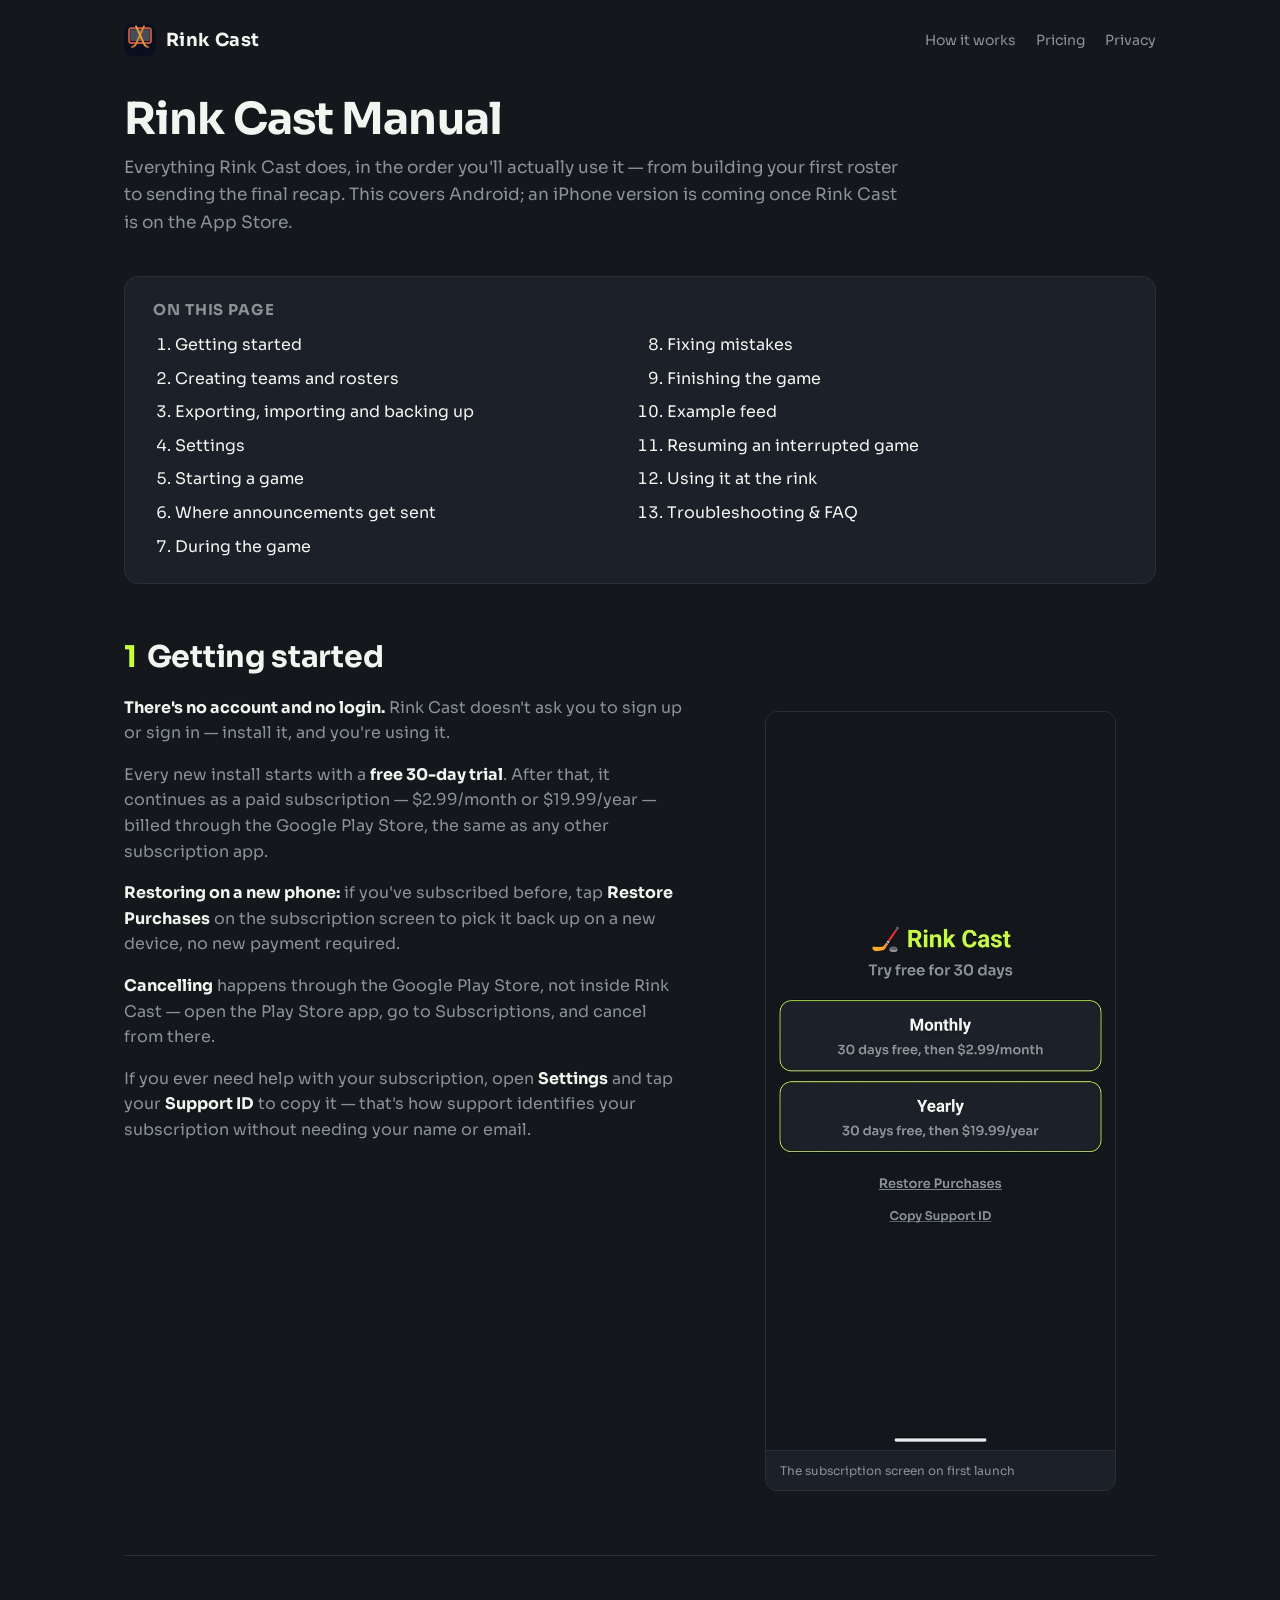
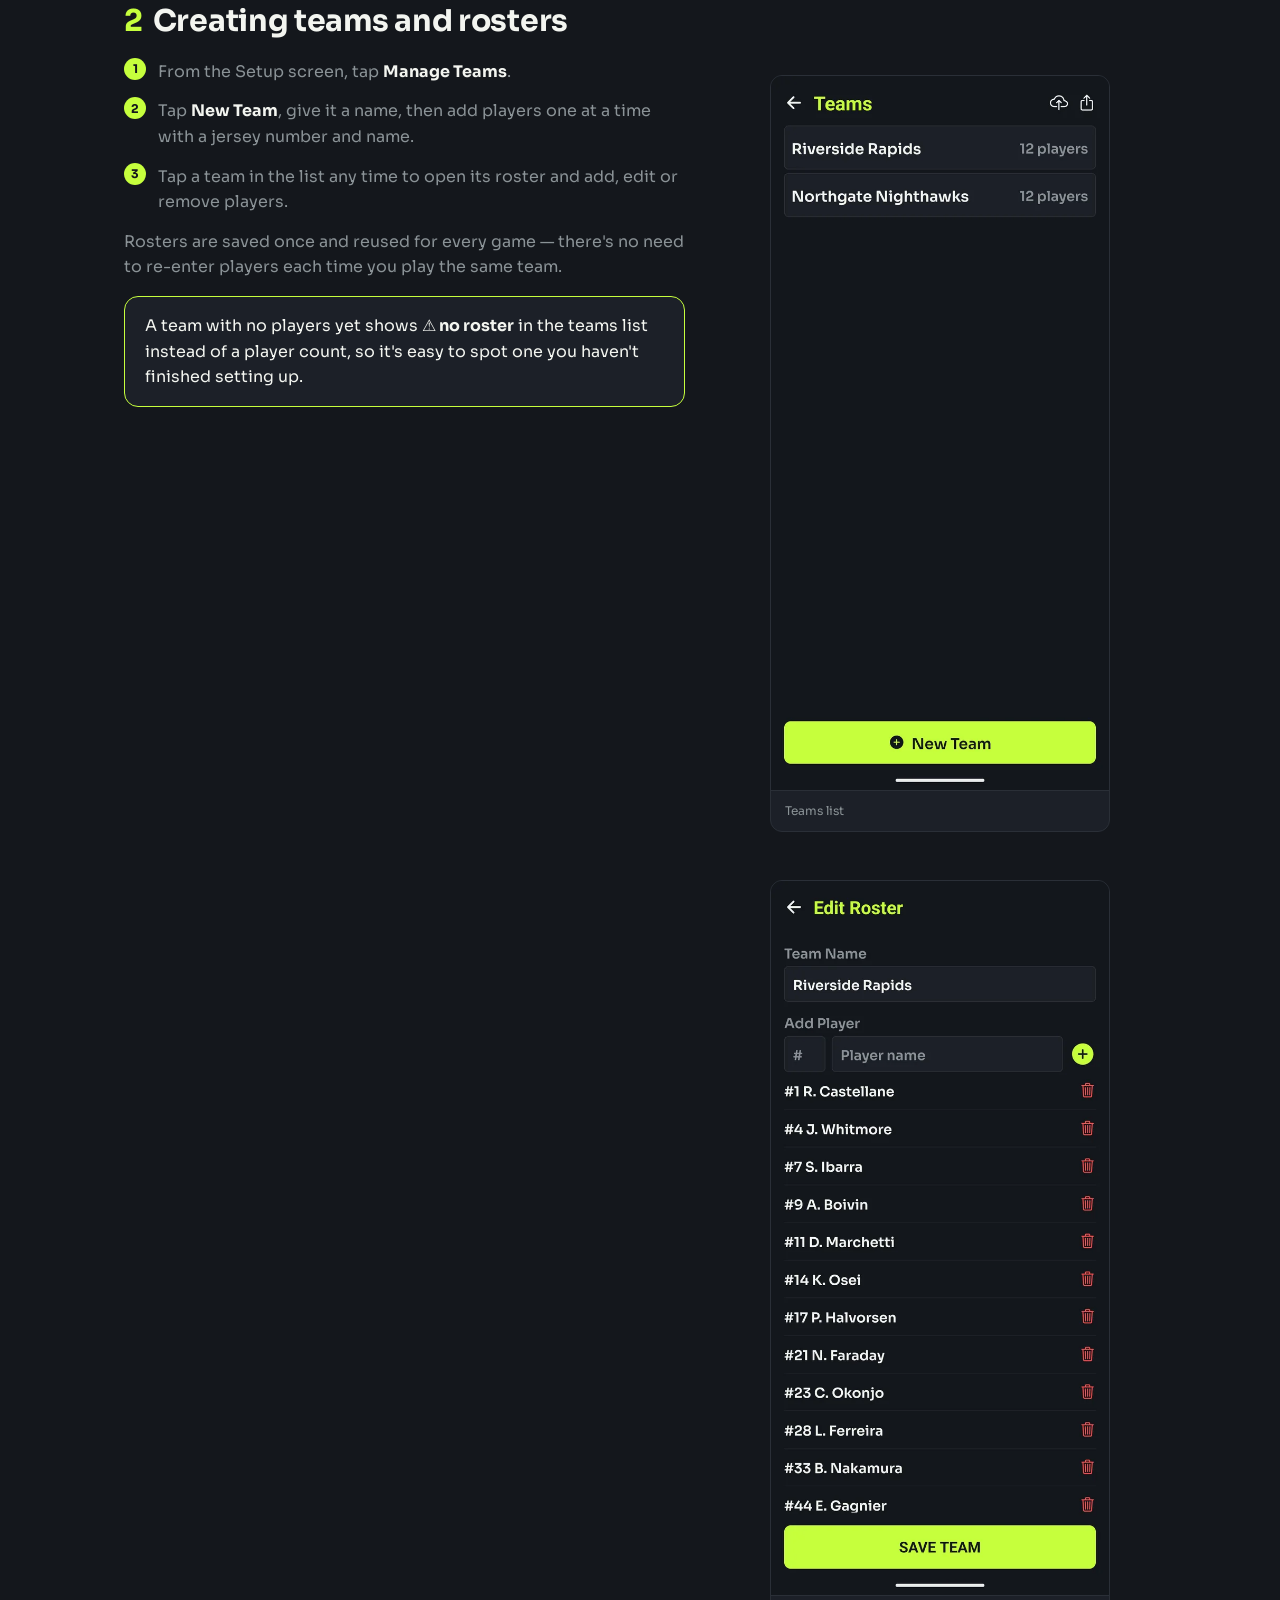
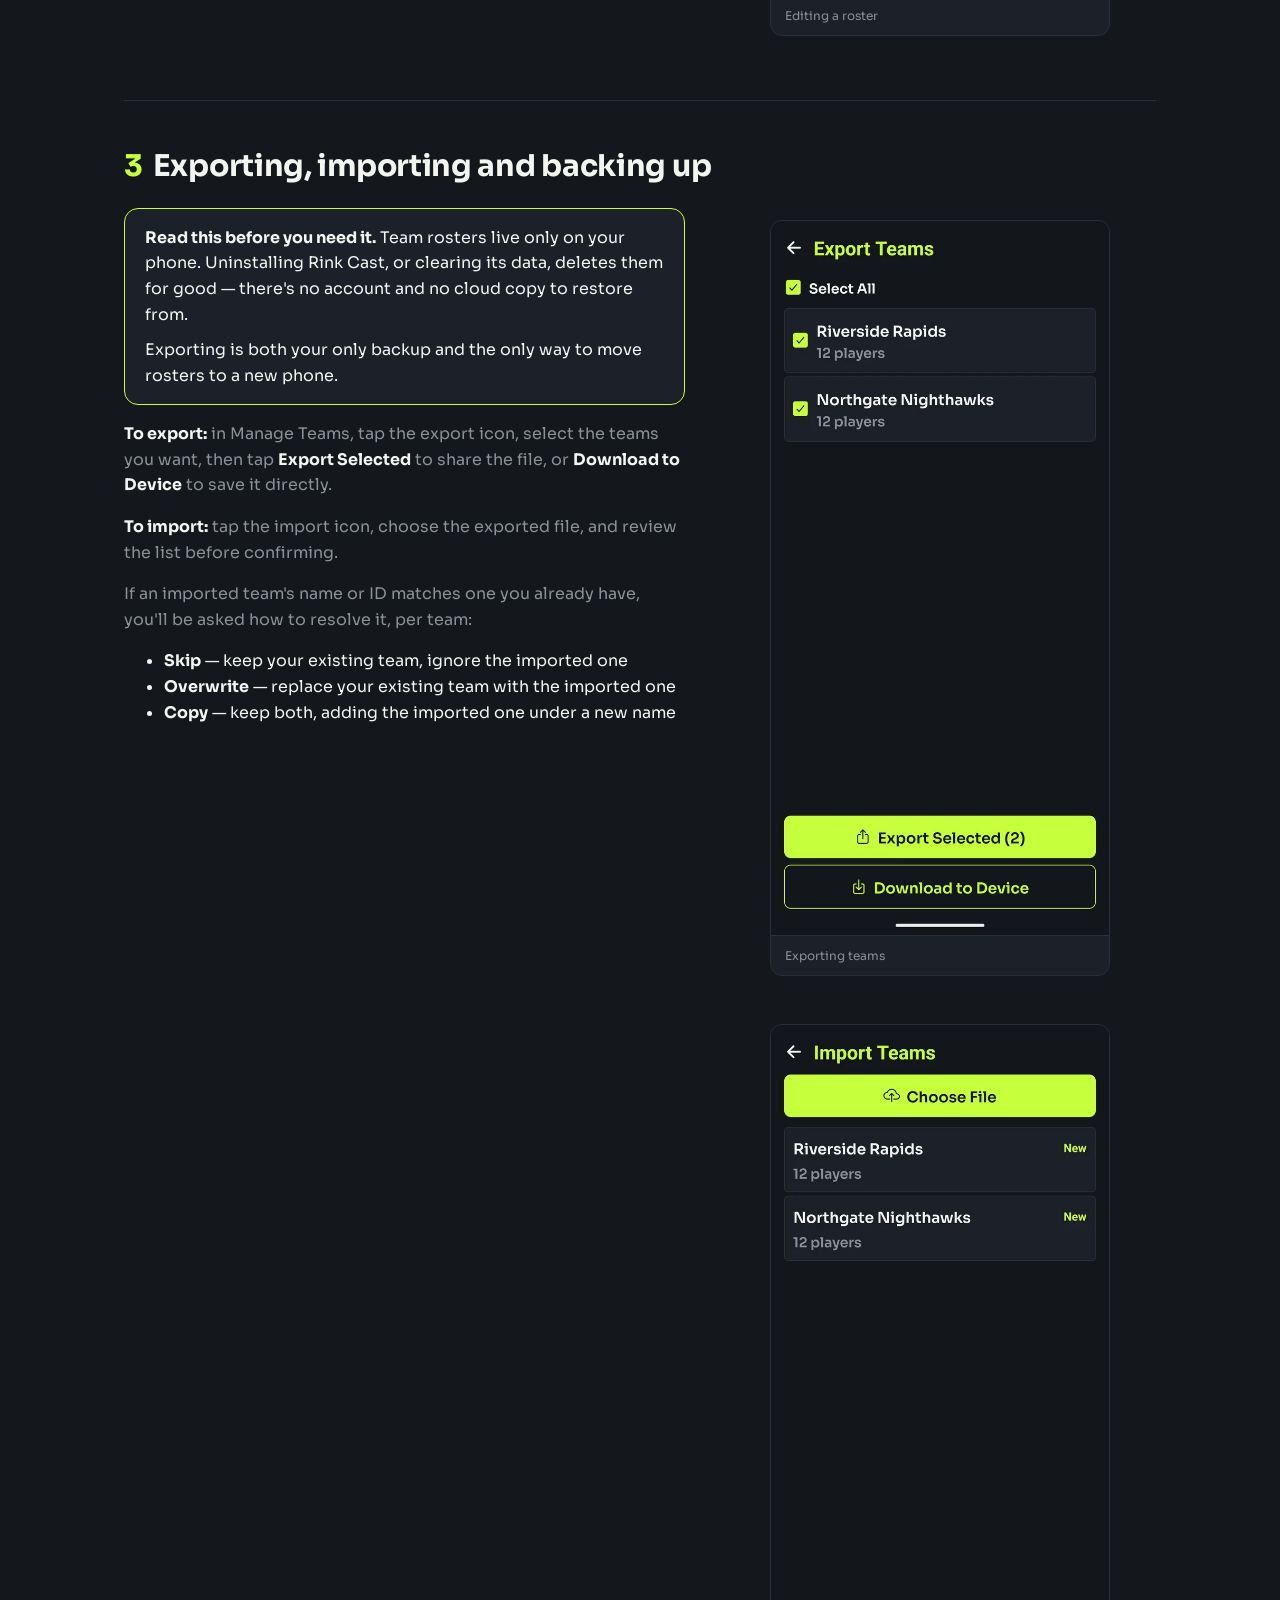
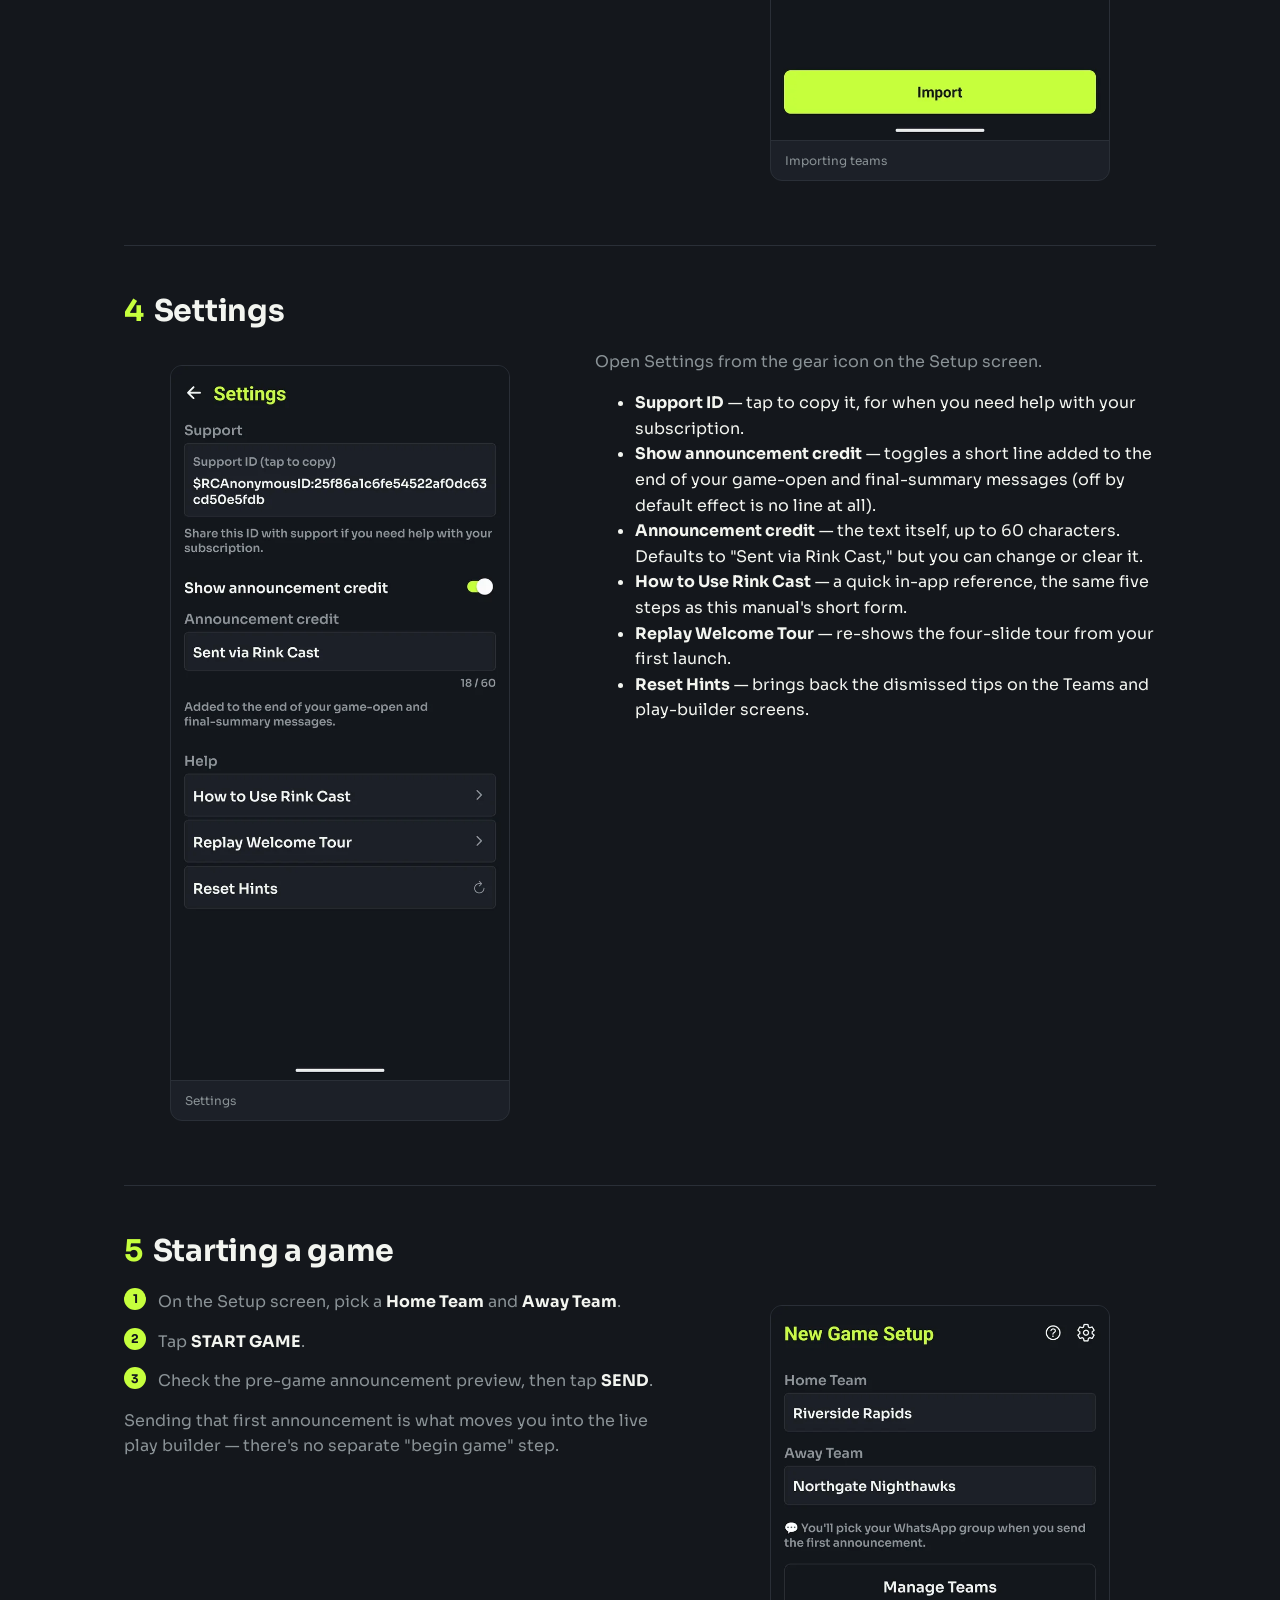
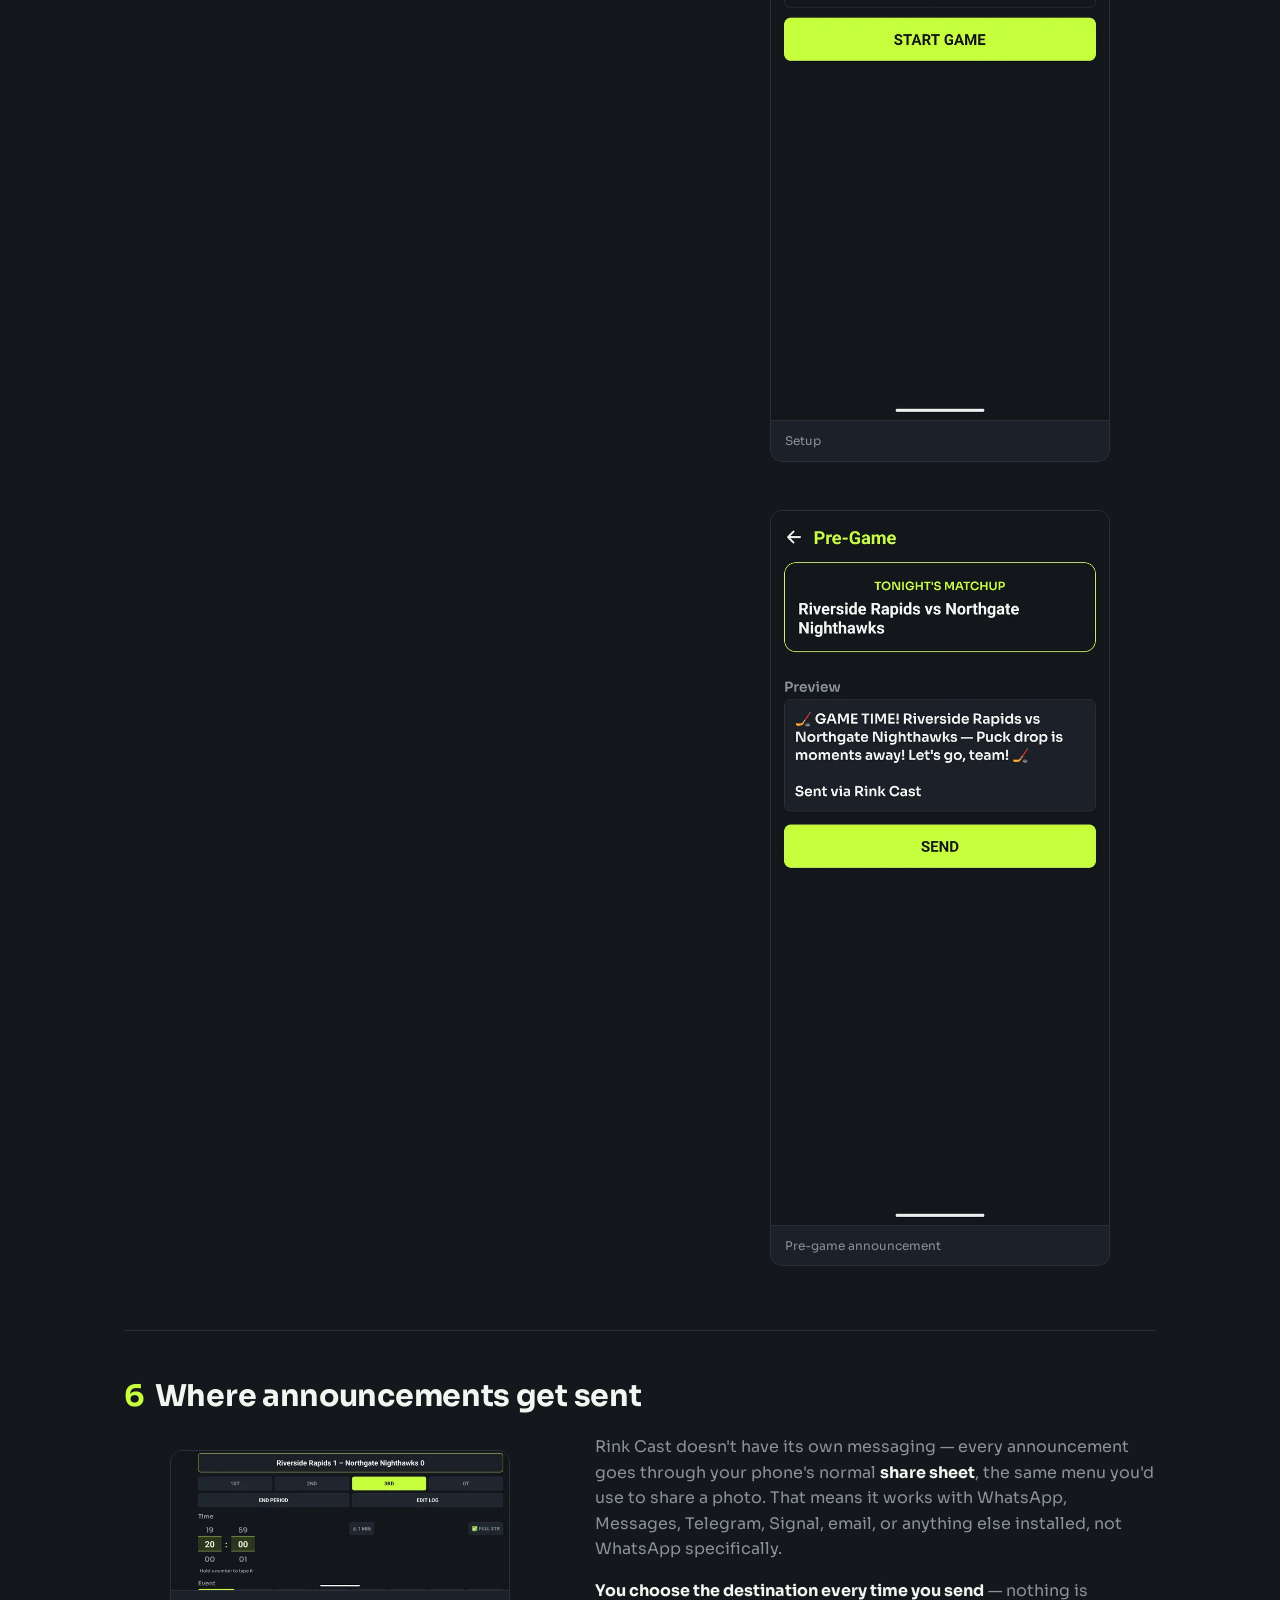
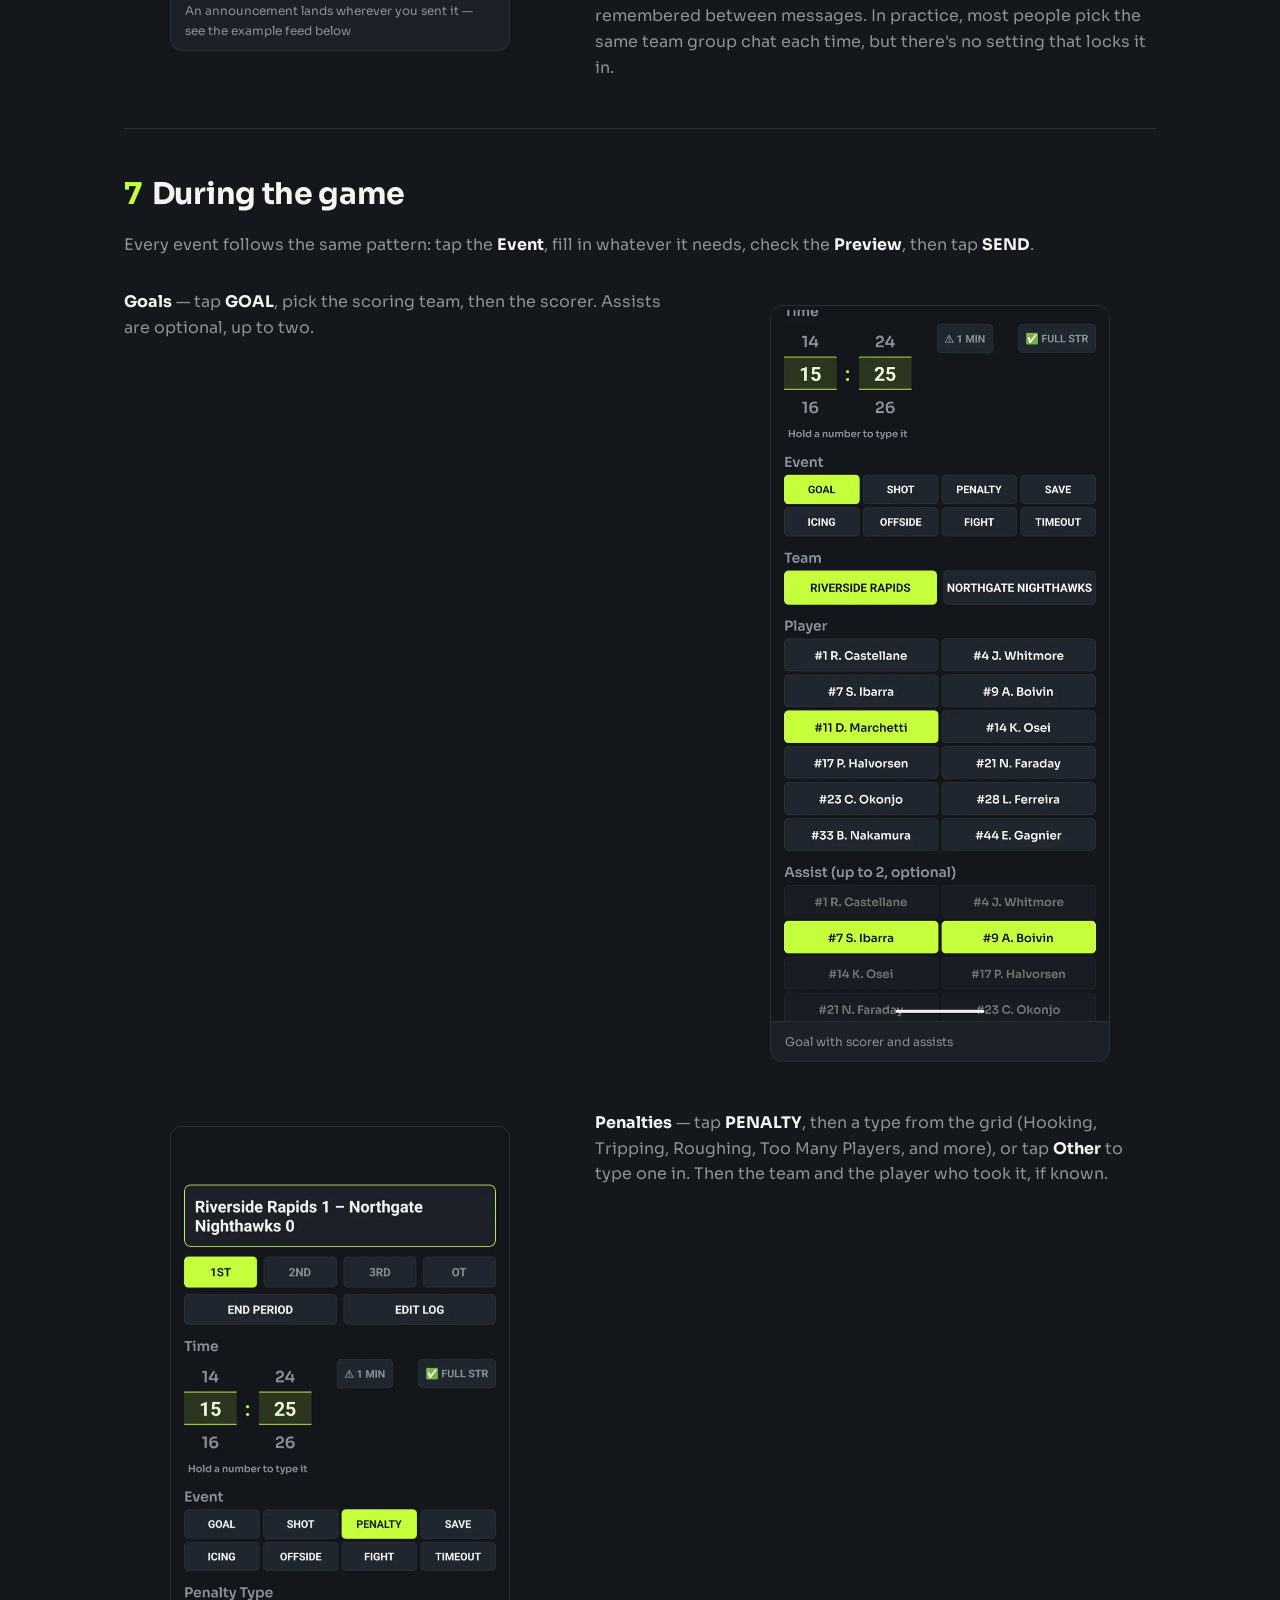
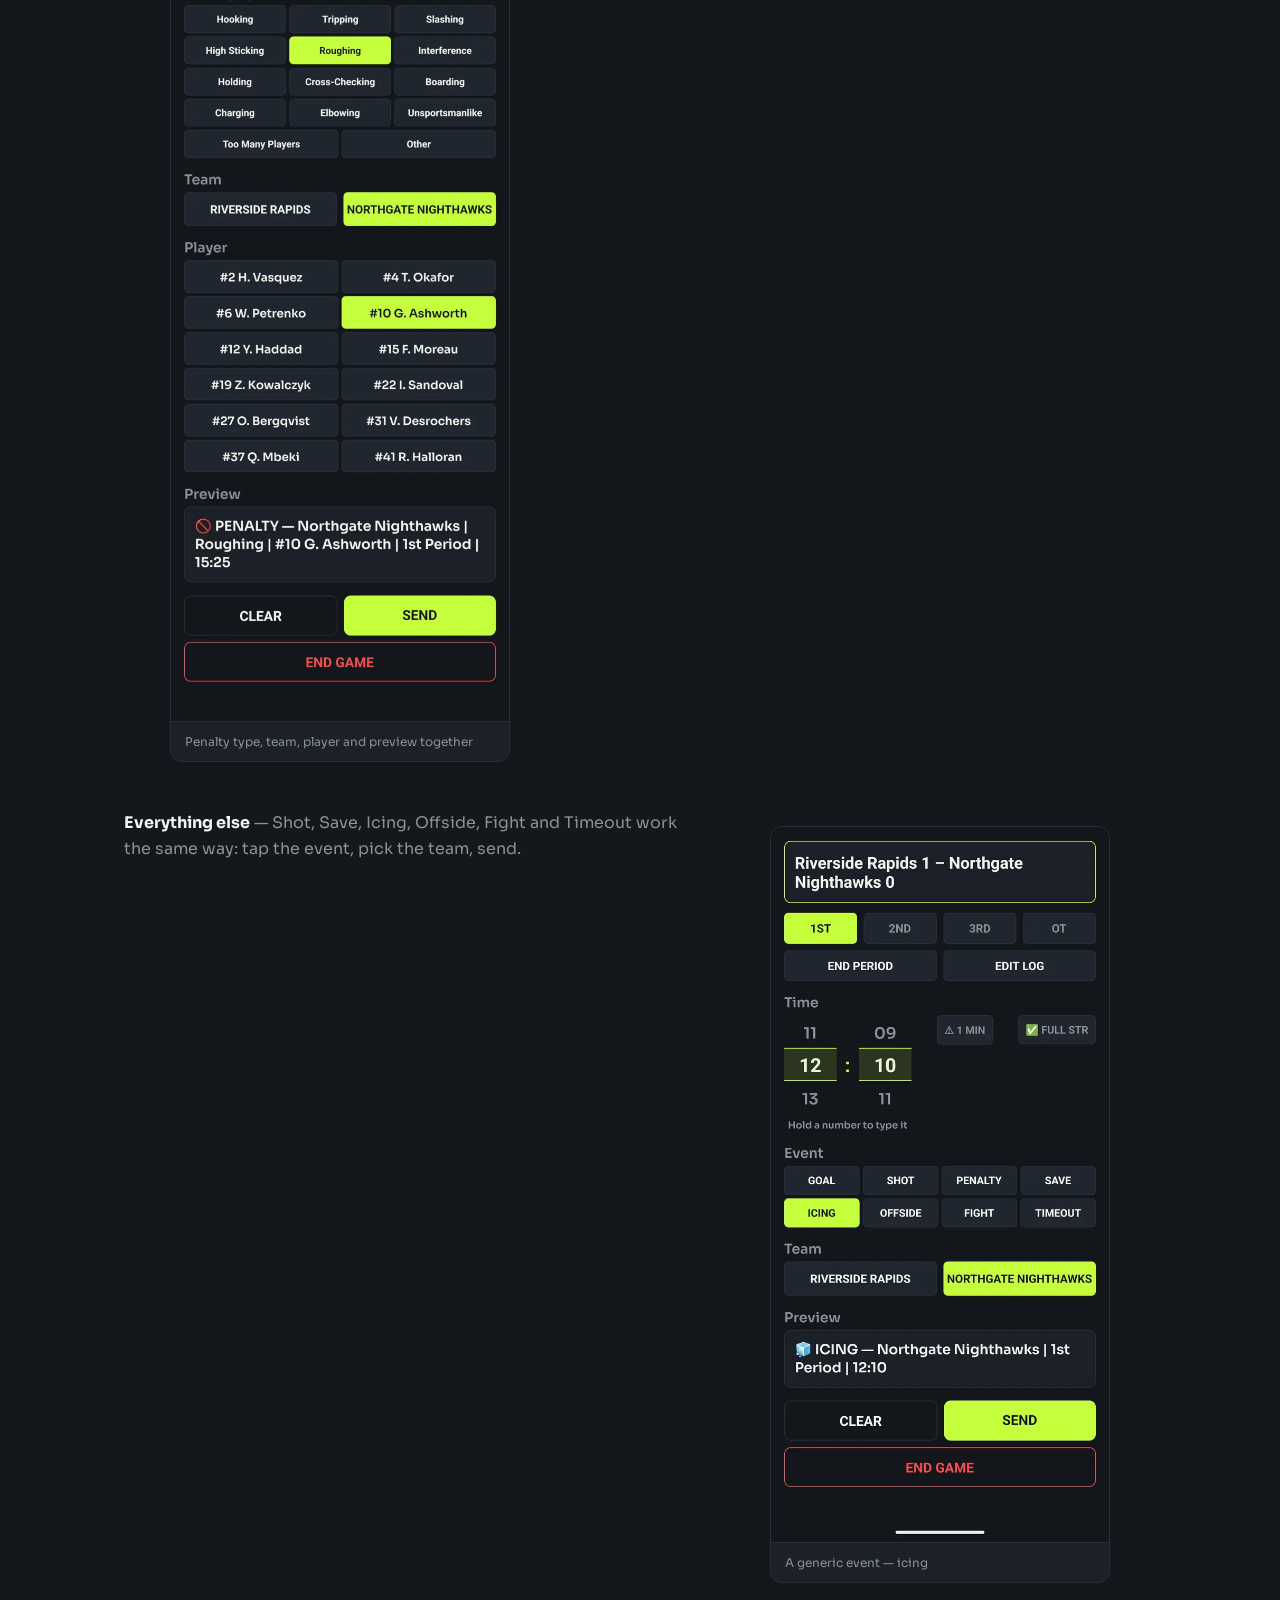
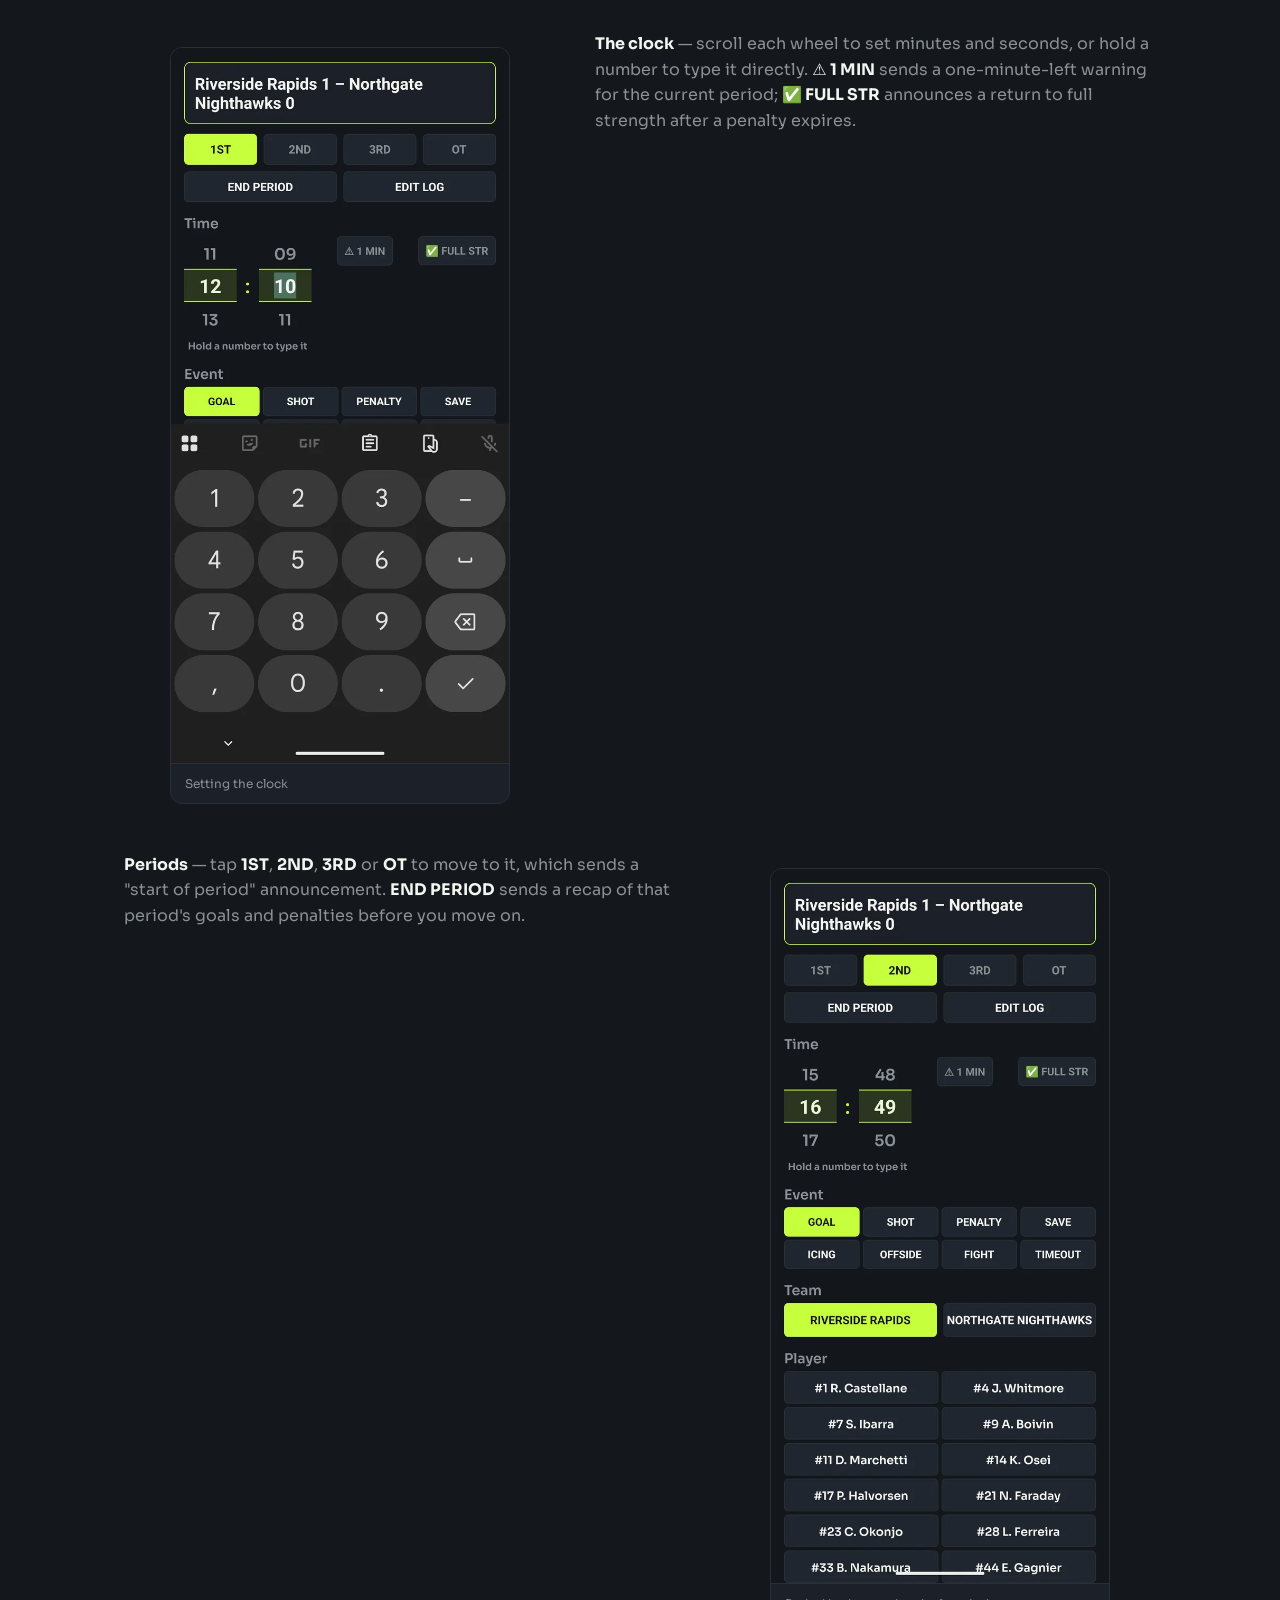
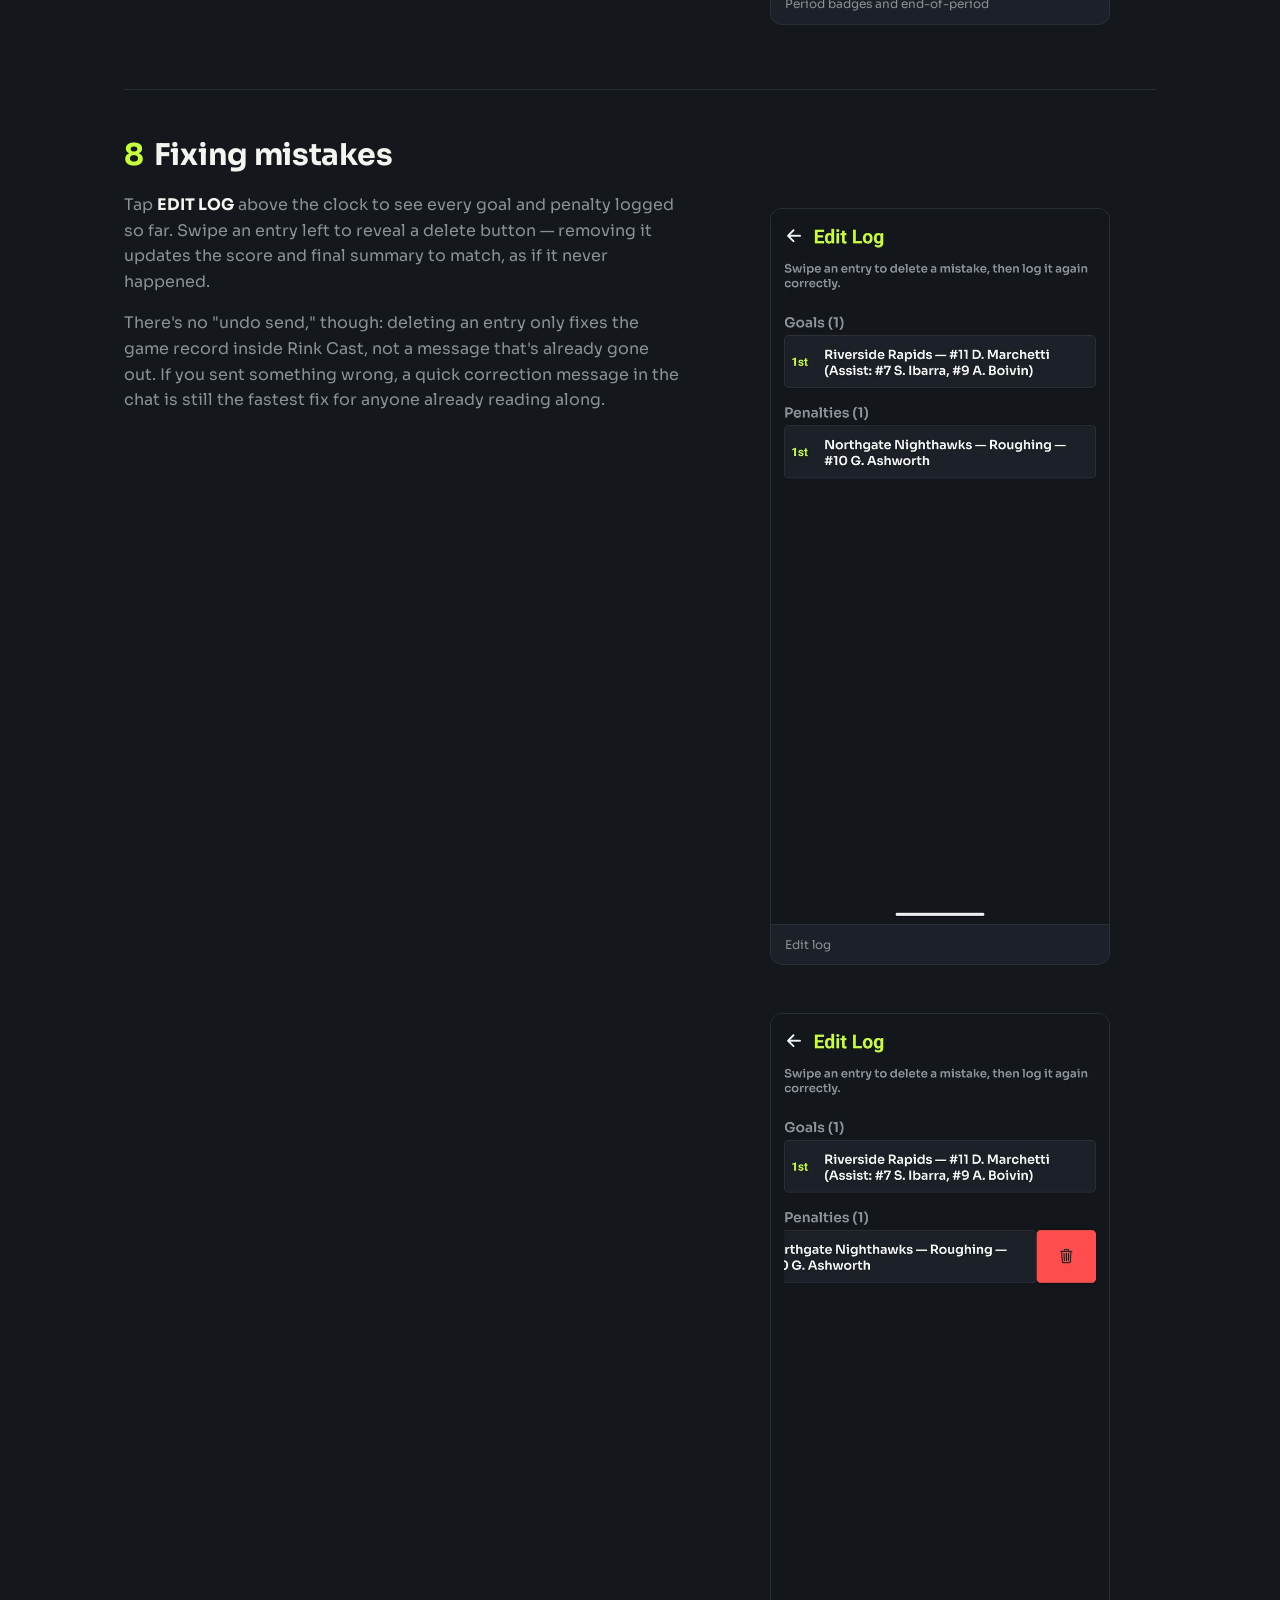
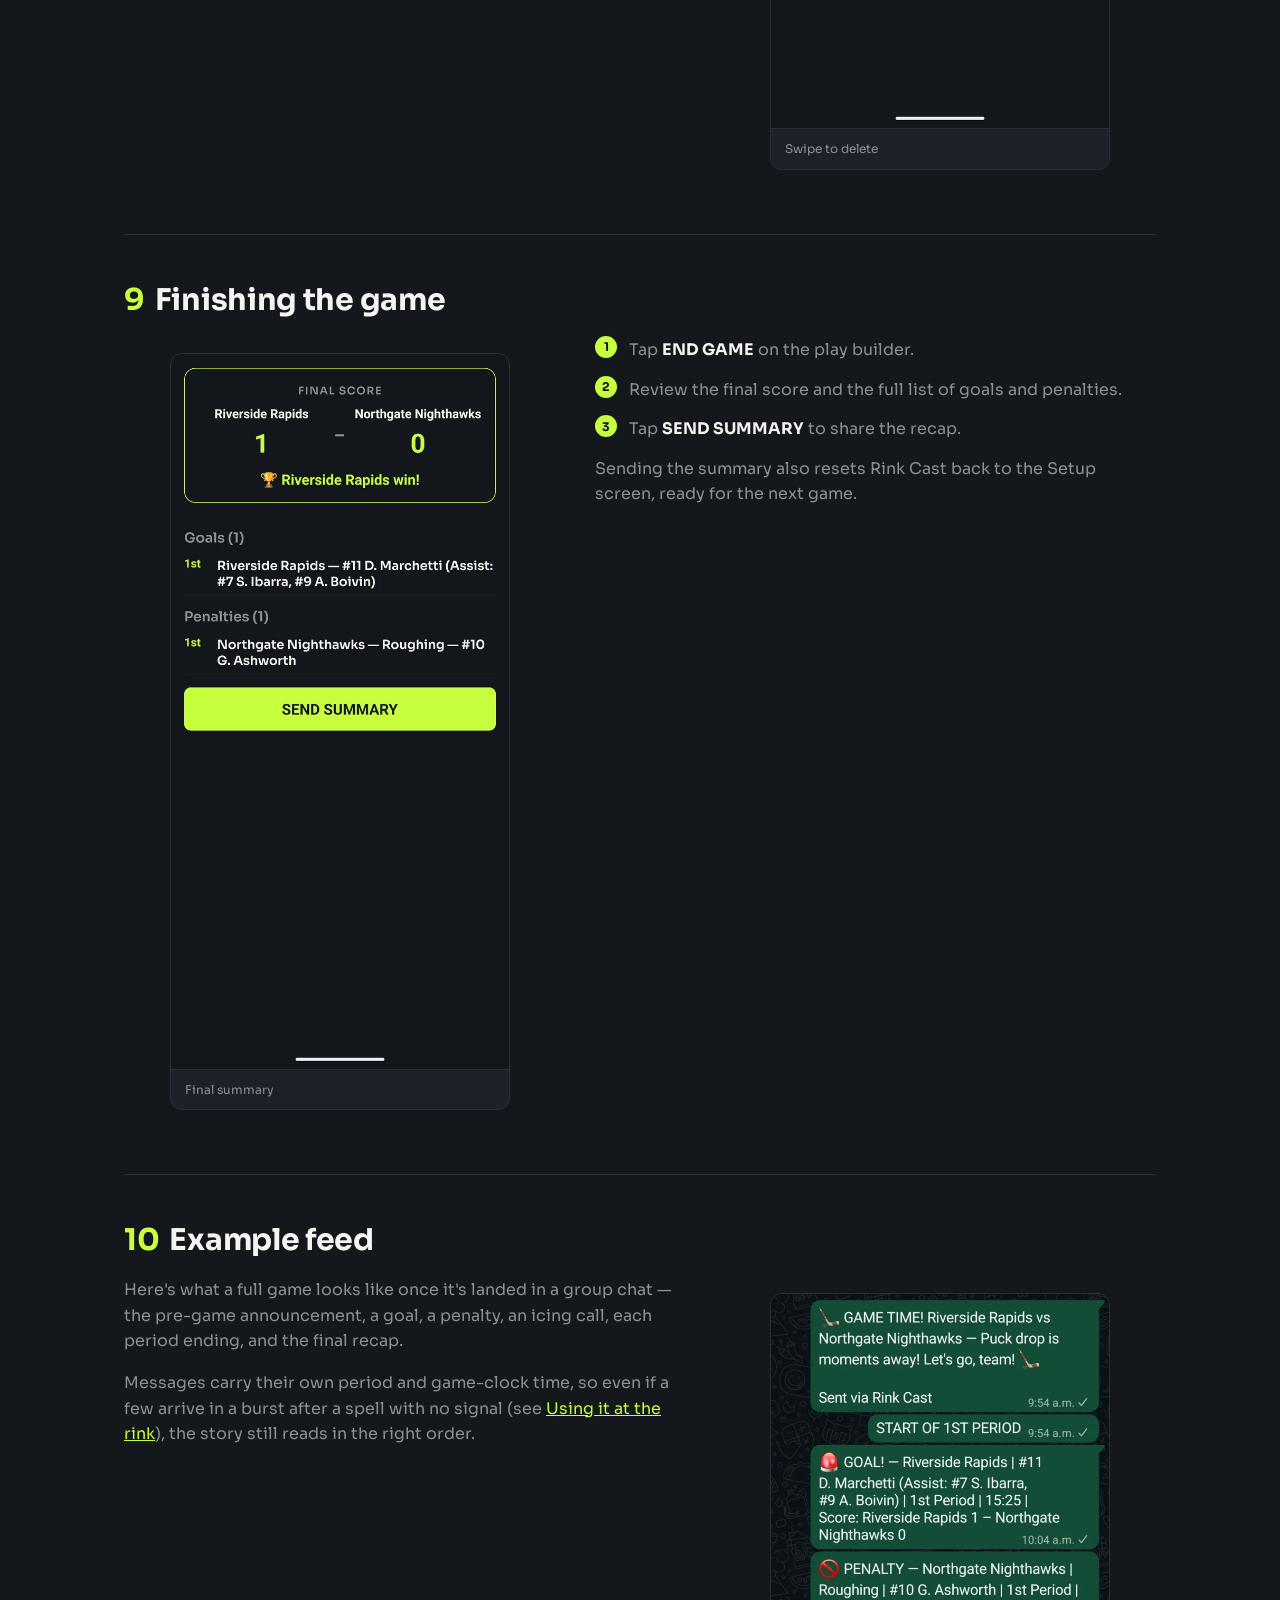
==== manual.html @ 59910fa1 "Add the Rink Cast user manual Single page, manual.html, covering the 13 sections from the plan: gett" ====
<!doctype html>
<html lang="en">
<head>
<meta charset="utf-8" />
<meta name="viewport" content="width=device-width, initial-scale=1" />
<title>Rink Cast Manual</title>
<meta name="description" content="How to use Rink Cast: teams and rosters, starting a game, calling goals and penalties live, and sending the final recap." />

<meta property="og:type" content="website" />
<meta property="og:title" content="Rink Cast Manual" />
<meta property="og:description" content="How to use Rink Cast: teams and rosters, starting a game, calling goals and penalties live, and sending the final recap." />
<meta property="og:image" content="https://mcesolutionsinc.github.io/rink-cast-legal/og-image.png" />
<meta property="og:url" content="https://mcesolutionsinc.github.io/rink-cast-legal/manual.html" />
<meta name="twitter:card" content="summary_large_image" />

<link rel="icon" type="image/png" sizes="64x64" href="favicon.png" />
<link rel="apple-touch-icon" href="apple-touch-icon.png" />

<link rel="preconnect" href="https://fonts.googleapis.com" />
<link rel="preconnect" href="https://fonts.gstatic.com" crossorigin />
<link rel="stylesheet" href="https://fonts.googleapis.com/css2?family=Sora:wght@400;600;700&display=swap" />
<link rel="stylesheet" href="promo.css" />
</head>
<body>

<div class="wrap">
  <header class="site-header">
    <a class="wordmark" href="rink-cast.html">
      <img src="favicon.png" alt="" width="32" height="32" />
      Rink Cast
    </a>
    <nav class="site-nav" aria-label="Site">
      <a href="rink-cast.html#how-it-works">How it works</a>
      <a href="rink-cast.html#pricing">Pricing</a>
      <a href="index.html">Privacy</a>
    </nav>
  </header>

  <main>
    <div class="doc-header">
      <h1 class="doc-title">Rink Cast Manual</h1>
      <p class="doc-lead">Everything Rink Cast does, in the order you'll actually use it — from building your first
        roster to sending the final recap. This covers Android; an iPhone version is coming once Rink Cast is on
        the App Store.</p>
    </div>

    <nav class="toc" aria-label="Table of contents">
      <h2>On this page</h2>
      <ol>
        <li><a href="#getting-started">Getting started</a></li>
        <li><a href="#teams-and-rosters">Creating teams and rosters</a></li>
        <li><a href="#backing-up">Exporting, importing and backing up</a></li>
        <li><a href="#settings">Settings</a></li>
        <li><a href="#starting-a-game">Starting a game</a></li>
        <li><a href="#where-it-sends">Where announcements get sent</a></li>
        <li><a href="#during-the-game">During the game</a></li>
        <li><a href="#fixing-mistakes">Fixing mistakes</a></li>
        <li><a href="#finishing-the-game">Finishing the game</a></li>
        <li><a href="#example-feed">Example feed</a></li>
        <li><a href="#resuming">Resuming an interrupted game</a></li>
        <li><a href="#at-the-rink">Using it at the rink</a></li>
        <li><a href="#troubleshooting">Troubleshooting &amp; FAQ</a></li>
      </ol>
    </nav>

    <!-- 1: Getting started -->
    <section id="getting-started" class="doc-section">
      <h2><span class="doc-number">1</span>Getting started</h2>
      <div class="doc-body">
        <div class="doc-text">
          <p><strong>There's no account and no login.</strong> Rink Cast doesn't ask you to sign up or sign in —
            install it, and you're using it.</p>
          <p>Every new install starts with a <strong>free 30-day trial</strong>. After that, it continues as a paid
            subscription — $2.99/month or $19.99/year — billed through the Google Play Store, the same as any other
            subscription app.</p>
          <p><strong>Restoring on a new phone:</strong> if you've subscribed before, tap <strong>Restore
            Purchases</strong> on the subscription screen to pick it back up on a new device, no new payment
            required.</p>
          <p><strong>Cancelling</strong> happens through the Google Play Store, not inside Rink Cast — open the Play
            Store app, go to Subscriptions, and cancel from there.</p>
          <p>If you ever need help with your subscription, open <strong>Settings</strong> and tap your
            <strong>Support ID</strong> to copy it — that's how support identifies your subscription without needing
            your name or email.</p>
        </div>
        <div class="doc-shots">
          <figure class="doc-shot">
            <img src="screenshots/manual/01-paywall.webp" width="640" height="1353" loading="lazy"
              alt="The subscription screen: Rink Cast, Try free for 30 days, Monthly and Yearly plans, Restore Purchases and Copy Support ID links." />
            <figcaption>The subscription screen on first launch</figcaption>
          </figure>
        </div>
      </div>
    </section>

    <!-- 2: Creating teams and rosters -->
    <section id="teams-and-rosters" class="doc-section">
      <h2><span class="doc-number">2</span>Creating teams and rosters</h2>
      <div class="doc-body">
        <div class="doc-text">
          <ol class="doc-steps">
            <li>From the Setup screen, tap <strong>Manage Teams</strong>.</li>
            <li>Tap <strong>New Team</strong>, give it a name, then add players one at a time with a jersey number
              and name.</li>
            <li>Tap a team in the list any time to open its roster and add, edit or remove players.</li>
          </ol>
          <p>Rosters are saved once and reused for every game — there's no need to re-enter players each time you
            play the same team.</p>
          <div class="doc-callout">
            <p>A team with no players yet shows <strong>⚠ no roster</strong> in the teams list instead of a player
              count, so it's easy to spot one you haven't finished setting up.</p>
          </div>
        </div>
        <div class="doc-shots doc-shots--row">
          <figure class="doc-shot doc-shot--wide">
            <img src="screenshots/manual/05-teams-list.webp" width="640" height="1353" loading="lazy"
              alt="Teams list showing Riverside Rapids and Northgate Nighthawks, each with 12 players." />
            <figcaption>Teams list</figcaption>
          </figure>
          <figure class="doc-shot doc-shot--wide">
            <img src="screenshots/manual/06-roster-editor.webp" width="640" height="1353" loading="lazy"
              alt="Roster editor for Riverside Rapids, adding a player by jersey number and name, with the current roster listed below." />
            <figcaption>Editing a roster</figcaption>
          </figure>
        </div>
      </div>
    </section>

    <!-- 3: Exporting, importing and backing up -->
    <section id="backing-up" class="doc-section">
      <h2><span class="doc-number">3</span>Exporting, importing and backing up</h2>
      <div class="doc-body">
        <div class="doc-text">
          <div class="doc-callout">
            <p><strong>Read this before you need it.</strong> Team rosters live only on your phone. Uninstalling
              Rink Cast, or clearing its data, deletes them for good — there's no account and no cloud copy to
              restore from.</p>
            <p>Exporting is both your only backup and the only way to move rosters to a new phone.</p>
          </div>
          <p><strong>To export:</strong> in Manage Teams, tap the export icon, select the teams you want, then tap
            <strong>Export Selected</strong> to share the file, or <strong>Download to Device</strong> to save it
            directly.</p>
          <p><strong>To import:</strong> tap the import icon, choose the exported file, and review the list before
            confirming.</p>
          <p>If an imported team's name or ID matches one you already have, you'll be asked how to resolve it, per
            team:</p>
          <ul>
            <li><strong>Skip</strong> — keep your existing team, ignore the imported one</li>
            <li><strong>Overwrite</strong> — replace your existing team with the imported one</li>
            <li><strong>Copy</strong> — keep both, adding the imported one under a new name</li>
          </ul>
        </div>
        <div class="doc-shots doc-shots--row">
          <figure class="doc-shot doc-shot--wide">
            <img src="screenshots/manual/07-export-teams.webp" width="640" height="1353" loading="lazy"
              alt="Export Teams screen with both teams selected and Export Selected / Download to Device buttons." />
            <figcaption>Exporting teams</figcaption>
          </figure>
          <figure class="doc-shot doc-shot--wide">
            <img src="screenshots/manual/04-import-teams.webp" width="640" height="1353" loading="lazy"
              alt="Import Teams screen with a chosen file showing Riverside Rapids and Northgate Nighthawks, both marked New." />
            <figcaption>Importing teams</figcaption>
          </figure>
        </div>
      </div>
    </section>

    <!-- 4: Settings -->
    <section id="settings" class="doc-section">
      <h2><span class="doc-number">4</span>Settings</h2>
      <div class="doc-body doc-body--reverse">
        <div class="doc-text">
          <p>Open Settings from the gear icon on the Setup screen.</p>
          <ul>
            <li><strong>Support ID</strong> — tap to copy it, for when you need help with your subscription.</li>
            <li><strong>Show announcement credit</strong> — toggles a short line added to the end of your game-open
              and final-summary messages (off by default effect is no line at all).</li>
            <li><strong>Announcement credit</strong> — the text itself, up to 60 characters. Defaults to "Sent via
              Rink Cast," but you can change or clear it.</li>
            <li><strong>How to Use Rink Cast</strong> — a quick in-app reference, the same five steps as this
              manual's short form.</li>
            <li><strong>Replay Welcome Tour</strong> — re-shows the four-slide tour from your first launch.</li>
            <li><strong>Reset Hints</strong> — brings back the dismissed tips on the Teams and play-builder
              screens.</li>
          </ul>
        </div>
        <div class="doc-shots">
          <figure class="doc-shot doc-shot--wide">
            <img src="screenshots/manual/08-settings.webp" width="640" height="1353" loading="lazy"
              alt="Settings screen showing Support ID, the announcement credit toggle and text field, and Help entries." />
            <figcaption>Settings</figcaption>
          </figure>
        </div>
      </div>
    </section>

    <!-- 5: Starting a game -->
    <section id="starting-a-game" class="doc-section">
      <h2><span class="doc-number">5</span>Starting a game</h2>
      <div class="doc-body">
        <div class="doc-text">
          <ol class="doc-steps">
            <li>On the Setup screen, pick a <strong>Home Team</strong> and <strong>Away Team</strong>.</li>
            <li>Tap <strong>START GAME</strong>.</li>
            <li>Check the pre-game announcement preview, then tap <strong>SEND</strong>.</li>
          </ol>
          <p>Sending that first announcement is what moves you into the live play builder — there's no separate
            "begin game" step.</p>
        </div>
        <div class="doc-shots doc-shots--row">
          <figure class="doc-shot doc-shot--wide">
            <img src="screenshots/manual/10-game-setup.webp" width="640" height="1353" loading="lazy"
              alt="New Game Setup with Riverside Rapids as Home Team and Northgate Nighthawks as Away Team." />
            <figcaption>Setup</figcaption>
          </figure>
          <figure class="doc-shot doc-shot--wide">
            <img src="screenshots/manual/11-pregame.webp" width="640" height="1353" loading="lazy"
              alt="Pre-game screen with a GAME TIME announcement preview and a SEND button." />
            <figcaption>Pre-game announcement</figcaption>
          </figure>
        </div>
      </div>
    </section>

    <!-- 6: Where announcements get sent -->
    <section id="where-it-sends" class="doc-section">
      <h2><span class="doc-number">6</span>Where announcements get sent</h2>
      <div class="doc-body doc-body--reverse">
        <div class="doc-text">
          <p>Rink Cast doesn't have its own messaging — every announcement goes through your phone's normal
            <strong>share sheet</strong>, the same menu you'd use to share a photo. That means it works with
            WhatsApp, Messages, Telegram, Signal, email, or anything else installed, not WhatsApp specifically.</p>
          <p><strong>You choose the destination every time you send</strong> — nothing is remembered between
            messages. In practice, most people pick the same team group chat each time, but there's no setting that
            locks it in.</p>
        </div>
        <div class="doc-shots">
          <figure class="doc-shot doc-shot--wide">
            <img src="screenshots/manual/23-landscape.webp" width="640" height="264" loading="lazy"
              alt="Rink Cast running in landscape, showing the play builder's period and time controls." />
            <figcaption>An announcement lands wherever you sent it — see the example feed below</figcaption>
          </figure>
        </div>
      </div>
    </section>

    <!-- 7: During the game -->
    <section id="during-the-game" class="doc-section">
      <h2><span class="doc-number">7</span>During the game</h2>
      <div class="doc-body">
        <div class="doc-text">
          <p>Every event follows the same pattern: tap the <strong>Event</strong>, fill in whatever it needs, check
            the <strong>Preview</strong>, then tap <strong>SEND</strong>.</p>
        </div>
      </div>

      <div class="doc-body" style="margin-top:32px;">
        <div class="doc-text">
          <p><strong>Goals</strong> — tap <strong>GOAL</strong>, pick the scoring team, then the scorer. Assists are
            optional, up to two.</p>
        </div>
        <div class="doc-shots">
          <figure class="doc-shot doc-shot--wide">
            <img src="screenshots/manual/13-goal-with-assists.webp" width="640" height="1353" loading="lazy"
              alt="A goal with scorer #11 D. Marchetti and two assists selected." />
            <figcaption>Goal with scorer and assists</figcaption>
          </figure>
        </div>
      </div>

      <div class="doc-body doc-body--reverse" style="margin-top:32px;">
        <div class="doc-text">
          <p><strong>Penalties</strong> — tap <strong>PENALTY</strong>, then a type from the grid (Hooking, Tripping,
            Roughing, Too Many Players, and more), or tap <strong>Other</strong> to type one in. Then the team and
            the player who took it, if known.</p>
        </div>
        <div class="doc-shots">
          <figure class="doc-shot doc-shot--wide">
            <img src="screenshots/manual/15b-penalty-full.webp" width="640" height="2261" loading="lazy"
              alt="Full penalty screen: penalty type grid with Roughing selected, team and player pickers, and the resulting preview." />
            <figcaption>Penalty type, team, player and preview together</figcaption>
          </figure>
        </div>
      </div>

      <div class="doc-body" style="margin-top:32px;">
        <div class="doc-text">
          <p><strong>Everything else</strong> — Shot, Save, Icing, Offside, Fight and Timeout work the same way:
            tap the event, pick the team, send.</p>
        </div>
        <div class="doc-shots">
          <figure class="doc-shot doc-shot--wide">
            <img src="screenshots/manual/16-generic-event.webp" width="640" height="1353" loading="lazy"
              alt="ICING selected for Northgate Nighthawks, with the announcement preview shown." />
            <figcaption>A generic event — icing</figcaption>
          </figure>
        </div>
      </div>

      <div class="doc-body doc-body--reverse" style="margin-top:32px;">
        <div class="doc-text">
          <p><strong>The clock</strong> — scroll each wheel to set minutes and seconds, or hold a number to type it
            directly. <strong>⚠ 1 MIN</strong> sends a one-minute-left warning for the current period; <strong>✅ FULL
            STR</strong> announces a return to full strength after a penalty expires.</p>
        </div>
        <div class="doc-shots">
          <figure class="doc-shot doc-shot--wide">
            <img src="screenshots/manual/17-time-wheel.webp" width="640" height="1353" loading="lazy"
              alt="The time wheel mid-adjustment, showing minutes and seconds columns." />
            <figcaption>Setting the clock</figcaption>
          </figure>
        </div>
      </div>

      <div class="doc-body" style="margin-top:32px;">
        <div class="doc-text">
          <p><strong>Periods</strong> — tap <strong>1ST</strong>, <strong>2ND</strong>, <strong>3RD</strong> or
            <strong>OT</strong> to move to it, which sends a "start of period" announcement. <strong>END
            PERIOD</strong> sends a recap of that period's goals and penalties before you move on.</p>
        </div>
        <div class="doc-shots">
          <figure class="doc-shot doc-shot--wide">
            <img src="screenshots/manual/18-period-actions.webp" width="640" height="1353" loading="lazy"
              alt="Period badges with 2ND selected, and the END PERIOD / EDIT LOG buttons above the clock." />
            <figcaption>Period badges and end-of-period</figcaption>
          </figure>
        </div>
      </div>
    </section>

    <!-- 8: Fixing mistakes -->
    <section id="fixing-mistakes" class="doc-section">
      <h2><span class="doc-number">8</span>Fixing mistakes</h2>
      <div class="doc-body">
        <div class="doc-text">
          <p>Tap <strong>EDIT LOG</strong> above the clock to see every goal and penalty logged so far. Swipe an
            entry left to reveal a delete button — removing it updates the score and final summary to match, as if
            it never happened.</p>
          <p>There's no "undo send," though: deleting an entry only fixes the game record inside Rink Cast, not a
            message that's already gone out. If you sent something wrong, a quick correction message in the chat is
            still the fastest fix for anyone already reading along.</p>
        </div>
        <div class="doc-shots doc-shots--row">
          <figure class="doc-shot doc-shot--wide">
            <img src="screenshots/manual/19-edit-log.webp" width="640" height="1353" loading="lazy"
              alt="Edit log listing a goal and a penalty for the game so far." />
            <figcaption>Edit log</figcaption>
          </figure>
          <figure class="doc-shot doc-shot--wide">
            <img src="screenshots/manual/19b-edit-log-delete.webp" width="640" height="1353" loading="lazy"
              alt="Edit log with an entry swiped to reveal its delete button." />
            <figcaption>Swipe to delete</figcaption>
          </figure>
        </div>
      </div>
    </section>

    <!-- 9: Finishing the game -->
    <section id="finishing-the-game" class="doc-section">
      <h2><span class="doc-number">9</span>Finishing the game</h2>
      <div class="doc-body doc-body--reverse">
        <div class="doc-text">
          <ol class="doc-steps">
            <li>Tap <strong>END GAME</strong> on the play builder.</li>
            <li>Review the final score and the full list of goals and penalties.</li>
            <li>Tap <strong>SEND SUMMARY</strong> to share the recap.</li>
          </ol>
          <p>Sending the summary also resets Rink Cast back to the Setup screen, ready for the next game.</p>
        </div>
        <div class="doc-shots">
          <figure class="doc-shot doc-shot--wide">
            <img src="screenshots/manual/20-final-summary.webp" width="640" height="1353" loading="lazy"
              alt="Final score summary: Riverside Rapids 1, Northgate Nighthawks 0, with the goal and penalty listed and a Send Summary button." />
            <figcaption>Final summary</figcaption>
          </figure>
        </div>
      </div>
    </section>

    <!-- 10: Example feed -->
    <section id="example-feed" class="doc-section">
      <h2><span class="doc-number">10</span>Example feed</h2>
      <div class="doc-body">
        <div class="doc-text">
          <p>Here's what a full game looks like once it's landed in a group chat — the pre-game announcement, a
            goal, a penalty, an icing call, each period ending, and the final recap.</p>
          <p>Messages carry their own period and game-clock time, so even if a few arrive in a burst after a spell
            with no signal (see <a href="#at-the-rink">Using it at the rink</a>), the story still reads in the right
            order.</p>
        </div>
        <div class="doc-shots">
          <figure class="doc-shot doc-shot--wide">
            <img src="screenshots/manual/21-whatsapp-feed.webp" width="640" height="1859" loading="lazy"
              alt="A full game's worth of Rink Cast announcements in a group chat, from game time through the final recap." />
            <figcaption>A complete game, start to finish</figcaption>
          </figure>
        </div>
      </div>
    </section>

    <!-- 11: Resuming an interrupted game -->
    <section id="resuming" class="doc-section">
      <h2><span class="doc-number">11</span>Resuming an interrupted game</h2>
      <div class="doc-body doc-body--reverse">
        <div class="doc-text">
          <p>A call, a dead battery, or an accidental swipe won't cost you the game. The next time Rink Cast opens
            with a game still in progress, it asks:</p>
          <div class="doc-callout">
            <p><strong>Resume</strong> — picks back up exactly where you left off: score, period, clock, and every
              goal and penalty so far.</p>
            <p><strong>Delete</strong> — discards it and starts fresh. This can't be undone, so use Resume unless
              you're sure.</p>
          </div>
        </div>
        <div class="doc-shots">
          <figure class="doc-shot doc-shot--wide">
            <img src="screenshots/manual/22-resume-prompt.webp" width="640" height="1353" loading="lazy"
              alt="Resume Game? prompt offering Delete or Resume for a game in progress." />
            <figcaption>The resume prompt</figcaption>
          </figure>
        </div>
      </div>
    </section>

    <!-- 12: Using it at the rink -->
    <section id="at-the-rink" class="doc-section">
      <h2><span class="doc-number">12</span>Using it at the rink</h2>
      <div class="doc-body">
        <div class="doc-text">
          <p><strong>Landscape works</strong> — hold the phone either way; Rink Cast follows.</p>
          <p><strong>Rink Cast itself needs no connection</strong> once it's been opened online at least once —
            calling a game, editing the log, all of it works offline.</p>
          <p><strong>Sending still needs your chat app to have a connection eventually.</strong> With no signal, an
            announcement is handed off and queues in your chat app rather than failing — it sends as soon as the
            phone reconnects. Followers may get a burst of messages at once rather than live updates, but nothing is
            lost, and every message already has its period and time on it so the order still makes sense.</p>
          <p>Starting a trial, subscribing, or restoring a purchase on a new phone does need a connection — those go
            through the Play Store.</p>
        </div>
        <div class="doc-shots">
          <figure class="doc-shot doc-shot--wide doc-shot--landscape">
            <img src="screenshots/manual/23-landscape.webp" width="640" height="264" loading="lazy"
              alt="Rink Cast running in landscape, showing the play builder's period and time controls." />
            <figcaption>Landscape at the rink</figcaption>
          </figure>
        </div>
      </div>
    </section>

    <!-- 13: Troubleshooting & FAQ -->
    <section id="troubleshooting" class="doc-section">
      <h2><span class="doc-number">13</span>Troubleshooting &amp; FAQ</h2>
      <div class="doc-body">
        <div class="doc-text">
          <dl class="doc-faq">
            <dt>Download to Device didn't seem to do anything.</dt>
            <dd>This usually means Rink Cast lost permission to write to the folder you'd previously chosen — often
              after moving files around, or on a fresh install. Try again and pick the destination folder once
              more when prompted; that re-grants access. <strong>Export Selected</strong> (the share option) is a
              reliable fallback if the problem persists.</dd>

            <dt>A team shows "⚠ no roster."</dt>
            <dd>That team has no players yet. Open it from Manage Teams and add at least one before using it in a
              game — the app doesn't require full rosters, so this is just a heads-up, not a hard block.</dd>

            <dt>How do I get help with my subscription?</dt>
            <dd>Open Settings and tap your <strong>Support ID</strong> to copy it, then include it when you contact
              support. It identifies your subscription without needing your name, email, or any account.</dd>

            <dt>I switched phones — how do I get my subscription back?</dt>
            <dd>Install Rink Cast and tap <strong>Restore Purchases</strong> on the subscription screen. This
              needs a connection and works from the same Google account you subscribed with.</dd>

            <dt>Can I move my teams to a new phone?</dt>
            <dd>Yes — export them on the old phone, transfer the file however you like (email, cloud storage, a
              cable), and import it on the new one. See <a href="#backing-up">Exporting, importing and
              backing up</a>.</dd>
          </dl>
        </div>
      </div>
    </section>
  </main>

  <footer class="site-footer">
    <span>&copy; 2026 MC eSolutions Inc</span>
    <nav aria-label="Legal">
      <a href="index.html">Privacy Policy</a>
      <a href="terms.html">Terms of Use</a>
      <a href="mailto:info@mc-eSolutions.ca">info@mc-eSolutions.ca</a>
    </nav>
  </footer>
</div>

</body>
</html>
---- promo.css ----
/* Volt Graphite — values match src/theme/colors.ts in the app. Dark-only, like the app. */
:root {
  color-scheme: dark;
  --bg: #14171c;
  --surface: #1c2028;
  --surface-alt: #20262e;
  --border: #2a2f37;
  --text: #f3f5f0;
  --text-muted: #8a9296;
  --accent: #c6ff3d;
  --on-accent: #14171c;
  --max-width: 1080px;
  --radius: 14px;
  --font: "Sora", system-ui, -apple-system, "Segoe UI", Roboto, sans-serif;
}

* { box-sizing: border-box; }

html { scroll-behavior: smooth; }

@media (prefers-reduced-motion: reduce) {
  html { scroll-behavior: auto; }
  * { transition: none !important; }
}

body {
  margin: 0;
  background: var(--bg);
  color: var(--text);
  font-family: var(--font);
  line-height: 1.6;
  -webkit-font-smoothing: antialiased;
}

img { max-width: 100%; height: auto; display: block; }

a { color: var(--accent); }

.wrap {
  max-width: var(--max-width);
  margin: 0 auto;
  padding-inline: 24px;
}

/* Header */

.site-header {
  display: flex;
  align-items: center;
  justify-content: space-between;
  gap: 16px;
  flex-wrap: wrap;
  padding-block: 24px;
}

.wordmark {
  display: inline-flex;
  align-items: center;
  gap: 10px;
  font-weight: 700;
  font-size: 18px;
  letter-spacing: 0.02em;
  color: var(--text);
  text-decoration: none;
}

.wordmark img { width: 32px; height: 32px; border-radius: 8px; }

.site-nav { display: flex; gap: 20px; font-size: 14px; }

.site-nav a { color: var(--text-muted); text-decoration: none; }

.site-nav a:hover { color: var(--accent); }

/* Hero */

.hero {
  display: grid;
  grid-template-columns: 1.1fr 0.9fr;
  align-items: center;
  gap: 48px;
  padding-block: 40px 72px;
}

.eyebrow {
  display: inline-block;
  font-size: 13px;
  font-weight: 600;
  letter-spacing: 0.08em;
  text-transform: uppercase;
  color: var(--accent);
  margin: 0 0 16px;
}

h1 {
  font-size: clamp(38px, 6vw, 60px);
  line-height: 1.05;
  letter-spacing: -0.02em;
  margin: 0 0 20px;
}

h1 .accent { color: var(--accent); }

.lead {
  font-size: clamp(17px, 2vw, 19px);
  color: var(--text-muted);
  max-width: 34ch;
  margin: 0 0 32px;
}

.store-row { display: flex; flex-wrap: wrap; gap: 12px; }

.store-btn {
  display: inline-flex;
  align-items: center;
  gap: 10px;
  padding: 14px 22px;
  border-radius: 10px;
  background: var(--accent);
  color: var(--on-accent);
  font-weight: 700;
  font-size: 16px;
  text-decoration: none;
  transition: transform 0.15s ease;
}

.store-btn:hover { transform: translateY(-2px); }

.store-btn svg { width: 22px; height: 22px; flex: none; }

.store-btn.is-disabled {
  background: transparent;
  color: var(--text);
  border: 1.5px solid var(--border);
  cursor: default;
}

.store-btn.is-disabled:hover { transform: none; }

.store-btn .soon {
  font-size: 12px;
  font-weight: 600;
  color: var(--accent);
  border: 1px solid var(--accent);
  border-radius: 999px;
  padding: 1px 8px;
}

.price-note {
  margin: 16px 0 0;
  font-size: 14px;
  color: var(--text-muted);
}

/* Phone frame around screenshots */

.phone {
  width: 100%;
  max-width: 300px;
  margin-inline: auto;
  padding: 10px;
  border-radius: 38px;
  background: #0b0d10;
  border: 1px solid var(--border);
  box-shadow: 0 30px 80px rgba(0, 0, 0, 0.55), 0 0 0 1px rgba(198, 255, 61, 0.06);
}

/* Each img carries width/height attributes, so the browser reserves the right space per screenshot. */
.phone img { border-radius: 28px; }

.hero .phone { max-width: 320px; position: relative; }

.hero-visual { position: relative; }

.hero-visual::before {
  content: "";
  position: absolute;
  inset: 10% 0;
  background: radial-gradient(closest-side, rgba(198, 255, 61, 0.16), transparent);
  pointer-events: none;
}

/* Promo reel
   Five beats over an 18s loop. Beat 2 runs longer (6s) because it scrolls the full-length
   play builder capture, so each beat carries its own explicit keyframes rather than sharing
   one set with staggered delays. Generated from beats = [3, 6, 3, 3, 3].
   Frames, captions and pips all run on the same 18s timeline. */

.reel { --reel-loop: 18s; position: relative; }

.reel-screen {
  position: relative;
  aspect-ratio: 540 / 1142;
  border-radius: 28px;
  overflow: hidden;
  /* Shows below the shorter final-summary screenshot, matching the app's own background. */
  background: var(--bg);
}

.reel-frame {
  position: absolute;
  inset: 0;
  width: 100%;
  height: 100%;
  object-fit: contain;
  object-position: top;
  border-radius: 0;
  opacity: 0;
  animation-duration: var(--reel-loop);
  animation-iteration-count: infinite;
  animation-fill-mode: backwards;
}

/* The full-length capture keeps its natural height and slides up inside the frame. */
.reel-frame--scroll {
  inset: 0 0 auto 0;
  height: auto;
  object-fit: fill;
}

.reel-captions {
  position: relative;
  height: 1.6em;
  margin: 24px 0 14px;
  padding: 0;
  list-style: none;
  text-align: center;
  font-weight: 600;
  font-size: 17px;
  color: var(--text);
}

.reel-captions li {
  position: absolute;
  inset: 0;
  opacity: 0;
  animation-duration: var(--reel-loop);
  animation-iteration-count: infinite;
  animation-fill-mode: backwards;
}

.reel-pips { display: flex; justify-content: center; gap: 8px; }

.reel-pips span {
  width: 8px;
  height: 8px;
  border-radius: 999px;
  background: var(--border);
  animation-duration: var(--reel-loop);
  animation-iteration-count: infinite;
  animation-fill-mode: backwards;
}

/* Hovering pauses it, so a frame can actually be read. */
.reel:hover .reel-frame,
.reel:hover .reel-captions li,
.reel:hover .reel-pips span { animation-play-state: paused; }

.reel-frame:nth-child(1) { animation-name: reel-frame-1; }
.reel-captions li:nth-child(1) { animation-name: reel-caption-1; }
.reel-pips span:nth-child(1) { animation-name: reel-pip-1; }
.reel-frame:nth-child(2) { animation-name: reel-frame-2, reel-scroll; }
.reel-captions li:nth-child(2) { animation-name: reel-caption-2; }
.reel-pips span:nth-child(2) { animation-name: reel-pip-2; }
.reel-frame:nth-child(3) { animation-name: reel-frame-3; }
.reel-captions li:nth-child(3) { animation-name: reel-caption-3; }
.reel-pips span:nth-child(3) { animation-name: reel-pip-3; }
.reel-frame:nth-child(4) { animation-name: reel-frame-4; }
.reel-captions li:nth-child(4) { animation-name: reel-caption-4; }
.reel-pips span:nth-child(4) { animation-name: reel-pip-4; }
.reel-frame:nth-child(5) { animation-name: reel-frame-5; }
.reel-captions li:nth-child(5) { animation-name: reel-caption-5; }
.reel-pips span:nth-child(5) { animation-name: reel-pip-5; }

@keyframes reel-frame-1 {
  0% { opacity: 1 }
  16.667% { opacity: 1 }
  19.167% { opacity: 0 }
  98.333% { opacity: 0 }
  100% { opacity: 1 }
}

@keyframes reel-caption-1 {
  0% { opacity: 1; transform: translateY(0) }
  16.667% { opacity: 1; transform: translateY(0) }
  19.167% { opacity: 0; transform: translateY(-6px) }
  98.333% { opacity: 0; transform: translateY(10px) }
  100% { opacity: 1; transform: translateY(0) }
}

@keyframes reel-pip-1 {
  0% { width: 24px; background: var(--accent) }
  16.667% { width: 24px; background: var(--accent) }
  19.167% { width: 8px; background: var(--border) }
  98.333% { width: 8px; background: var(--border) }
  100% { width: 24px; background: var(--accent) }
}

@keyframes reel-frame-2 {
  0% { opacity: 0 }
  16.667% { opacity: 0 }
  18.333% { opacity: 1 }
  50.0% { opacity: 1 }
  52.5% { opacity: 0 }
  100% { opacity: 0 }
}

@keyframes reel-caption-2 {
  0% { opacity: 0; transform: translateY(10px) }
  16.667% { opacity: 0; transform: translateY(10px) }
  18.333% { opacity: 1; transform: translateY(0) }
  50.0% { opacity: 1; transform: translateY(0) }
  52.5% { opacity: 0; transform: translateY(-6px) }
  100% { opacity: 0; transform: translateY(-6px) }
}

@keyframes reel-pip-2 {
  0% { width: 8px; background: var(--border) }
  16.667% { width: 8px; background: var(--border) }
  18.333% { width: 24px; background: var(--accent) }
  50.0% { width: 24px; background: var(--accent) }
  52.5% { width: 8px; background: var(--border) }
  100% { width: 8px; background: var(--border) }
}

@keyframes reel-frame-3 {
  0% { opacity: 0 }
  50.0% { opacity: 0 }
  51.667% { opacity: 1 }
  66.667% { opacity: 1 }
  69.167% { opacity: 0 }
  100% { opacity: 0 }
}

@keyframes reel-caption-3 {
  0% { opacity: 0; transform: translateY(10px) }
  50.0% { opacity: 0; transform: translateY(10px) }
  51.667% { opacity: 1; transform: translateY(0) }
  66.667% { opacity: 1; transform: translateY(0) }
  69.167% { opacity: 0; transform: translateY(-6px) }
  100% { opacity: 0; transform: translateY(-6px) }
}

@keyframes reel-pip-3 {
  0% { width: 8px; background: var(--border) }
  50.0% { width: 8px; background: var(--border) }
  51.667% { width: 24px; background: var(--accent) }
  66.667% { width: 24px; background: var(--accent) }
  69.167% { width: 8px; background: var(--border) }
  100% { width: 8px; background: var(--border) }
}

@keyframes reel-frame-4 {
  0% { opacity: 0 }
  66.667% { opacity: 0 }
  68.333% { opacity: 1 }
  83.333% { opacity: 1 }
  85.833% { opacity: 0 }
  100% { opacity: 0 }
}

@keyframes reel-caption-4 {
  0% { opacity: 0; transform: translateY(10px) }
  66.667% { opacity: 0; transform: translateY(10px) }
  68.333% { opacity: 1; transform: translateY(0) }
  83.333% { opacity: 1; transform: translateY(0) }
  85.833% { opacity: 0; transform: translateY(-6px) }
  100% { opacity: 0; transform: translateY(-6px) }
}

@keyframes reel-pip-4 {
  0% { width: 8px; background: var(--border) }
  66.667% { width: 8px; background: var(--border) }
  68.333% { width: 24px; background: var(--accent) }
  83.333% { width: 24px; background: var(--accent) }
  85.833% { width: 8px; background: var(--border) }
  100% { width: 8px; background: var(--border) }
}

@keyframes reel-frame-5 {
  0% { opacity: 0 }
  83.333% { opacity: 0 }
  85.0% { opacity: 1 }
  97.5% { opacity: 1 }
  100% { opacity: 0 }
}

@keyframes reel-caption-5 {
  0% { opacity: 0; transform: translateY(10px) }
  83.333% { opacity: 0; transform: translateY(10px) }
  85.0% { opacity: 1; transform: translateY(0) }
  97.5% { opacity: 1; transform: translateY(0) }
  100% { opacity: 0; transform: translateY(-6px) }
}

@keyframes reel-pip-5 {
  0% { width: 8px; background: var(--border) }
  83.333% { width: 8px; background: var(--border) }
  85.0% { width: 24px; background: var(--accent) }
  97.5% { width: 24px; background: var(--accent) }
  100% { width: 8px; background: var(--border) }
}

@keyframes reel-scroll {
  0% { transform: translateY(0); }
  20.0% { transform: translateY(0); }
  46.667% { transform: translateY(-42.642%); }
  52.5% { transform: translateY(-42.642%); }
  53.056% { transform: translateY(0); }
  100% { transform: translateY(0); }
}

/* No motion: freeze on the first beat, with the capture at the top of the page. */
@media (prefers-reduced-motion: reduce) {
  .reel-frame,
  .reel-captions li,
  .reel-pips span { animation: none; }

  .reel-frame:first-child,
  .reel-captions li:first-child { opacity: 1; transform: none; }

  .reel-frame--scroll { transform: translateY(0); }

  .reel-pips span:first-child { width: 24px; background: var(--accent); }
}

/* Sections */

section { padding-block: 72px; }

section + section { border-top: 1px solid var(--border); }

h2 {
  font-size: clamp(28px, 4vw, 38px);
  line-height: 1.15;
  letter-spacing: -0.01em;
  margin: 0 0 12px;
}

.section-intro {
  color: var(--text-muted);
  font-size: 17px;
  max-width: 56ch;
  margin: 0 0 48px;
}

/* How it works */

.steps {
  display: grid;
  grid-template-columns: repeat(3, 1fr);
  gap: 32px;
  list-style: none;
  margin: 0;
  padding: 0;
}

.step h3 { font-size: 20px; margin: 24px 0 8px; }

.step p { color: var(--text-muted); margin: 0; }

.step-number {
  display: inline-grid;
  place-items: center;
  width: 32px;
  height: 32px;
  border-radius: 50%;
  background: var(--accent);
  color: var(--on-accent);
  font-weight: 700;
  font-size: 15px;
  margin-right: 10px;
  vertical-align: middle;
}

/* Features */

.features {
  display: grid;
  grid-template-columns: repeat(3, 1fr);
  gap: 16px;
}

.feature {
  background: var(--surface);
  border: 1px solid var(--border);
  border-radius: var(--radius);
  padding: 24px;
}

.feature h3 { font-size: 17px; margin: 0 0 8px; }

.feature p { color: var(--text-muted); font-size: 15px; margin: 0; }

.feature-icon {
  width: 40px;
  height: 40px;
  border-radius: 50%;
  border: 1.5px solid var(--accent);
  display: grid;
  place-items: center;
  margin-bottom: 16px;
}

.feature-icon svg { width: 20px; height: 20px; stroke: var(--accent); }

/* Split: text beside a screenshot */

.split {
  display: grid;
  grid-template-columns: 1fr 1fr;
  align-items: center;
  gap: 56px;
}

.split p { color: var(--text-muted); font-size: 17px; }

.checklist { list-style: none; padding: 0; margin: 24px 0 0; }

.checklist li { position: relative; padding-left: 30px; margin-bottom: 12px; color: var(--text); }

.checklist li::before {
  content: "";
  position: absolute;
  left: 0;
  top: 0.35em;
  width: 18px;
  height: 18px;
  border-radius: 50%;
  background: var(--accent) url("data:image/svg+xml,%3Csvg xmlns='http://www.w3.org/2000/svg' viewBox='0 0 24 24' fill='none' stroke='%2314171c' stroke-width='3.5' stroke-linecap='round' stroke-linejoin='round'%3E%3Cpath d='M5 12l5 5L20 7'/%3E%3C/svg%3E") center / 12px no-repeat;
}

/* Privacy callout */

.callout {
  background: var(--surface);
  border: 1px solid var(--accent);
  border-radius: var(--radius);
  padding: 40px;
}

.callout h2 { margin-bottom: 12px; }

.callout p { color: var(--text-muted); font-size: 17px; margin: 0; max-width: 64ch; }

/* Pricing */

.pricing {
  display: grid;
  grid-template-columns: repeat(2, minmax(0, 320px));
  gap: 16px;
}

.plan {
  background: var(--surface);
  border: 1px solid var(--border);
  border-radius: var(--radius);
  padding: 28px;
}

.plan h3 { margin: 0 0 4px; font-size: 18px; }

.plan .price { font-size: 34px; font-weight: 700; margin: 12px 0 0; }

.plan .price span { font-size: 16px; font-weight: 600; color: var(--text-muted); }

.plan .trial { color: var(--accent); font-weight: 600; font-size: 14px; margin: 0; }

.fine-print { color: var(--text-muted); font-size: 14px; margin: 24px 0 0; }

/* Final call to action */

.cta { text-align: center; }

.cta .section-intro { margin-inline: auto; }

.cta .store-row { justify-content: center; }

/* Manual (manual.html) — documentation-style layout, distinct from the marketing sections above */

.doc-header { padding-block: 8px 8px; }

.doc-title { font-size: clamp(30px, 5vw, 44px); margin: 8px 0 12px; }

.doc-lead { color: var(--text-muted); font-size: 17px; max-width: 60ch; margin: 0; }

.toc {
  background: var(--surface);
  border: 1px solid var(--border);
  border-radius: var(--radius);
  padding: 24px 28px;
  margin: 32px 0 8px;
}

.toc h2 { font-size: 15px; text-transform: uppercase; letter-spacing: 0.06em; color: var(--text-muted); margin: 0 0 14px; }

.toc ol { columns: 2; column-gap: 32px; margin: 0; padding: 0 0 0 22px; }

.toc li { margin-bottom: 8px; break-inside: avoid; }

.toc a { color: var(--text); text-decoration: none; }

.toc a:hover { color: var(--accent); }

.doc-section { padding-block: 48px; border-top: 1px solid var(--border); scroll-margin-top: 24px; }

.doc-section:first-of-type { border-top: none; }

.doc-section h2 { font-size: clamp(24px, 3vw, 30px); margin: 0 0 6px; }

.doc-number { color: var(--accent); font-weight: 700; margin-right: 10px; }

.doc-back { display: inline-block; font-size: 13px; color: var(--text-muted); text-decoration: none; margin-bottom: 8px; }

.doc-back:hover { color: var(--accent); }

.doc-body { display: flex; gap: 40px; align-items: flex-start; margin-top: 20px; }

.doc-body.doc-body--reverse { flex-direction: row-reverse; }

.doc-text { flex: 1.3; min-width: 0; }

.doc-text p { color: var(--text-muted); font-size: 16px; margin: 0 0 16px; }

.doc-text p:last-child { margin-bottom: 0; }

.doc-text strong { color: var(--text); }

.doc-callout {
  border: 1px solid var(--accent);
  background: var(--surface);
  border-radius: var(--radius);
  padding: 16px 20px;
  margin: 4px 0 16px;
}

.doc-callout p { color: var(--text); margin: 0; }

.doc-callout p + p { margin-top: 10px; }

.doc-shots { flex: 1; min-width: 0; display: flex; flex-direction: column; gap: 16px; }

.doc-shots.doc-shots--row { flex-direction: row; flex-wrap: wrap; }

.doc-shot {
  border: 1px solid var(--border);
  border-radius: 12px;
  overflow: hidden;
  background: var(--surface);
}

.doc-shot img { border-radius: 0; }

.doc-shot figcaption {
  padding: 10px 14px;
  font-size: 12px;
  color: var(--text-muted);
  border-top: 1px solid var(--border);
}

.doc-shot--wide { max-width: 340px; margin-inline: auto; }

.doc-shot--landscape { max-width: 100%; }

.doc-steps { list-style: none; margin: 0; padding: 0; }

.doc-steps li {
  position: relative;
  padding-left: 34px;
  margin-bottom: 14px;
  color: var(--text-muted);
  font-size: 16px;
}

.doc-steps li strong { color: var(--text); }

.doc-steps li::before {
  content: counter(step);
  counter-increment: step;
  position: absolute;
  left: 0;
  top: -1px;
  width: 22px;
  height: 22px;
  border-radius: 50%;
  background: var(--accent);
  color: var(--on-accent);
  font-size: 12px;
  font-weight: 700;
  display: grid;
  place-items: center;
}

.doc-steps { counter-reset: step; }

.doc-faq dt { color: var(--text); font-weight: 700; font-size: 16px; margin-top: 20px; }

.doc-faq dt:first-child { margin-top: 0; }

.doc-faq dd { color: var(--text-muted); font-size: 15px; margin: 6px 0 0; }

/* Footer */

.site-footer {
  border-top: 1px solid var(--border);
  padding-block: 32px 48px;
  color: var(--text-muted);
  font-size: 14px;
  display: flex;
  flex-wrap: wrap;
  justify-content: space-between;
  gap: 16px;
}

.site-footer nav { display: flex; flex-wrap: wrap; gap: 20px; }

.site-footer a { color: var(--text-muted); text-decoration: none; }

.site-footer a:hover { color: var(--accent); }

/* Narrow screens */

@media (max-width: 860px) {
  .hero,
  .split { grid-template-columns: 1fr; gap: 40px; }

  .toc ol { columns: 1; }

  .doc-body,
  .doc-body.doc-body--reverse { flex-direction: column; gap: 20px; }

  .doc-shots.doc-shots--row { flex-direction: column; }

  .doc-shot--wide { max-width: 280px; }

  .hero { padding-block: 16px 56px; text-align: center; }

  .hero .lead { margin-inline: auto; }

  .hero .store-row { justify-content: center; }

  .steps,
  .features { grid-template-columns: 1fr; }

  .steps { gap: 56px; }

  .steps .phone { max-width: 240px; }

  .split .phone { order: 2; }

  .pricing { grid-template-columns: 1fr; }

  section { padding-block: 56px; }

  .callout { padding: 28px; }
}

@media (min-width: 861px) and (max-width: 1040px) {
  .features { grid-template-columns: repeat(2, 1fr); }
}
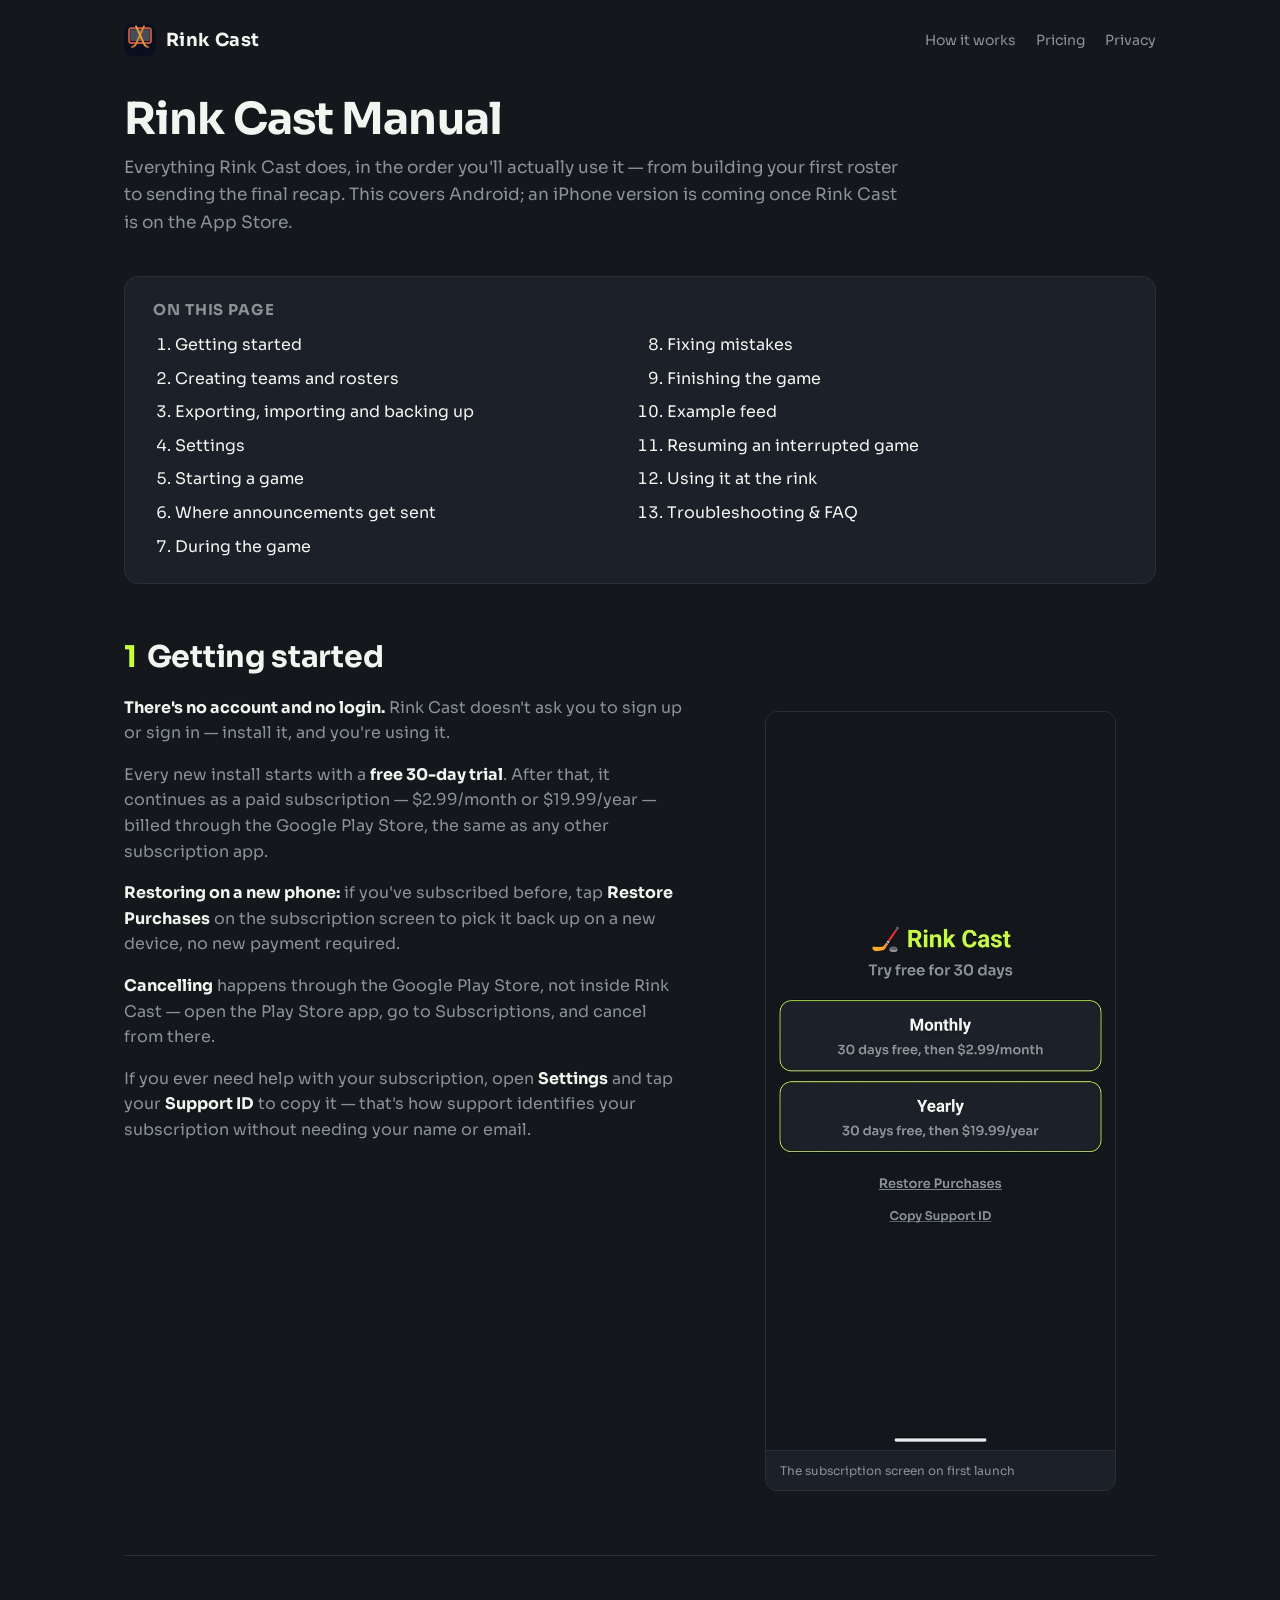
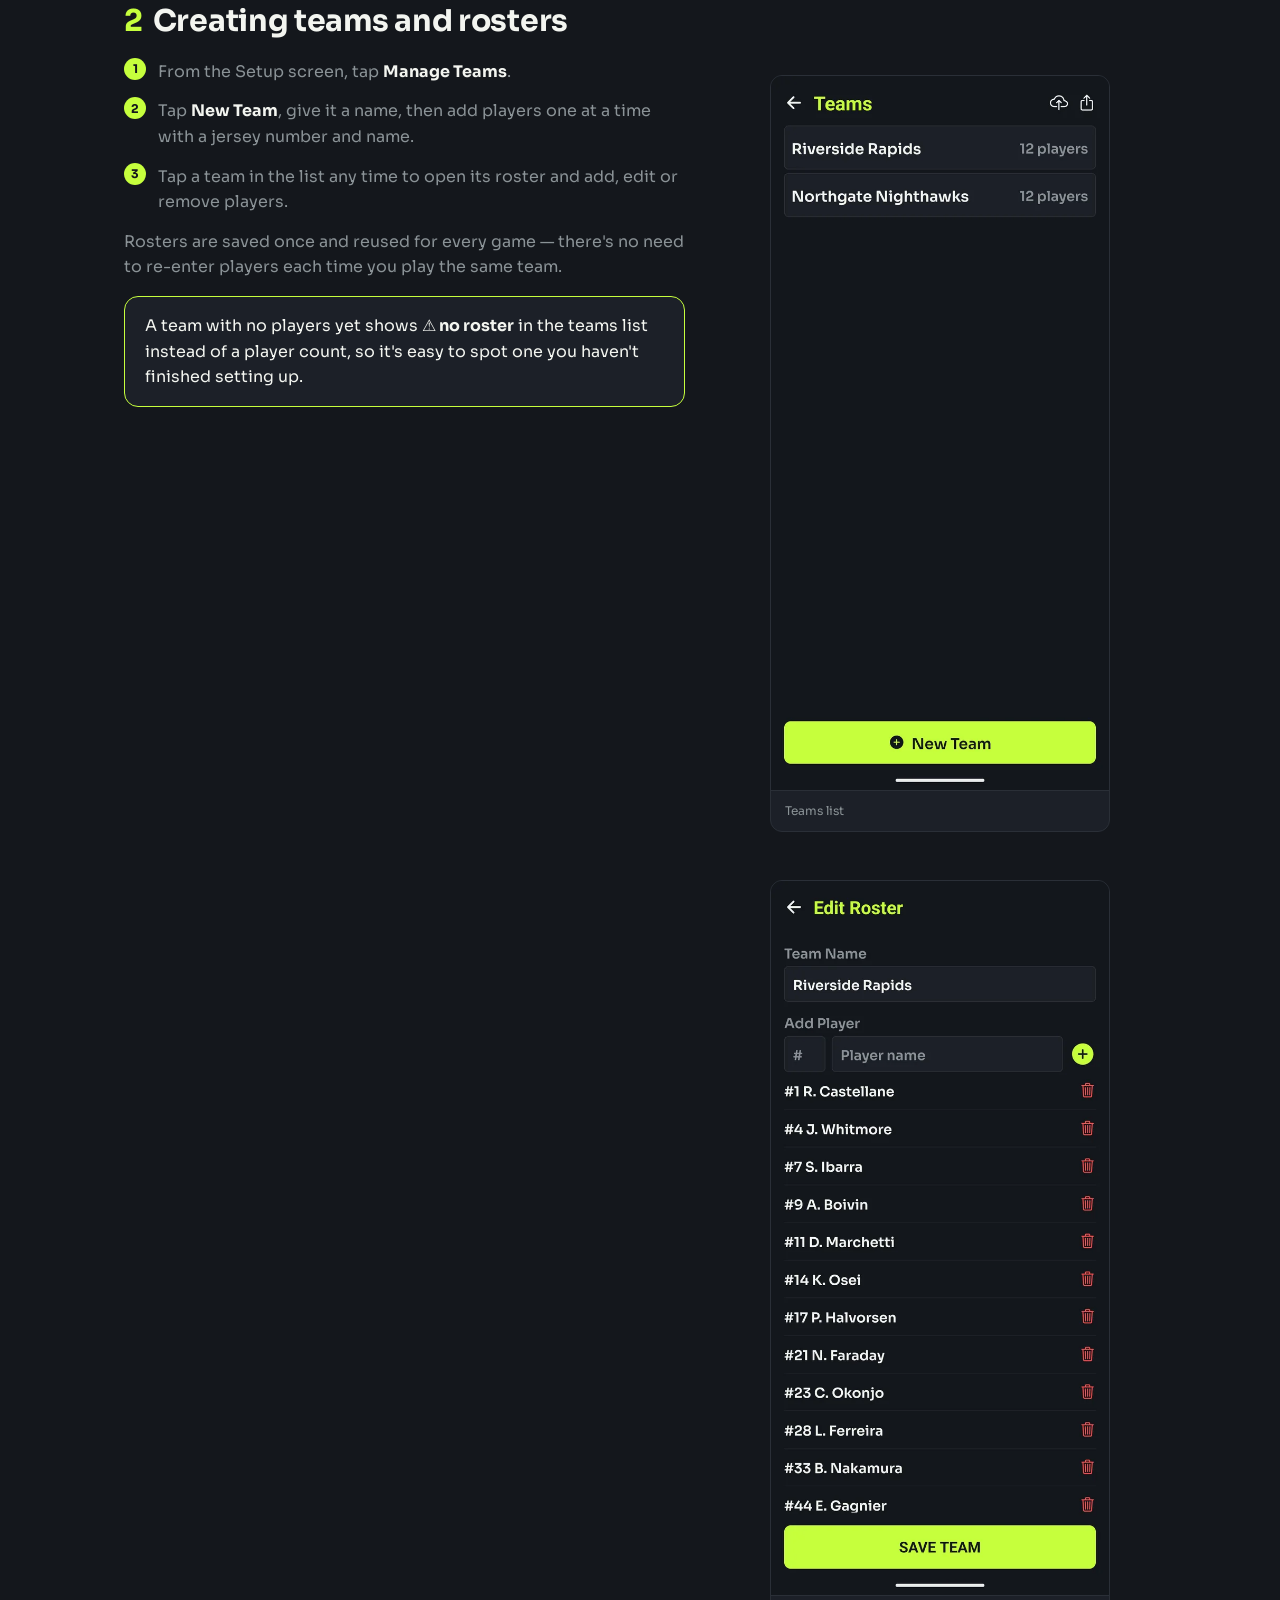
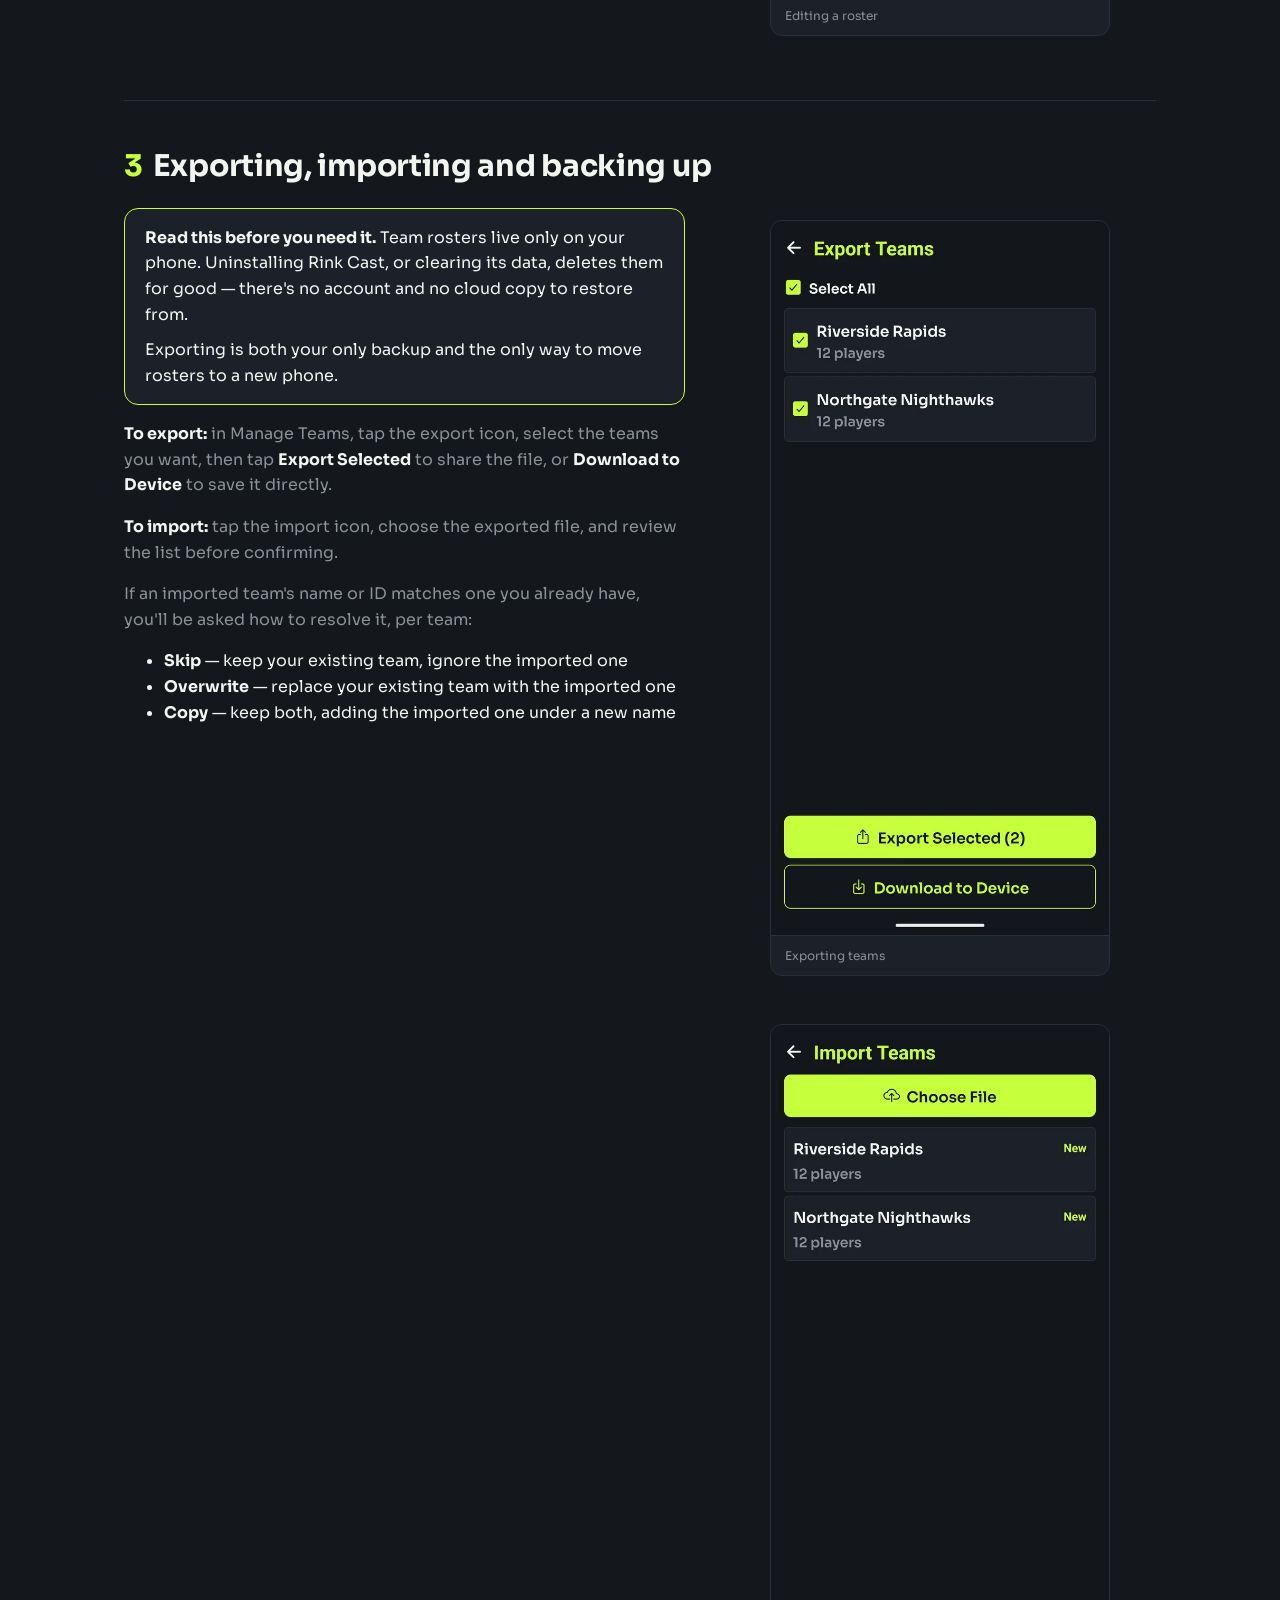
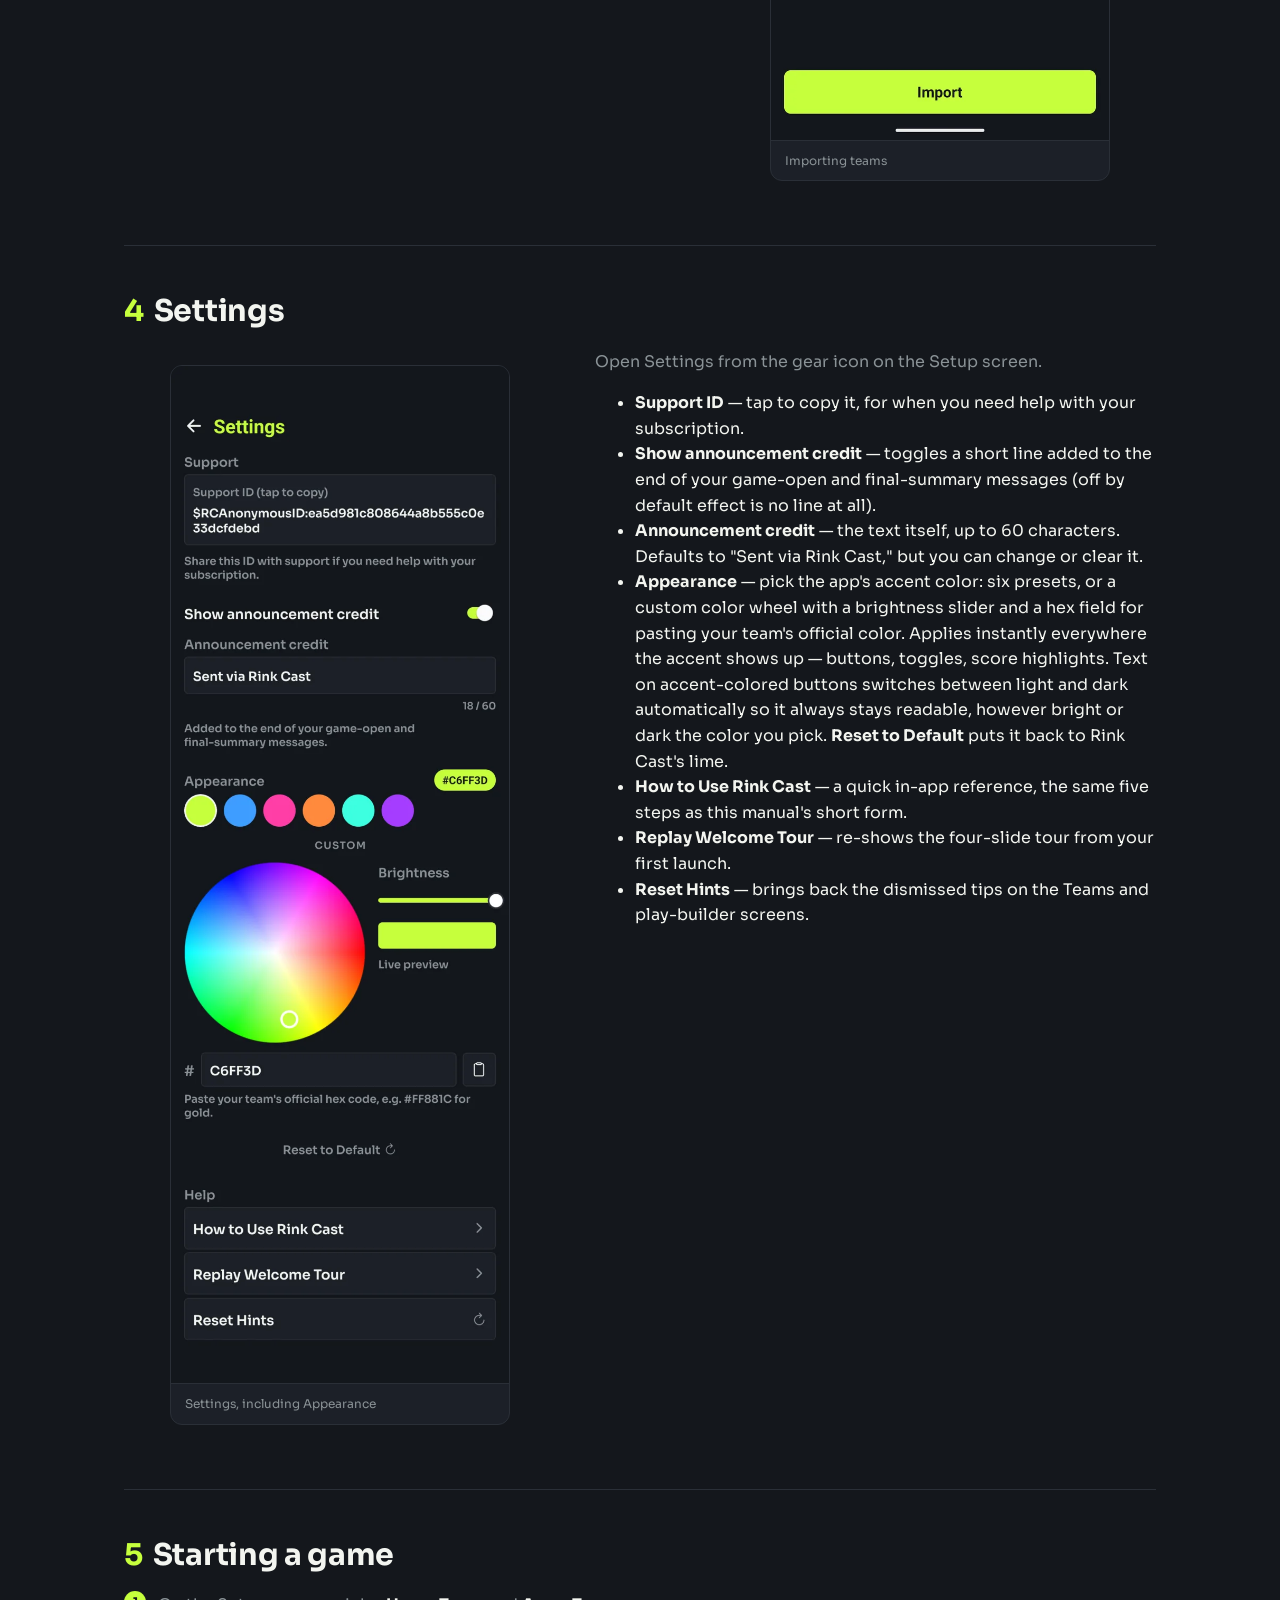
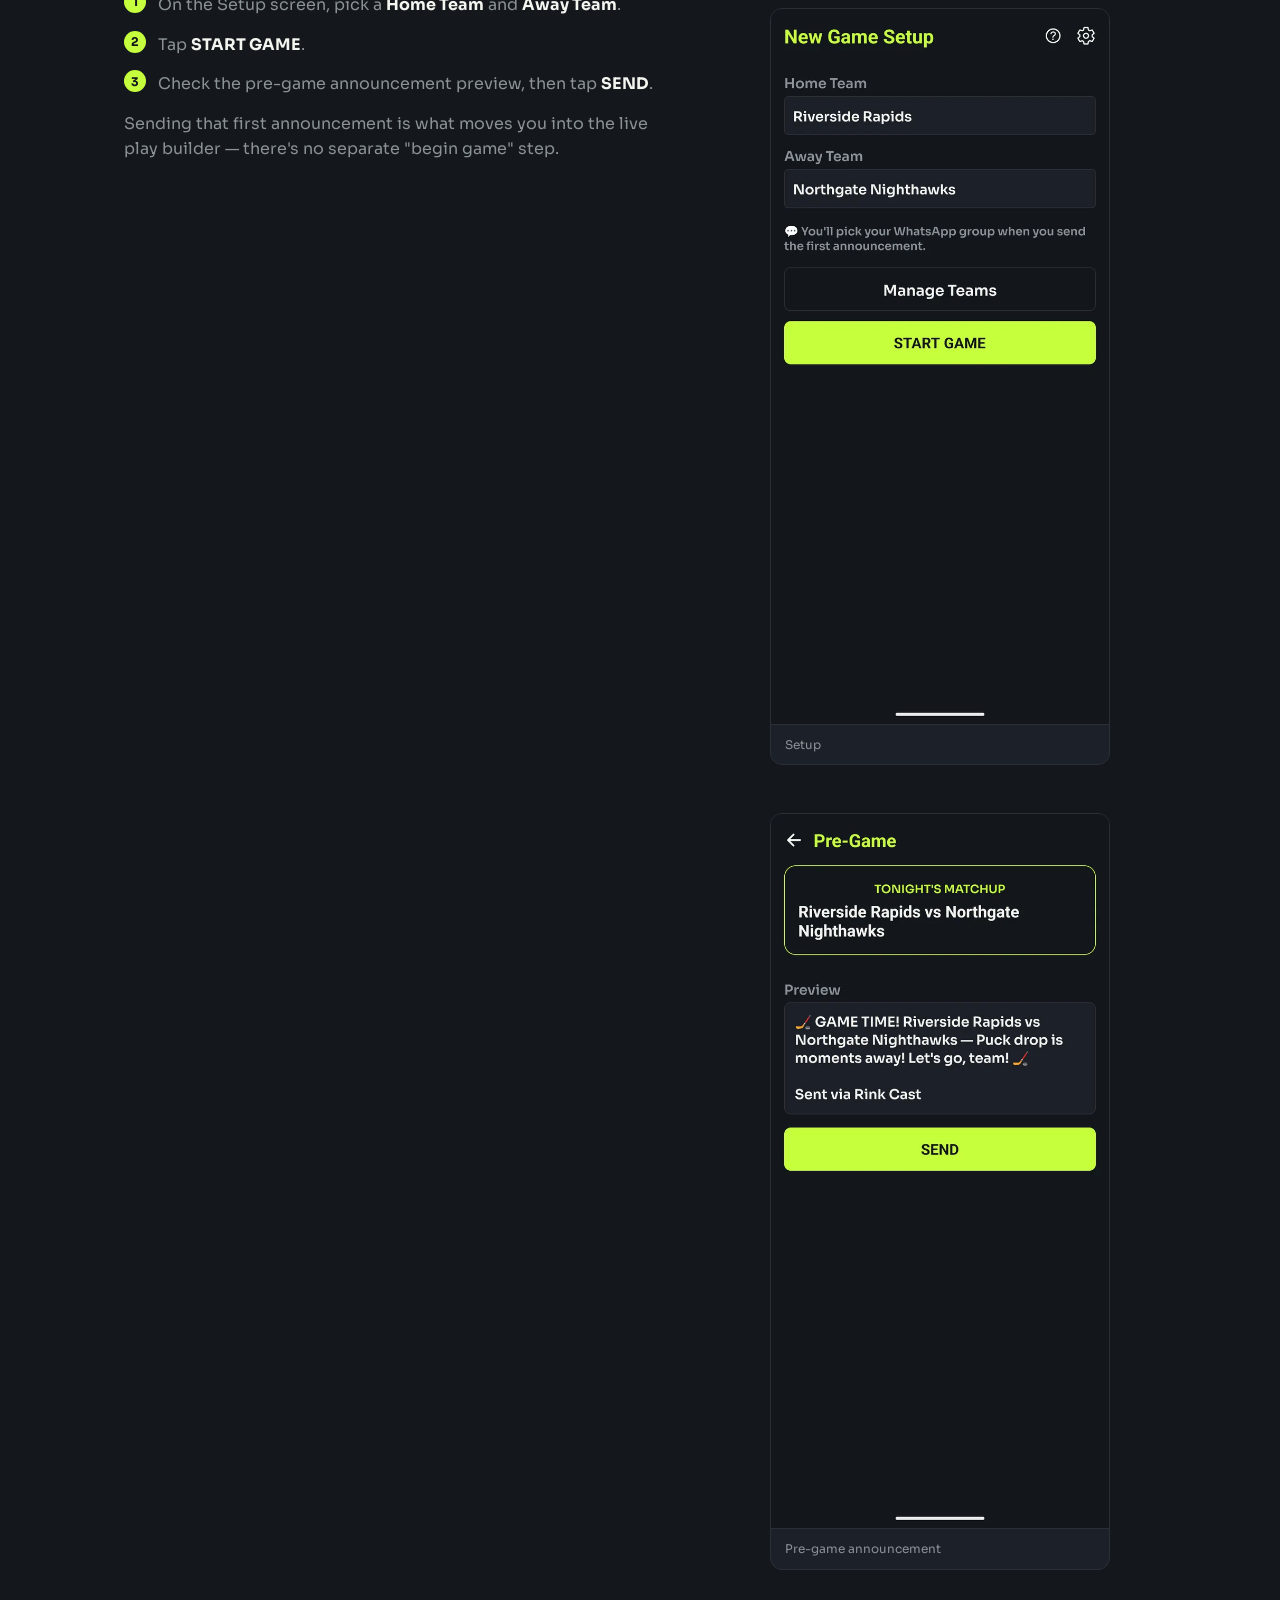
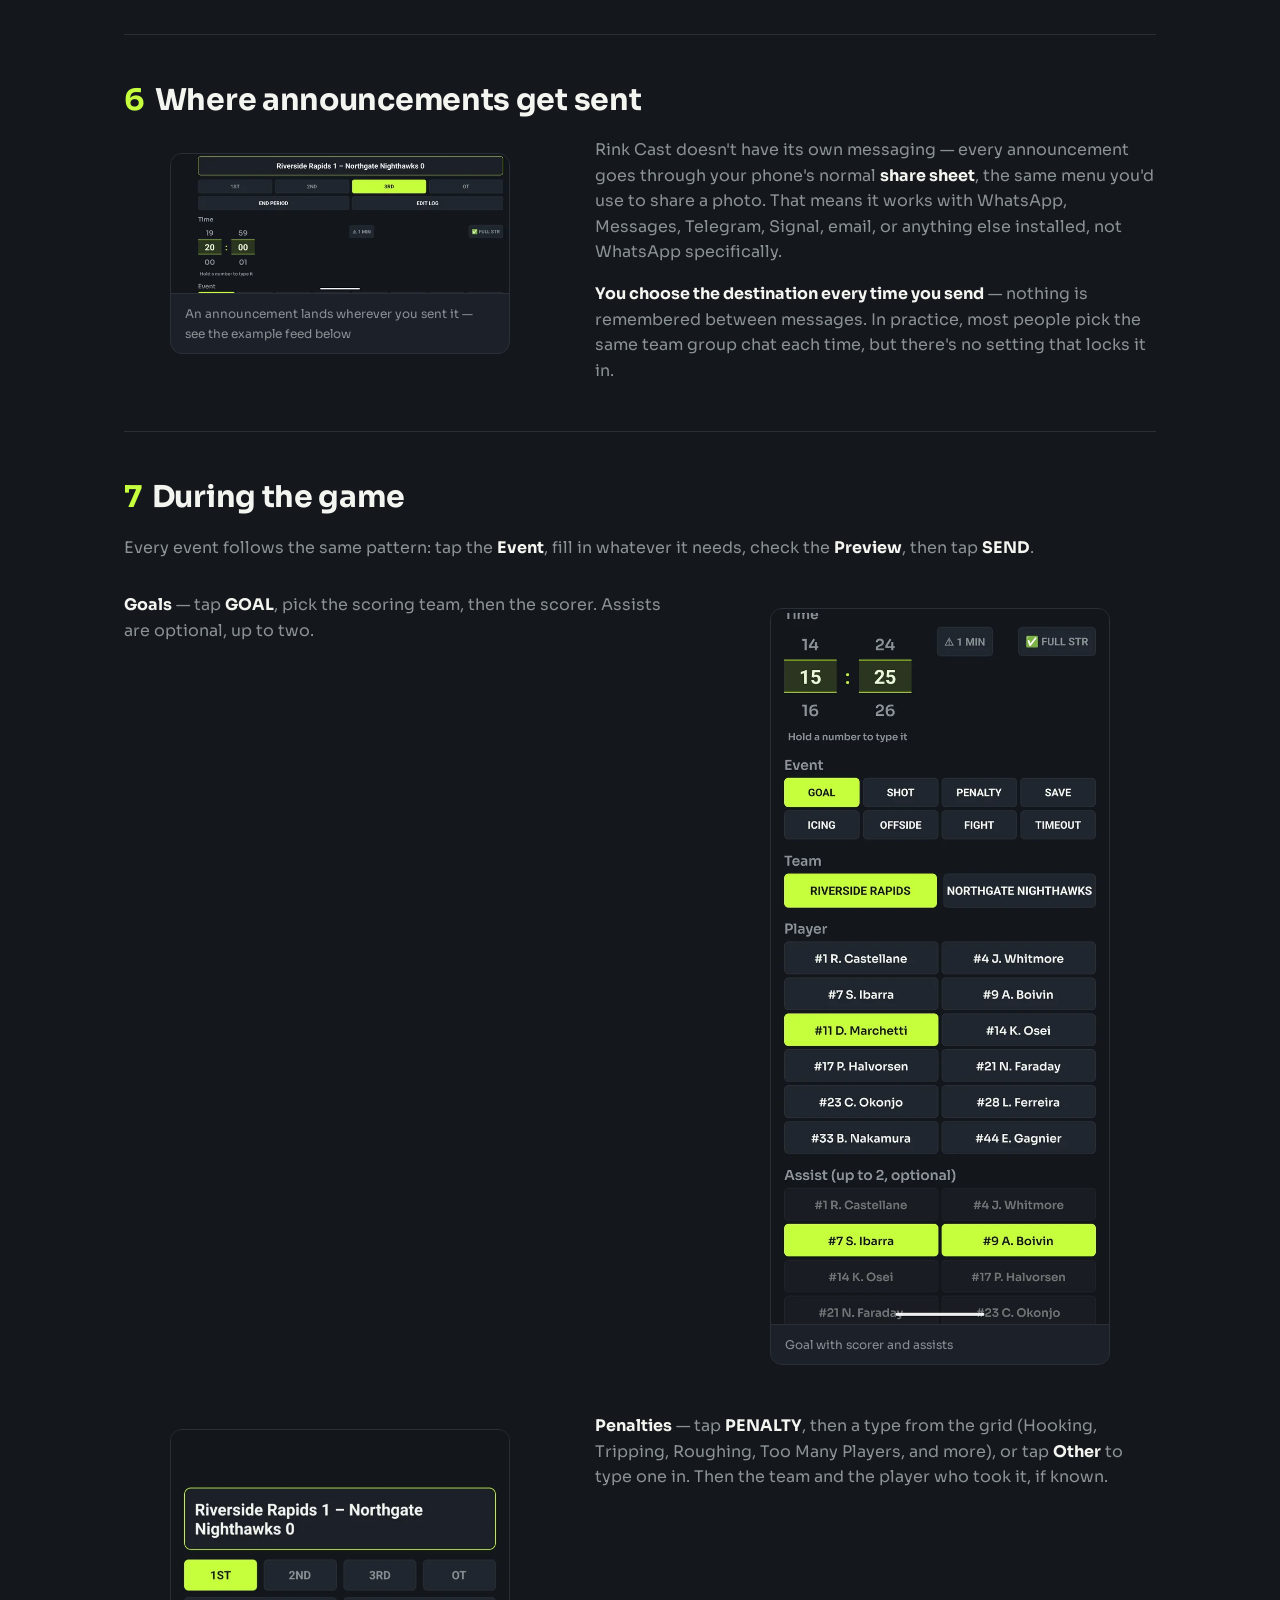
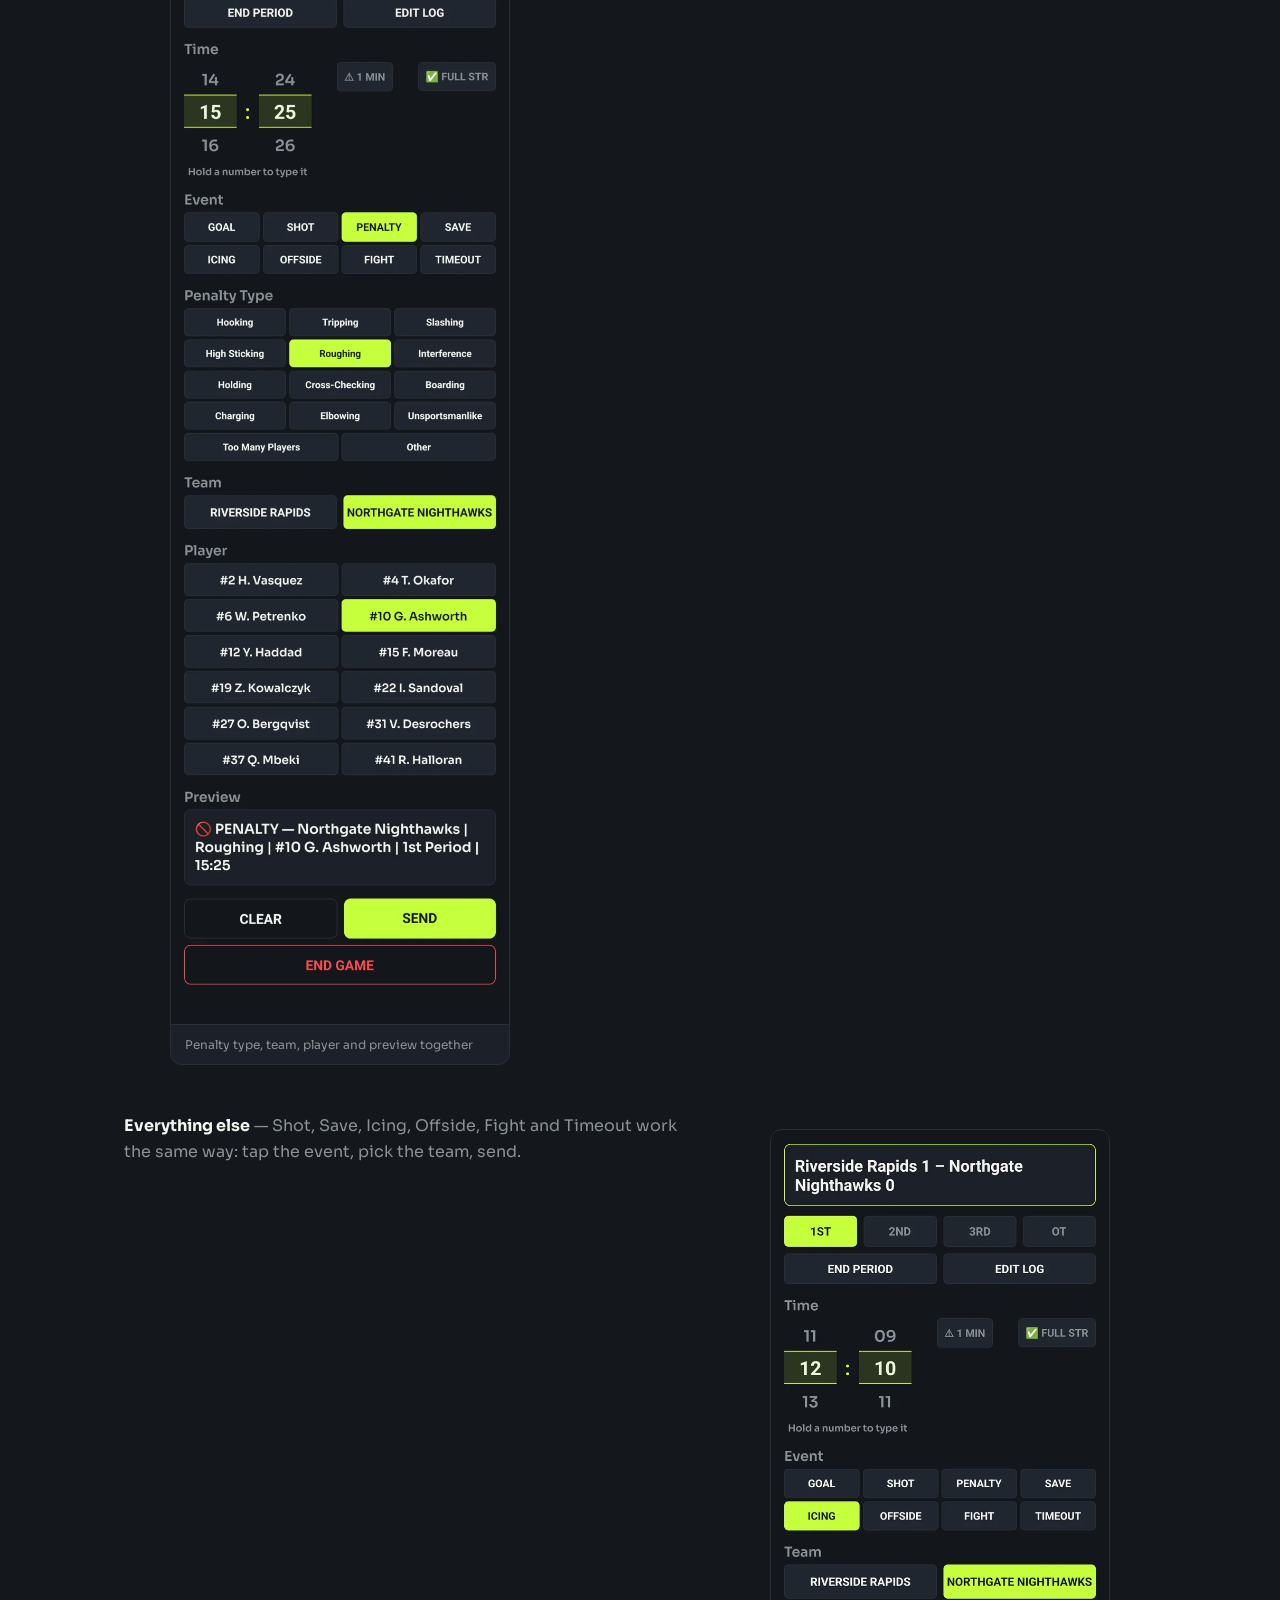
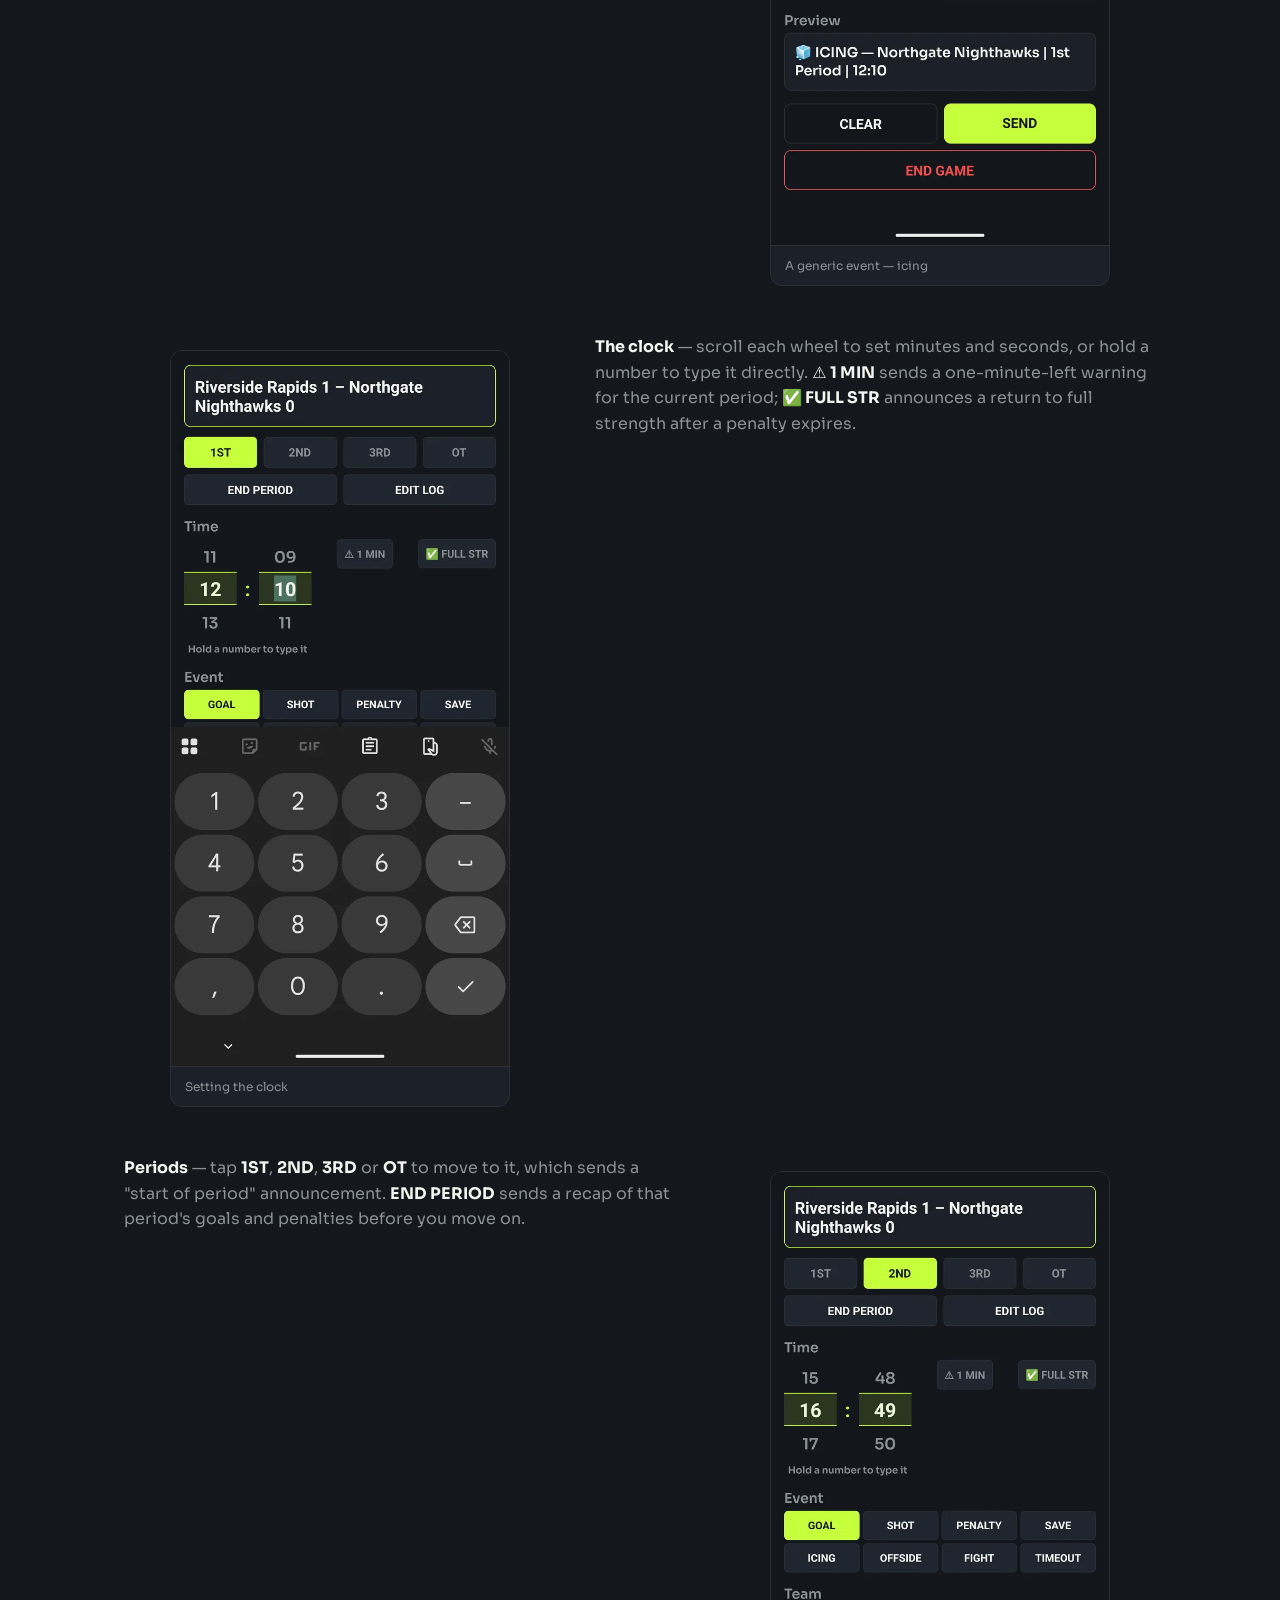
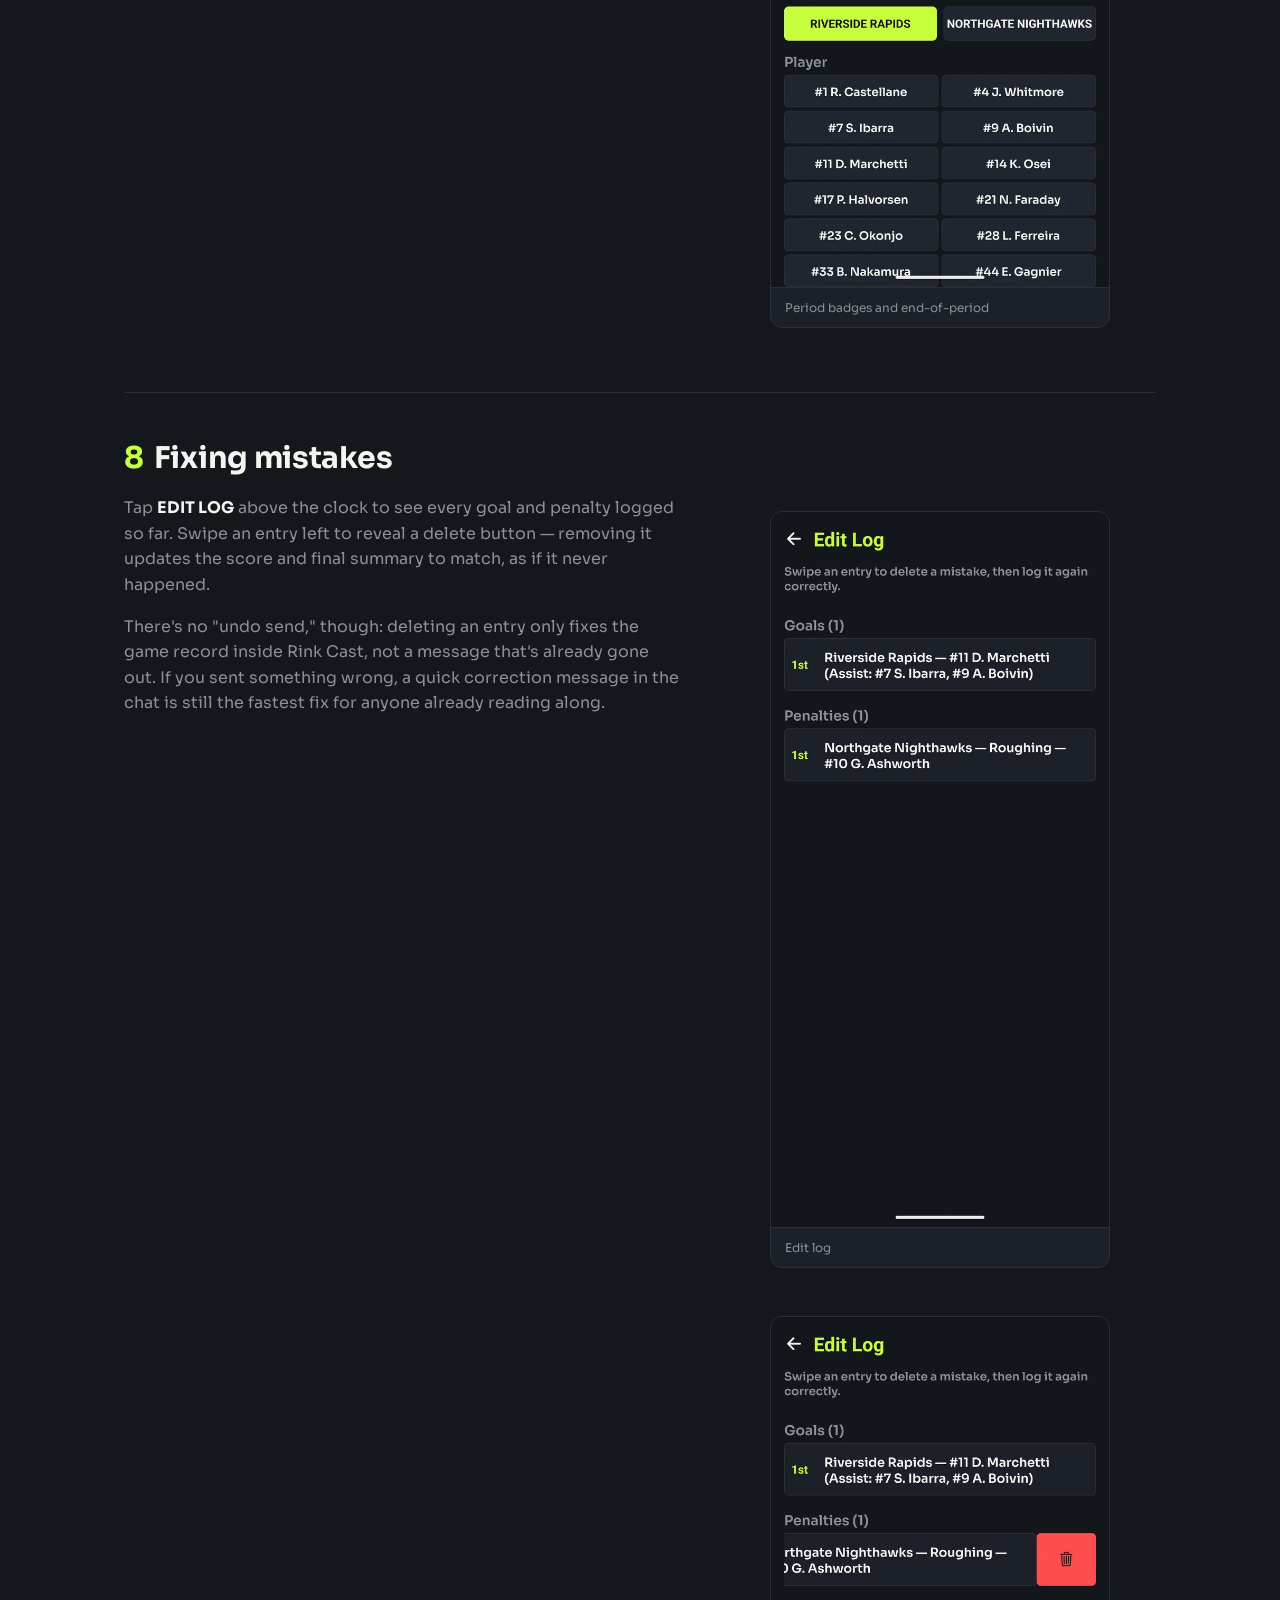
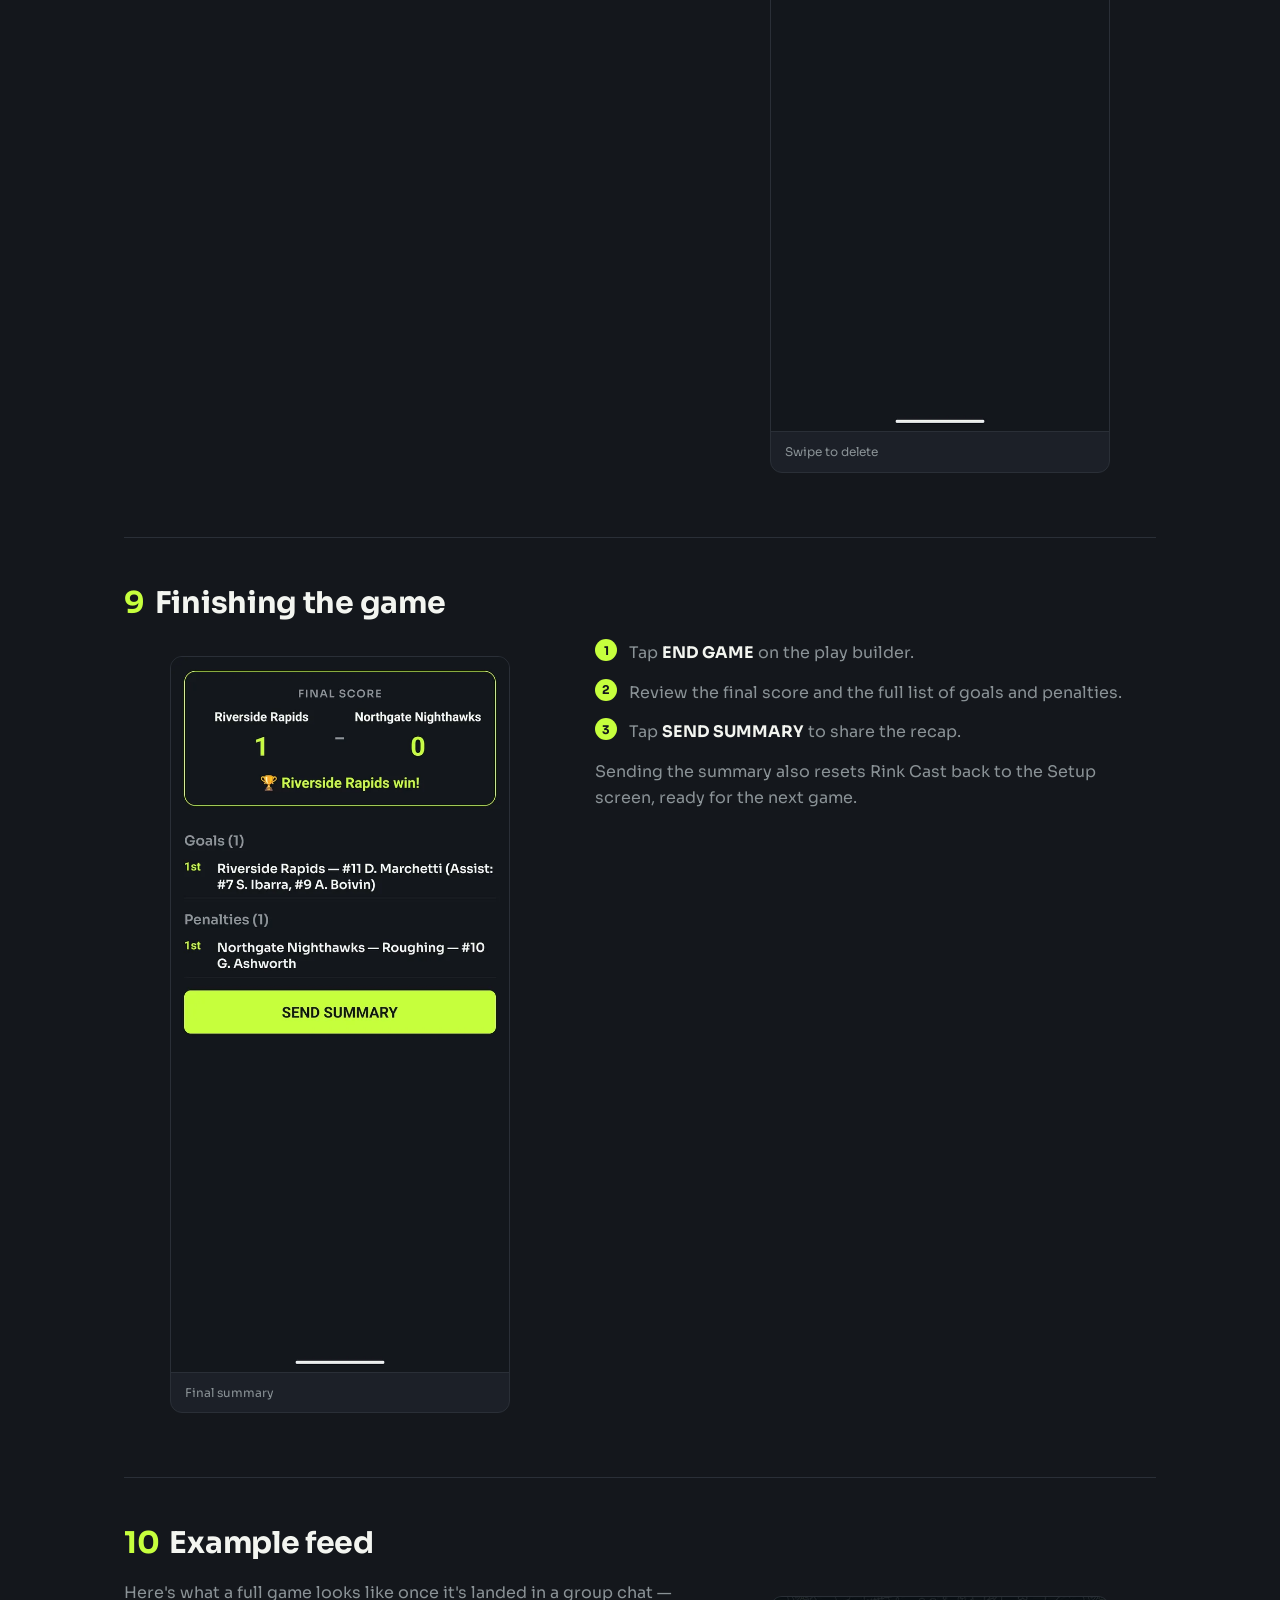
==== commit eb73f72d: "Document the Appearance accent color picker in the manual The Settings section's screenshot and bull" ====
--- a/manual.html
+++ b/manual.html
@@ -176,6 +176,11 @@
               and final-summary messages (off by default effect is no line at all).</li>
             <li><strong>Announcement credit</strong> — the text itself, up to 60 characters. Defaults to "Sent via
               Rink Cast," but you can change or clear it.</li>
+            <li><strong>Appearance</strong> — pick the app's accent color: six presets, or a custom color wheel with
+              a brightness slider and a hex field for pasting your team's official color. Applies instantly
+              everywhere the accent shows up — buttons, toggles, score highlights. Text on accent-colored buttons
+              switches between light and dark automatically so it always stays readable, however bright or dark the
+              color you pick. <strong>Reset to Default</strong> puts it back to Rink Cast's lime.</li>
             <li><strong>How to Use Rink Cast</strong> — a quick in-app reference, the same five steps as this
               manual's short form.</li>
             <li><strong>Replay Welcome Tour</strong> — re-shows the four-slide tour from your first launch.</li>
@@ -185,9 +190,9 @@
         </div>
         <div class="doc-shots">
           <figure class="doc-shot doc-shot--wide">
-            <img src="screenshots/manual/08-settings.webp" width="640" height="1353" loading="lazy"
-              alt="Settings screen showing Support ID, the announcement credit toggle and text field, and Help entries." />
-            <figcaption>Settings</figcaption>
+            <img src="screenshots/manual/08-settings.webp" width="640" height="1927" loading="lazy"
+              alt="Settings screen showing Support ID, the announcement credit toggle and text field, the Appearance color picker with a color wheel and brightness slider, and Help entries." />
+            <figcaption>Settings, including Appearance</figcaption>
           </figure>
         </div>
       </div>
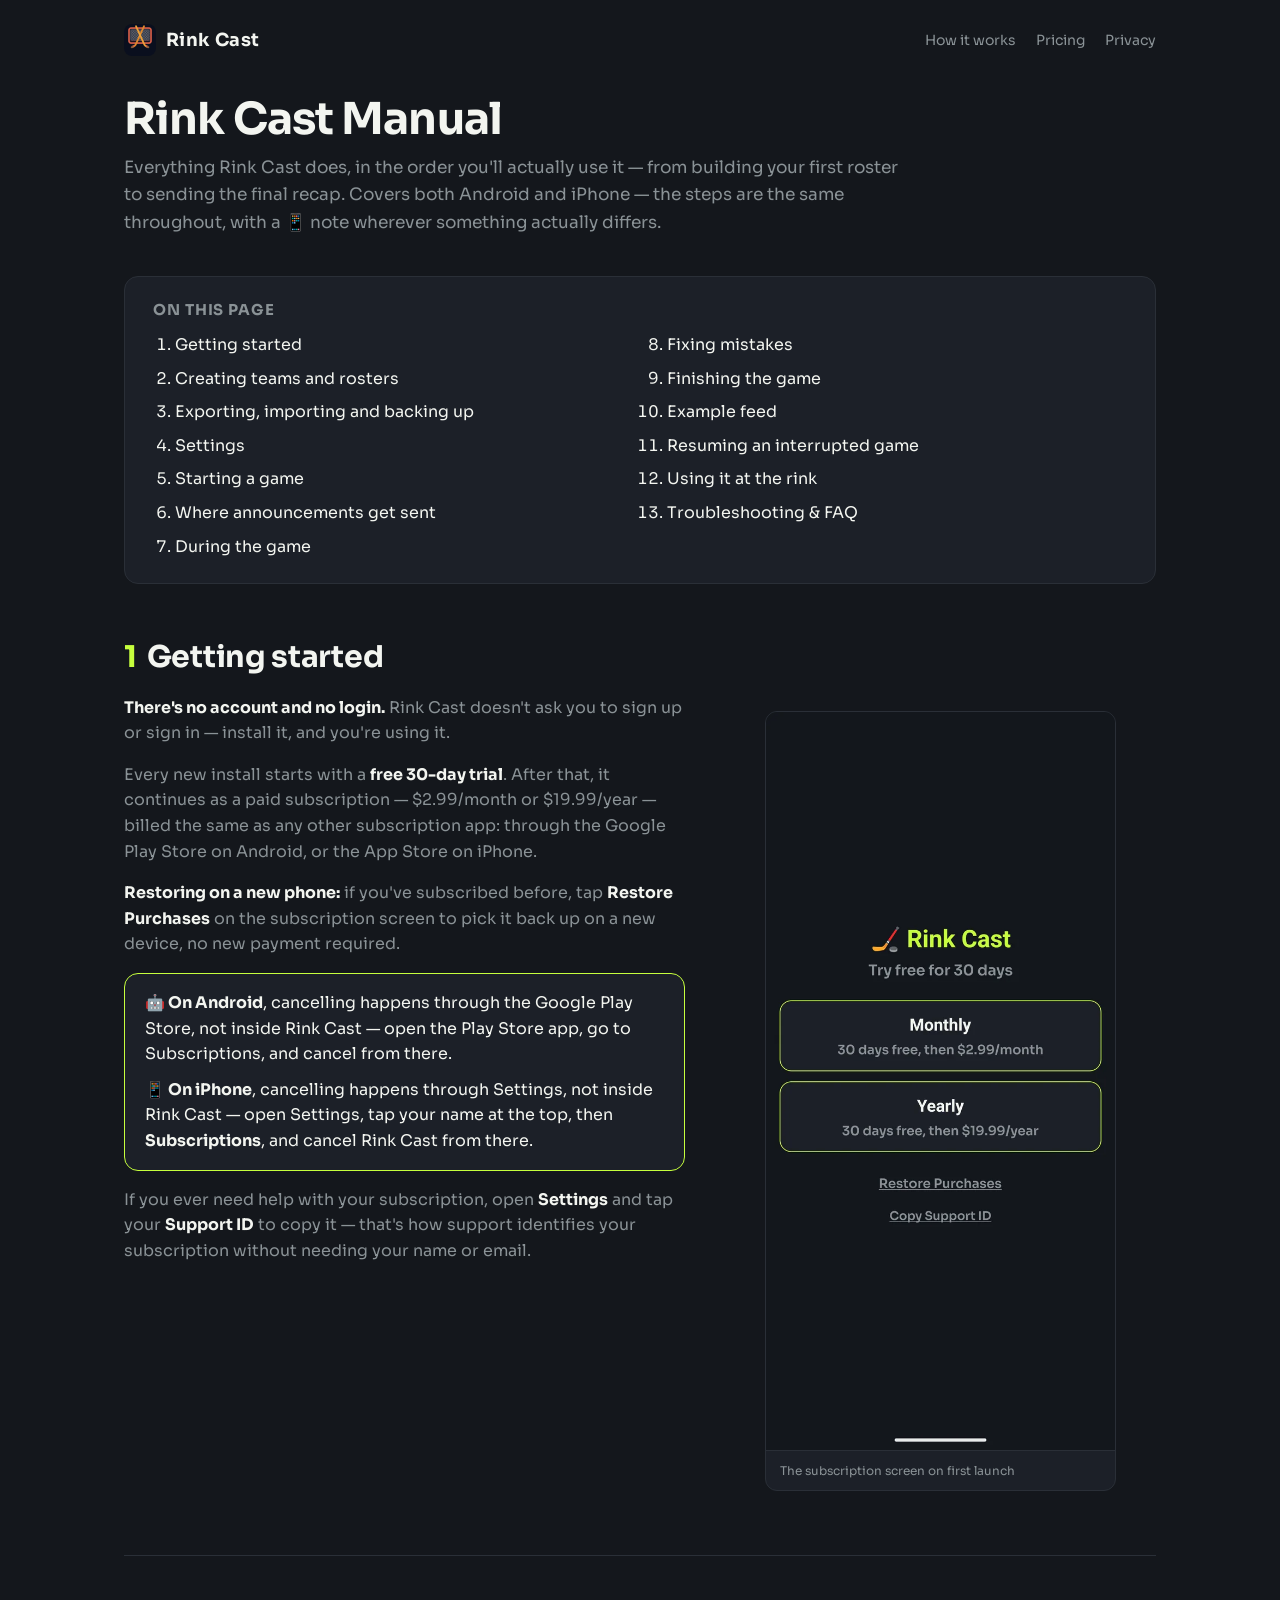
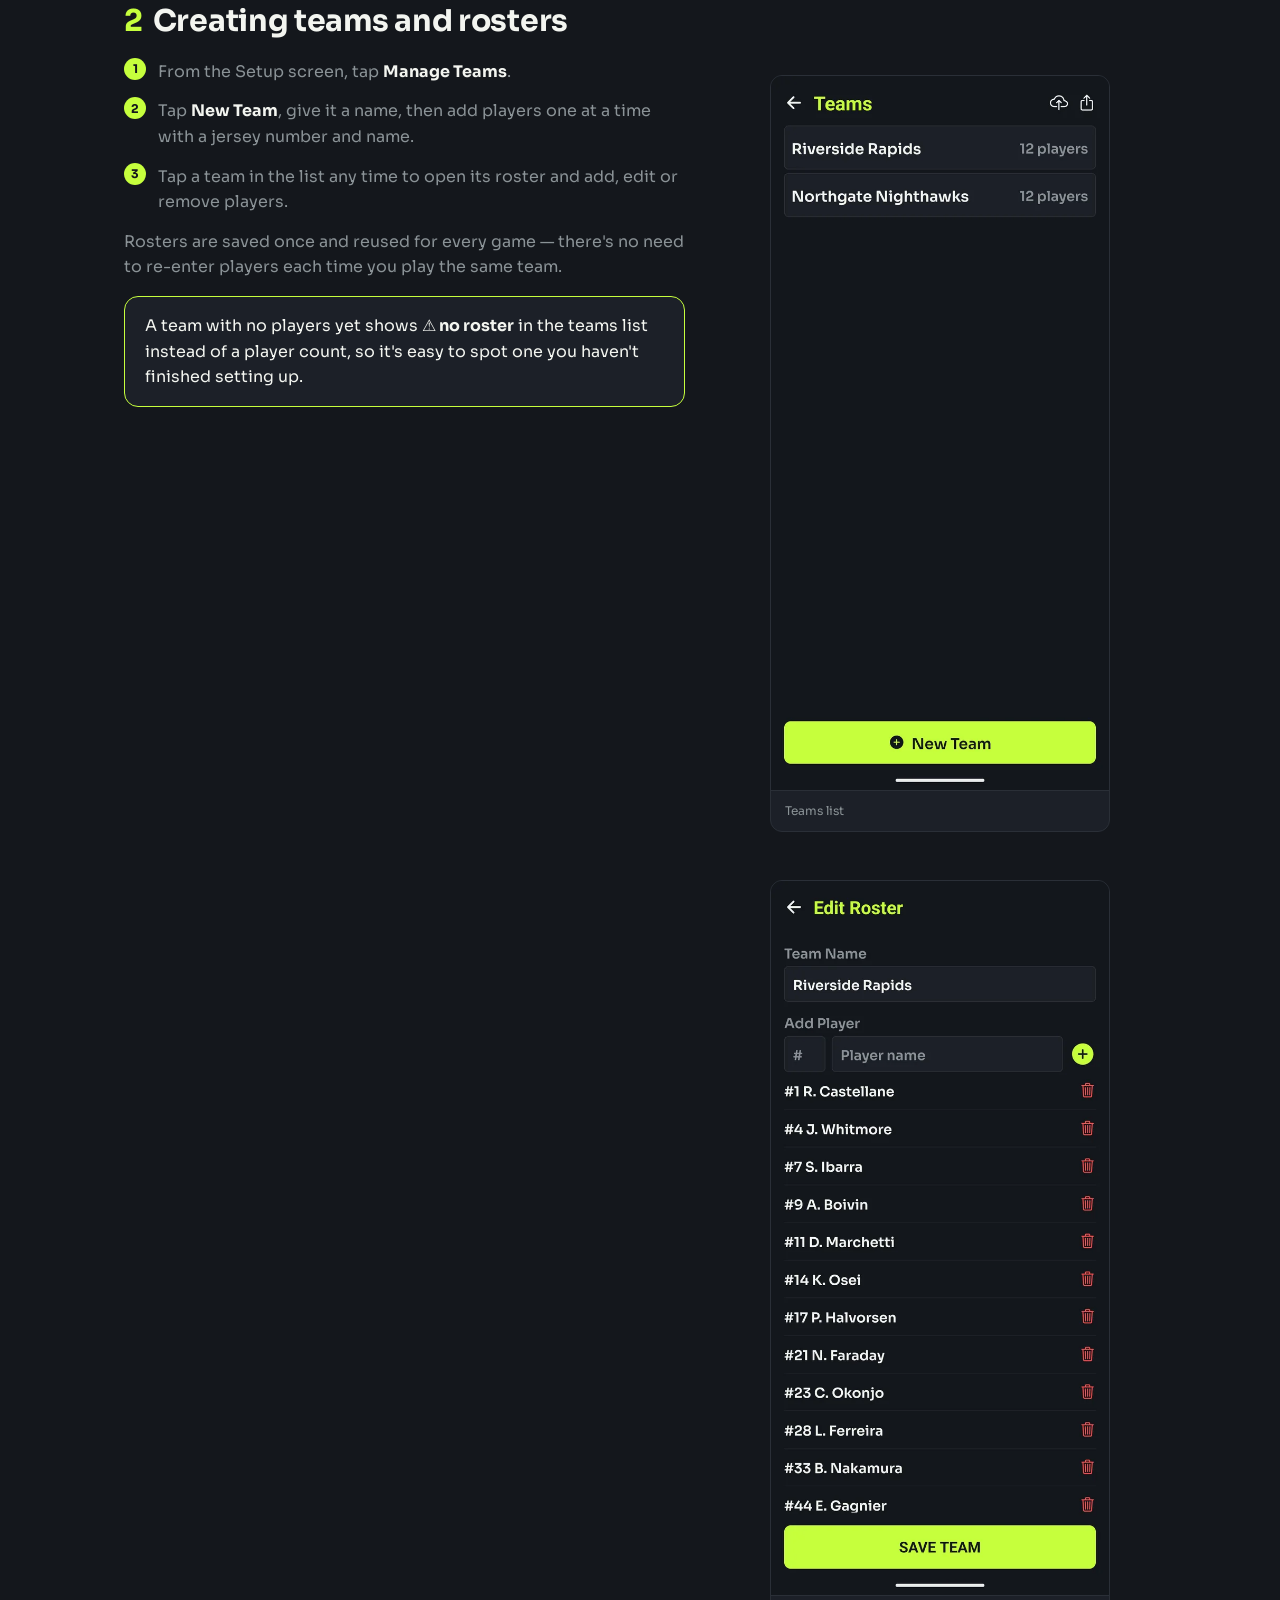
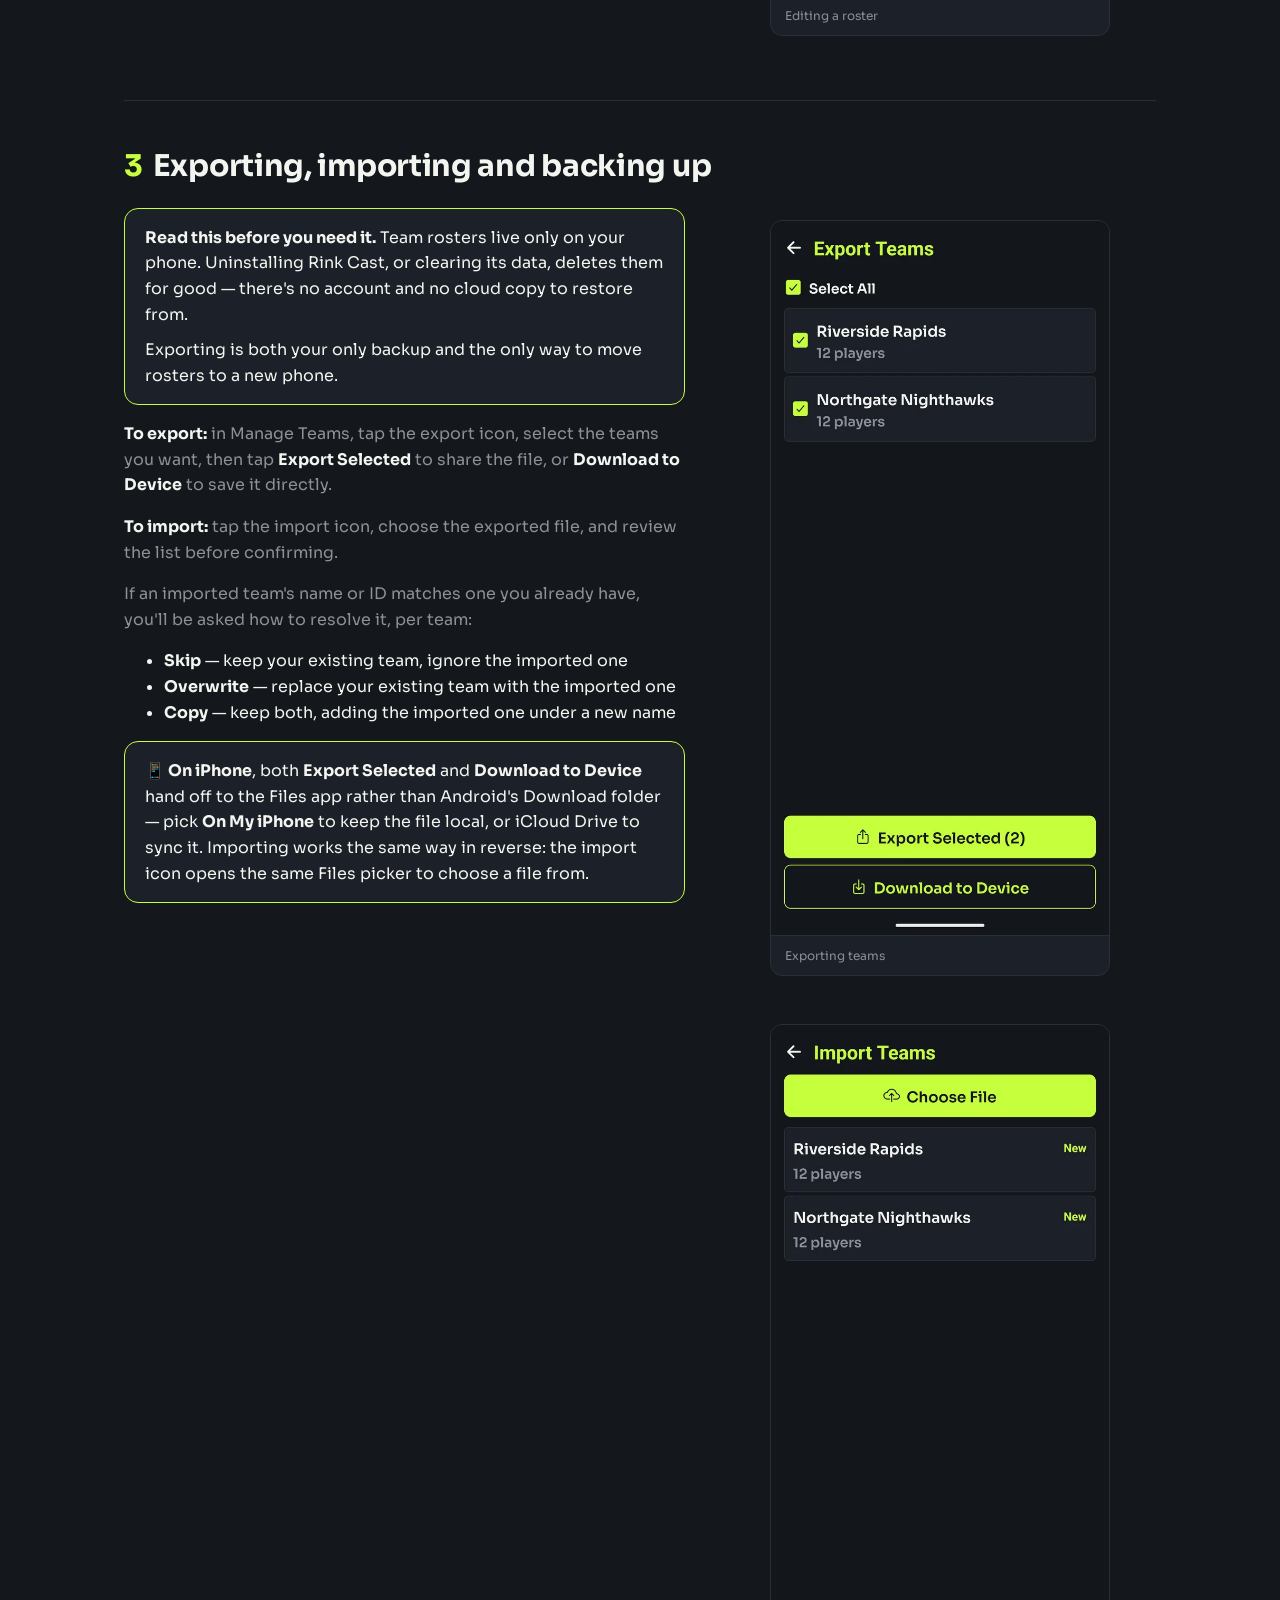
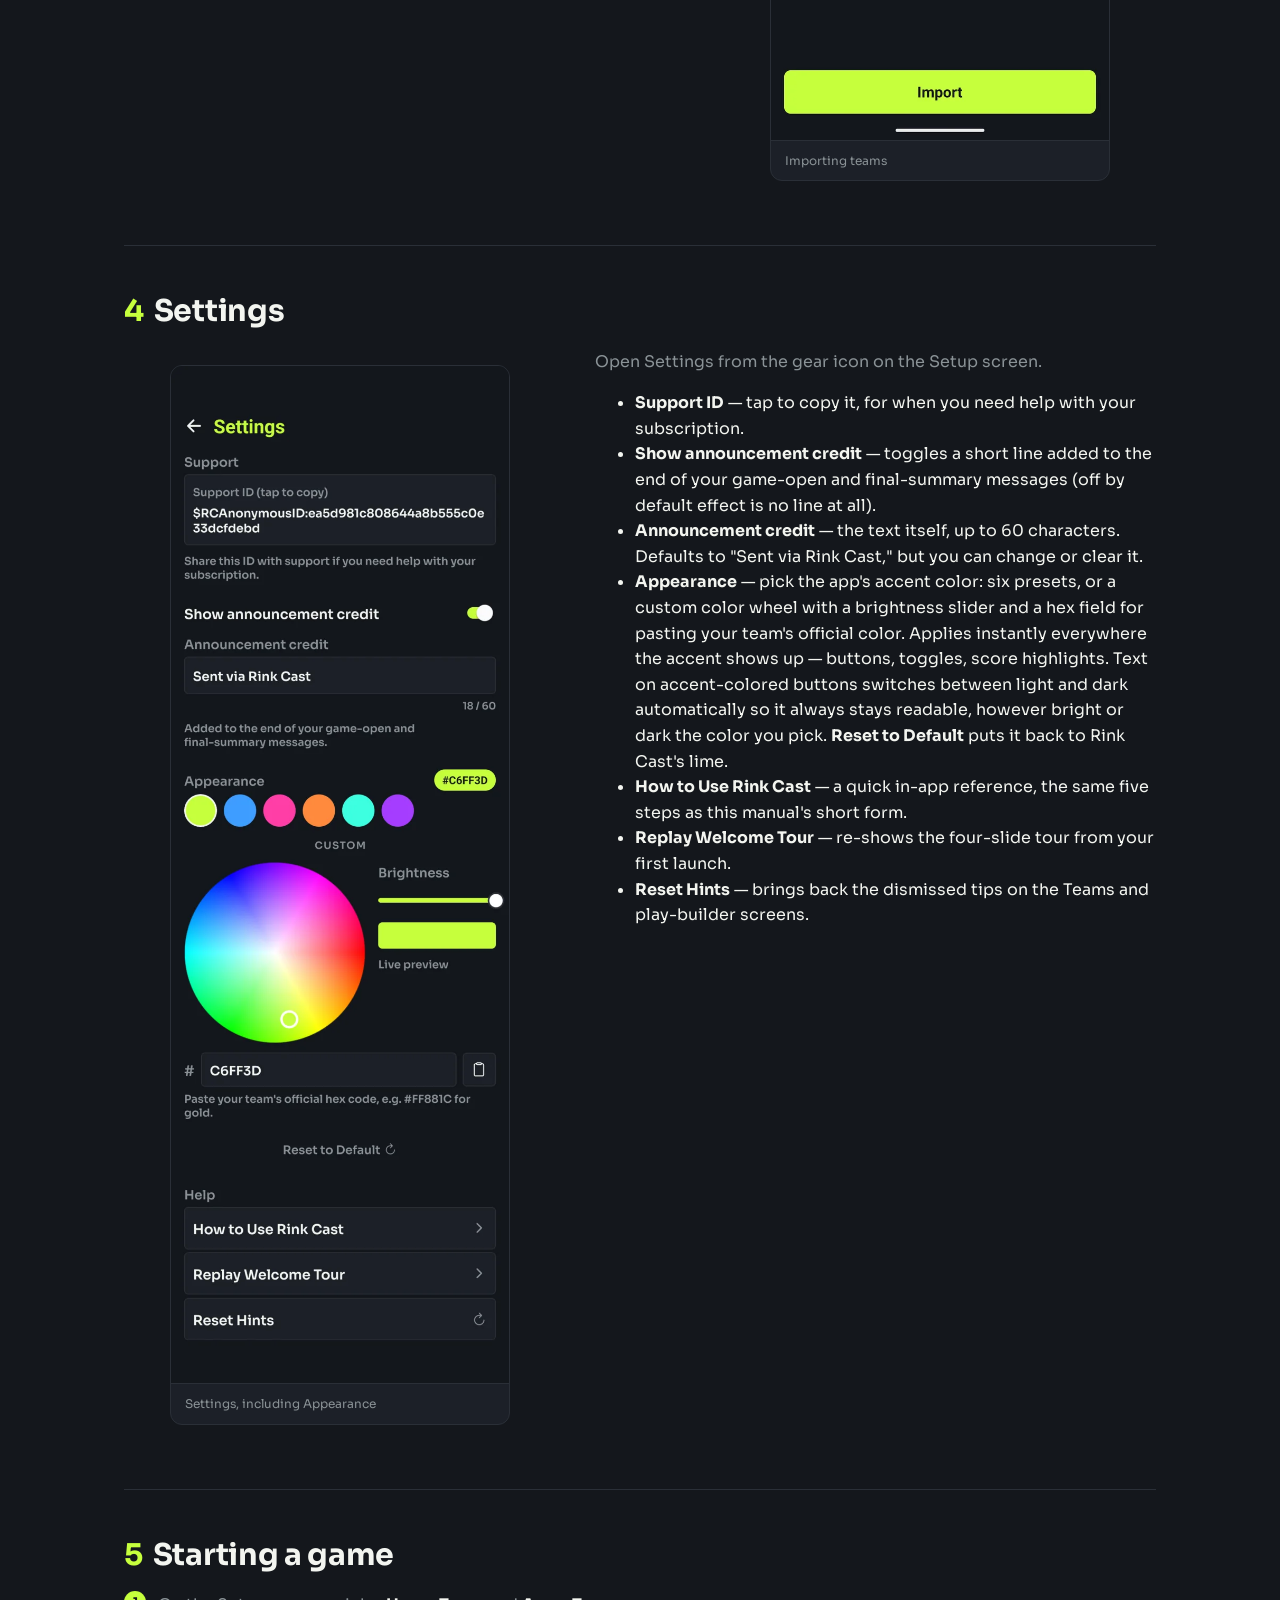
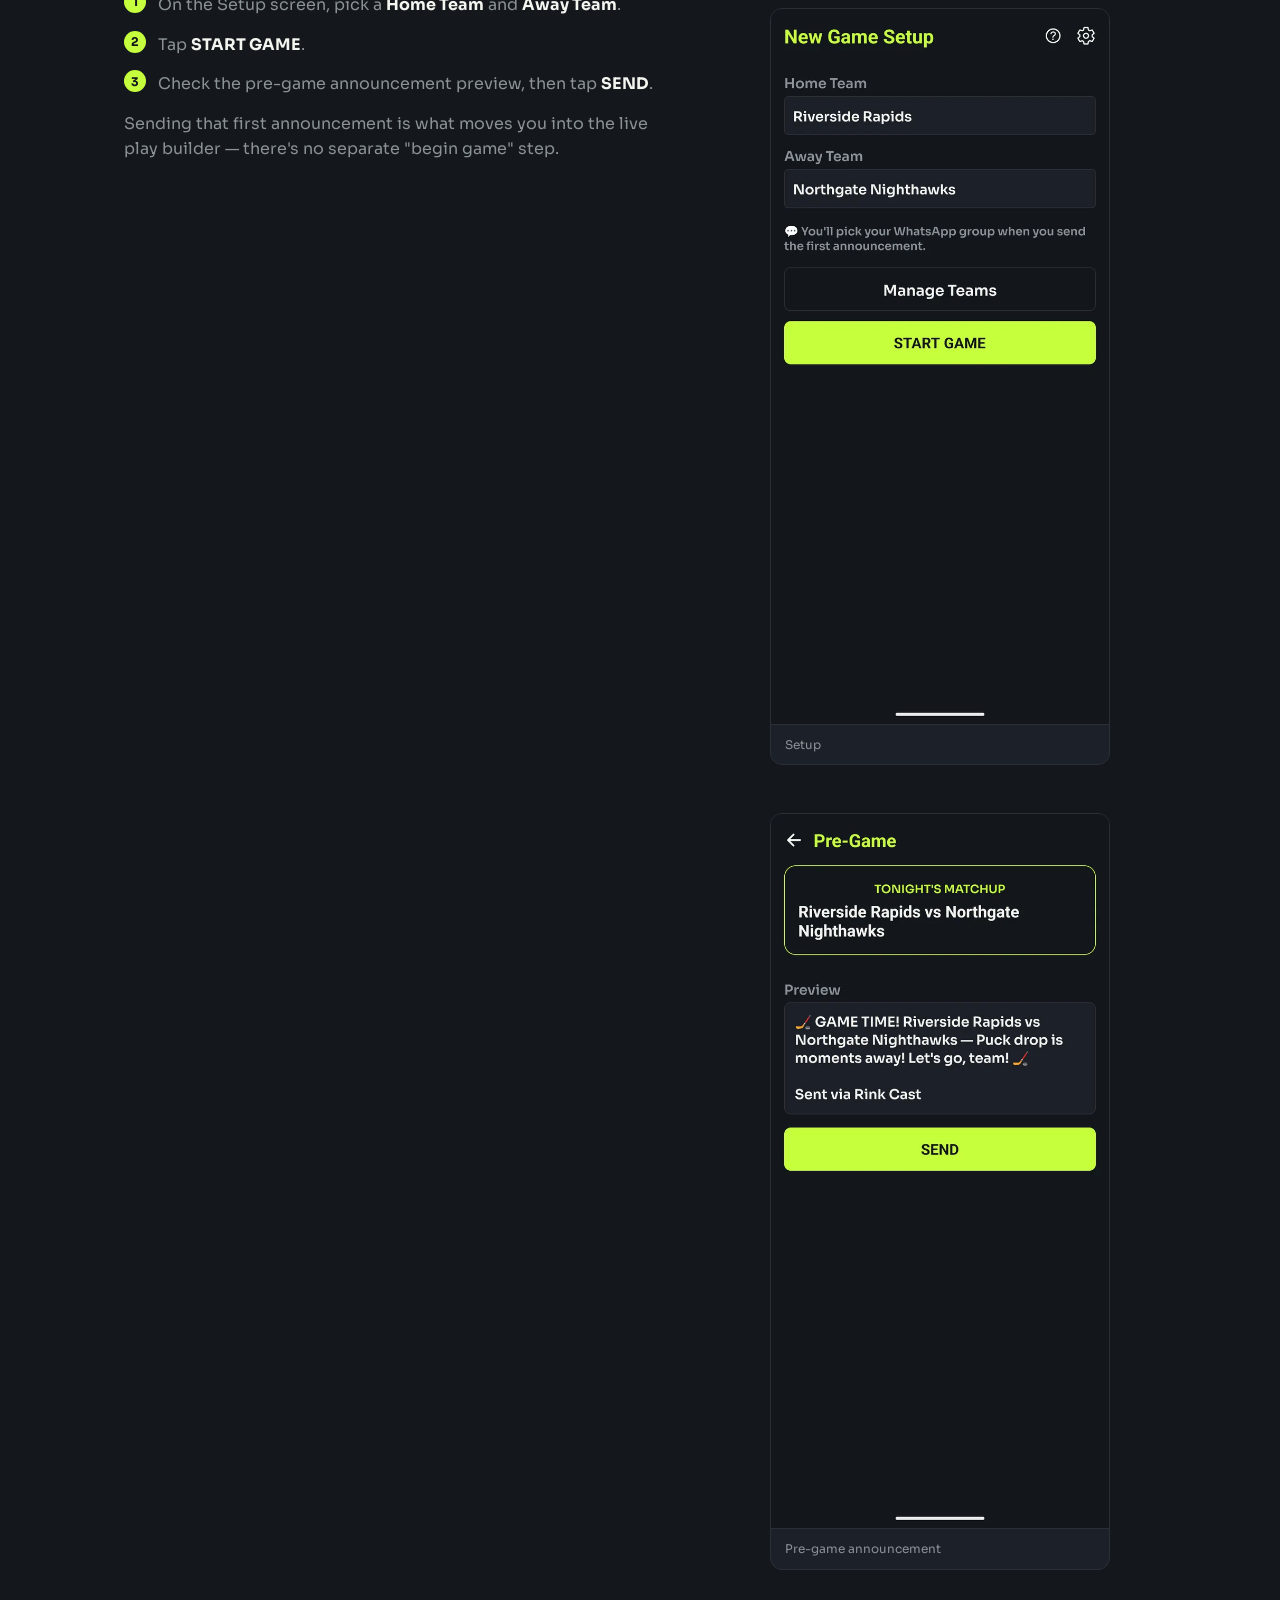
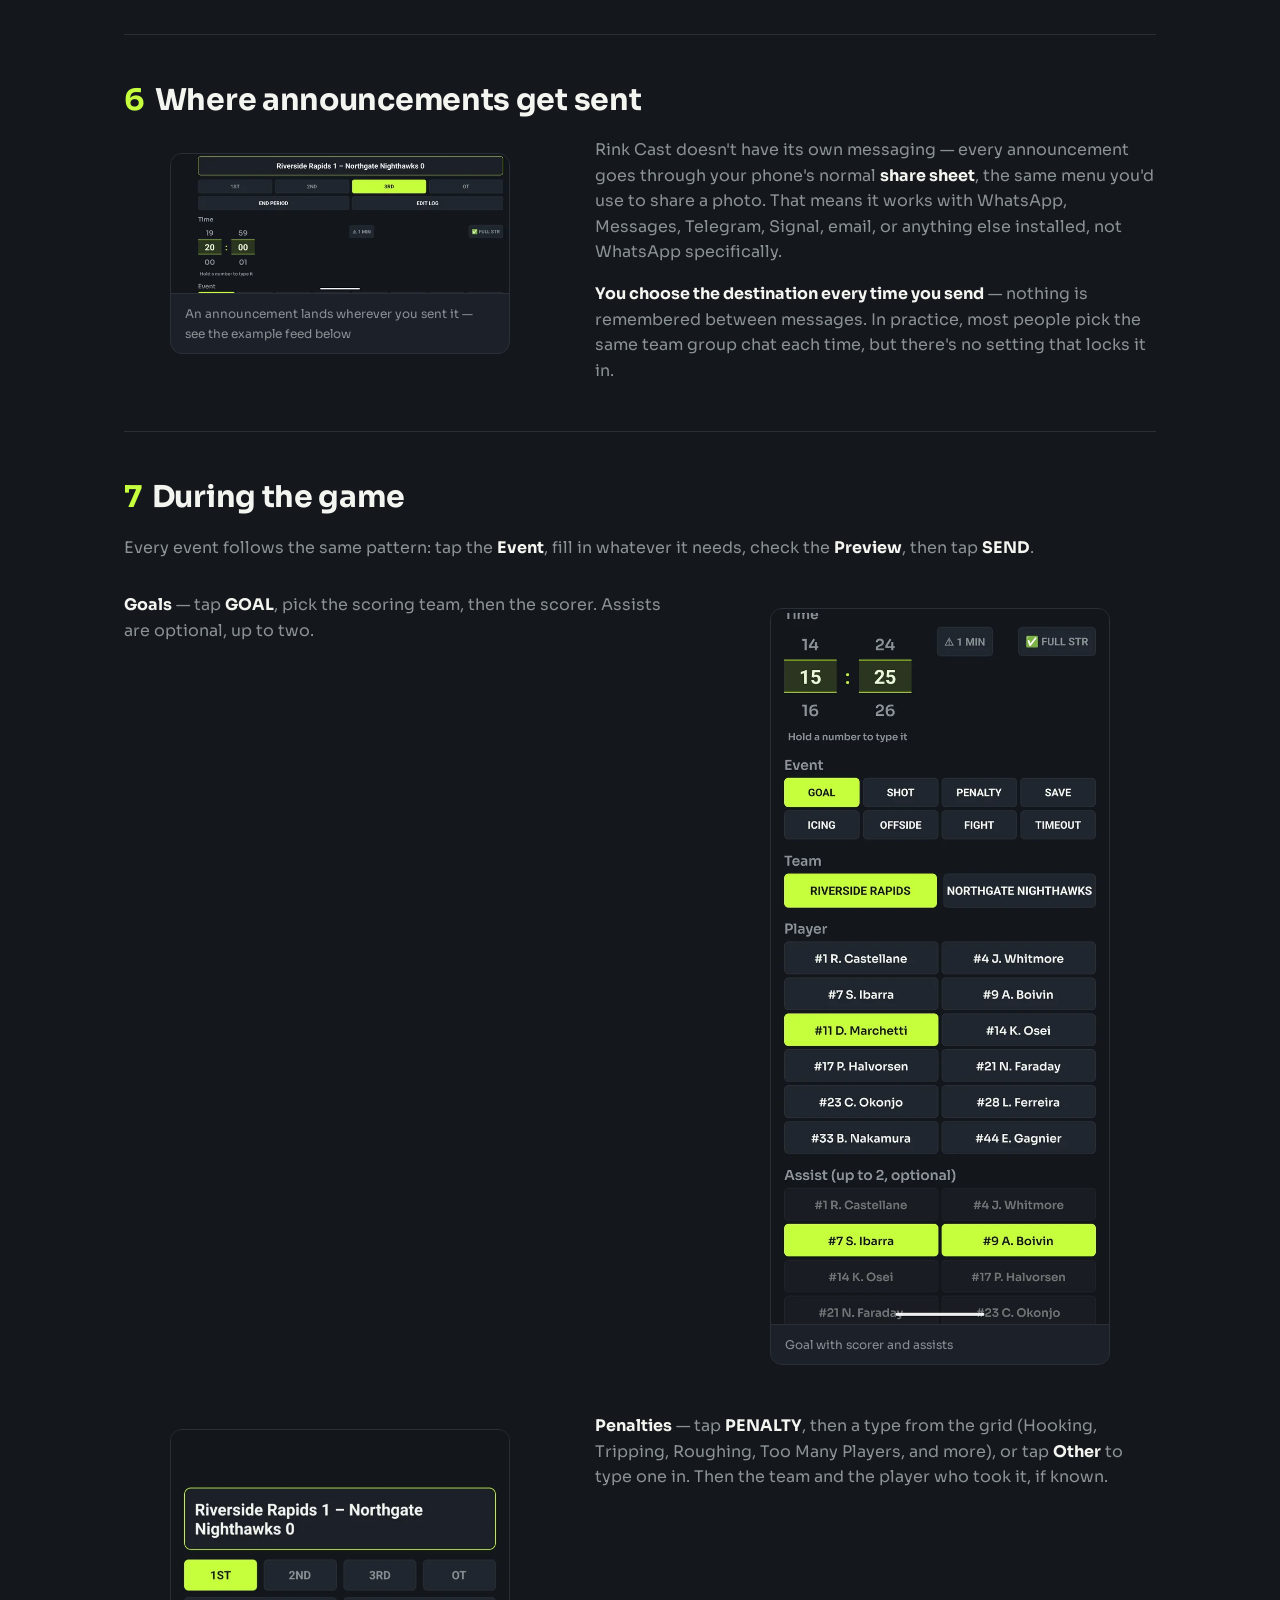
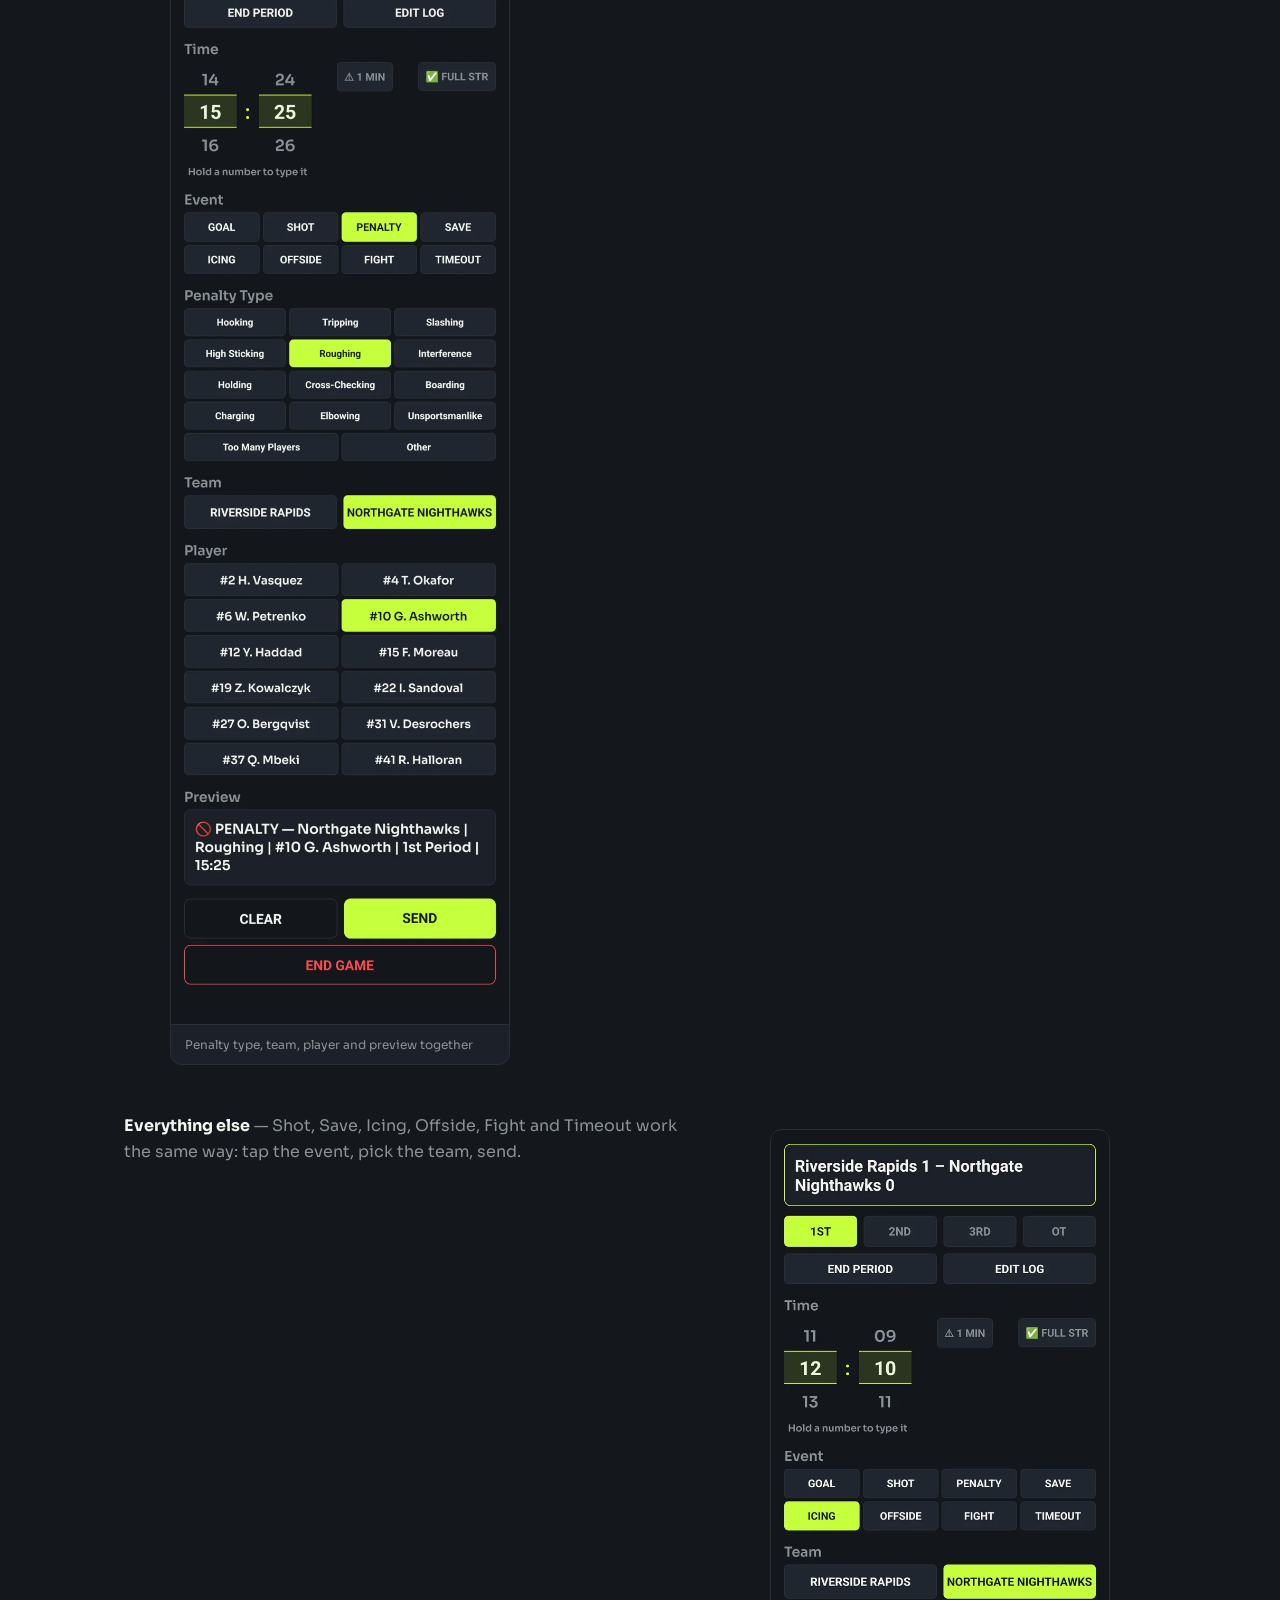
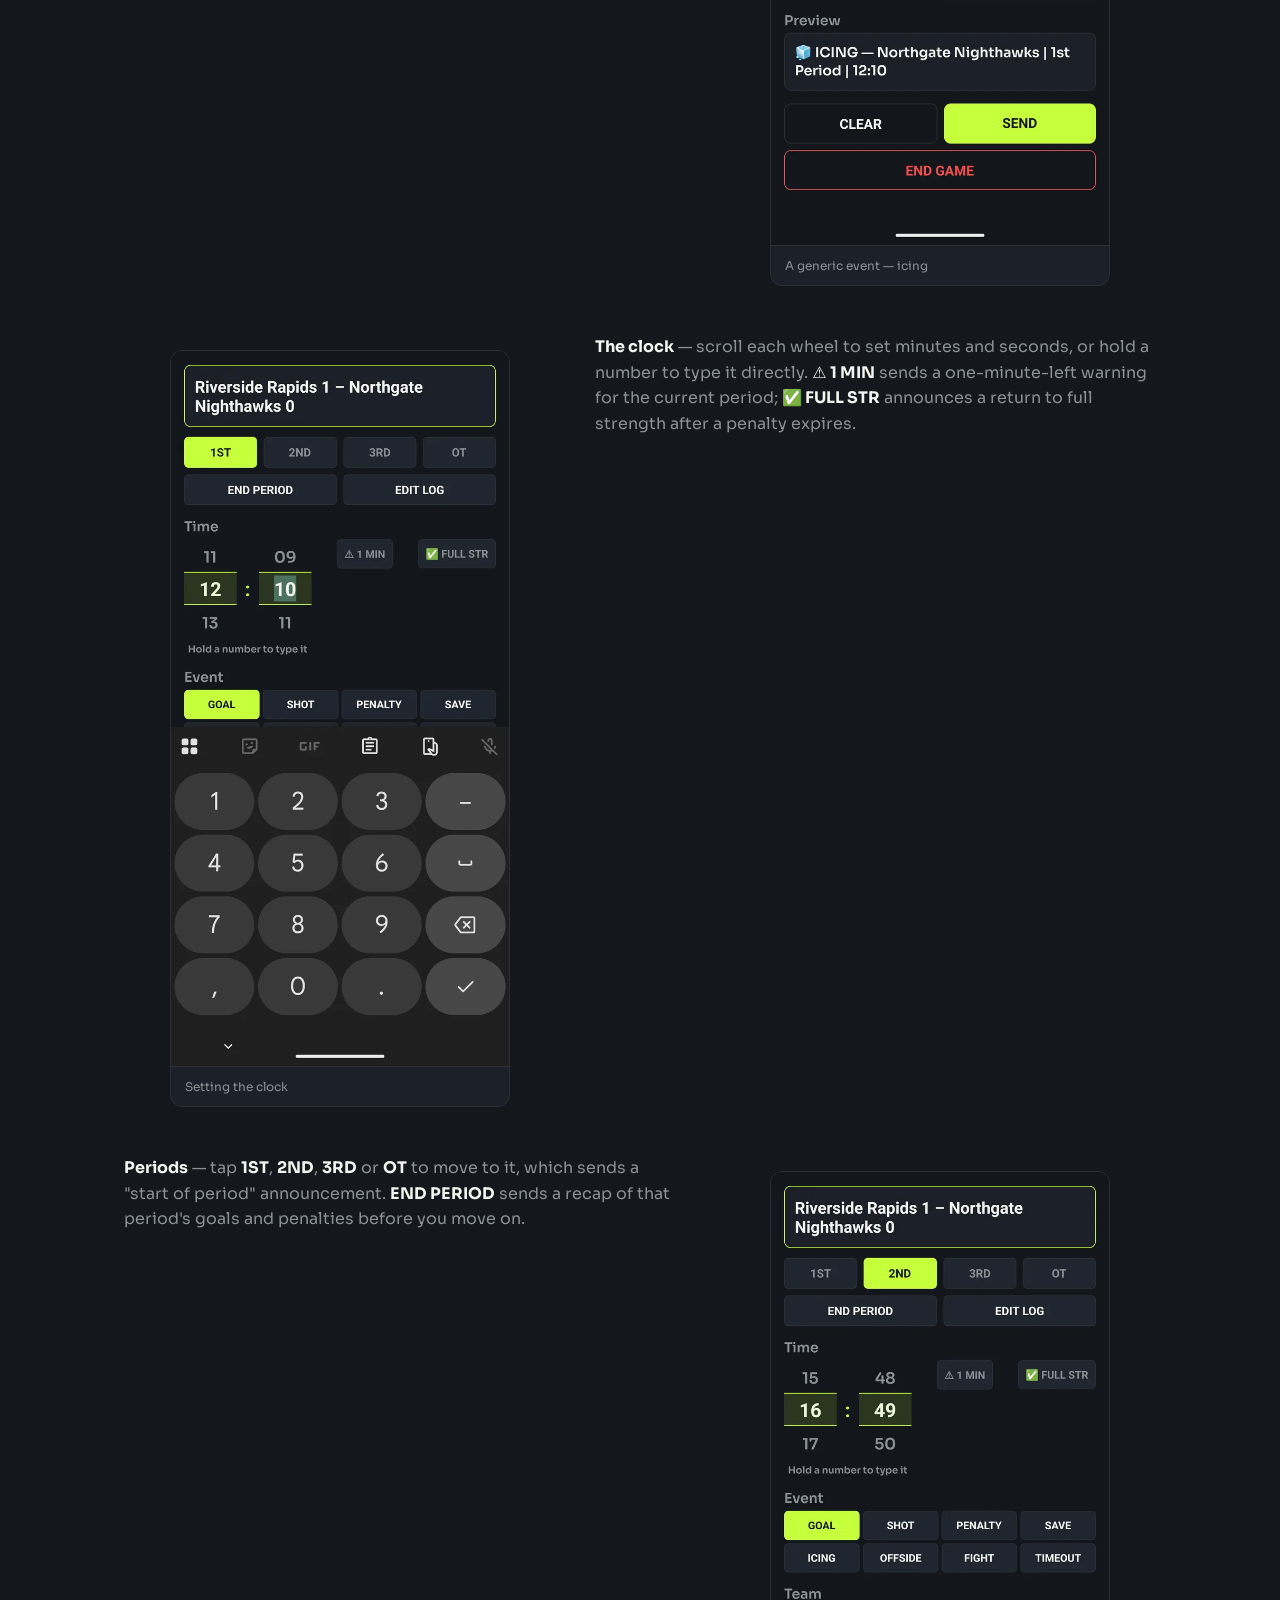
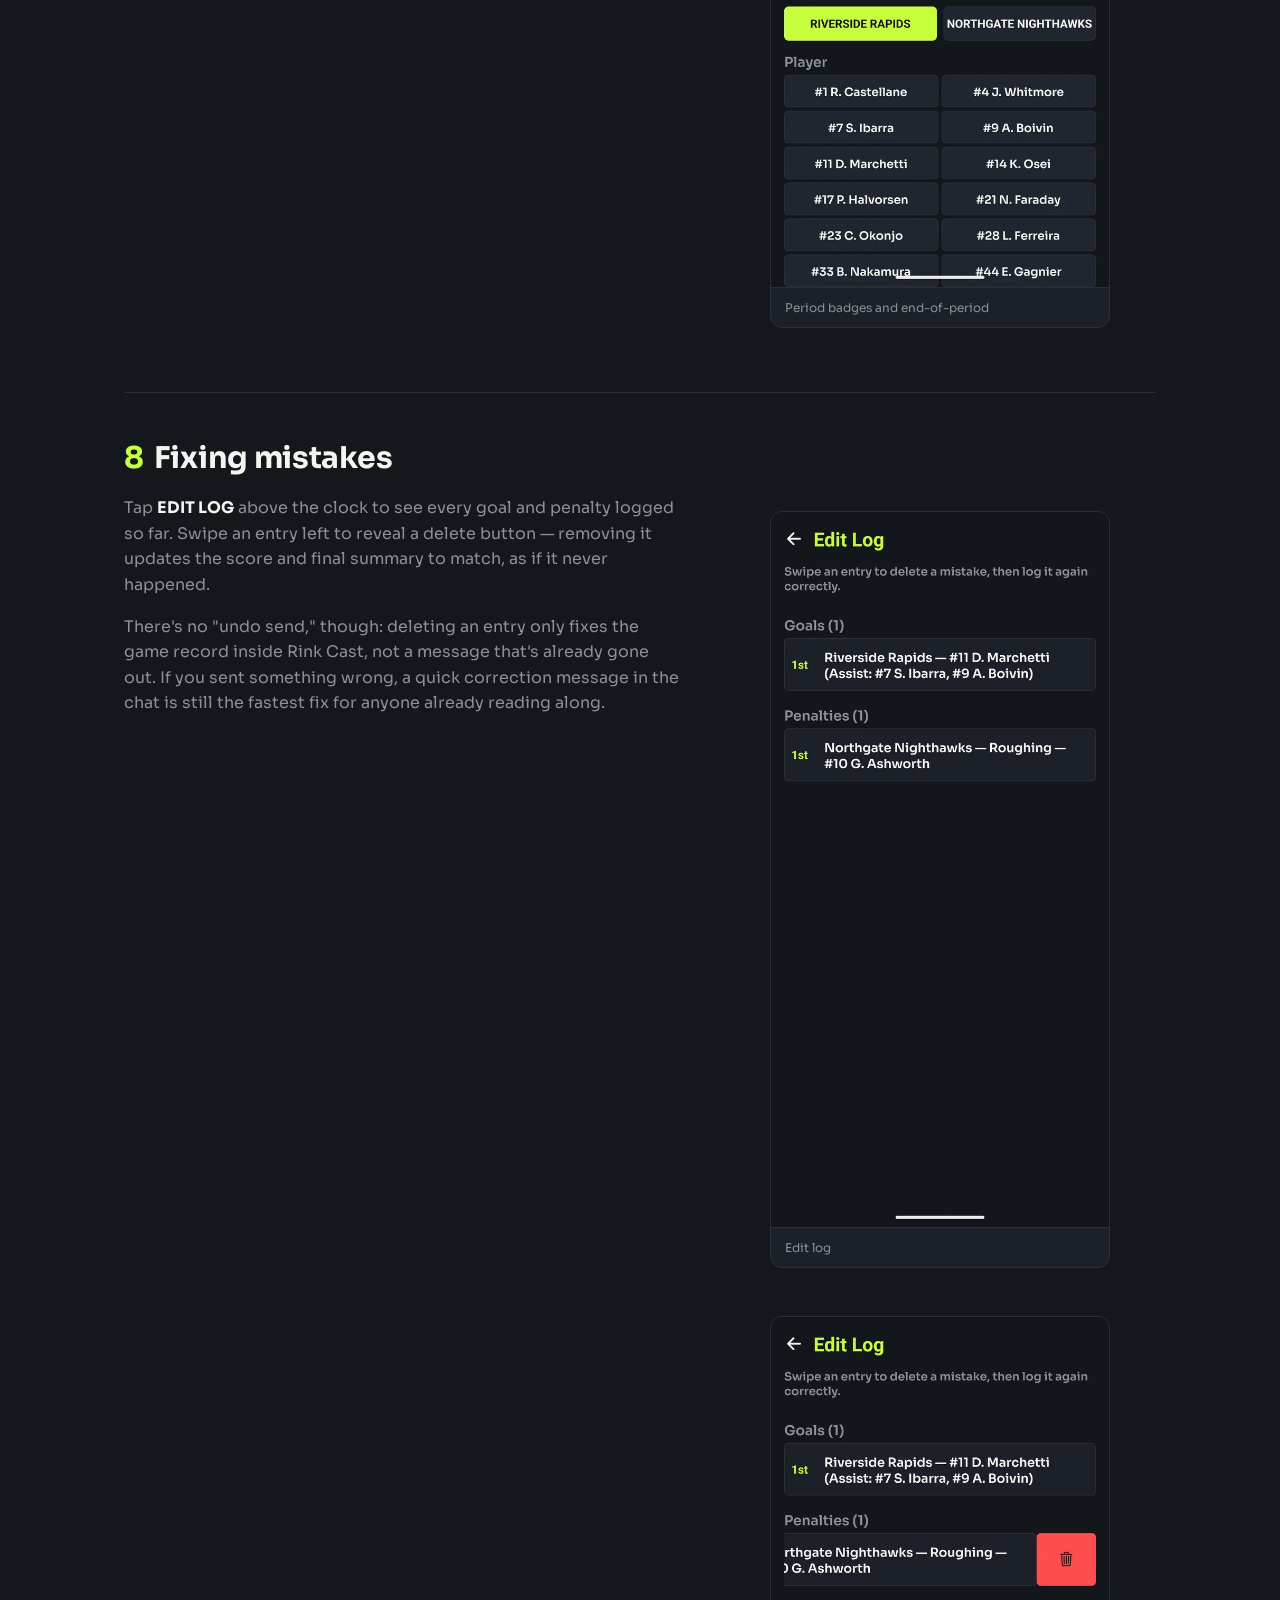
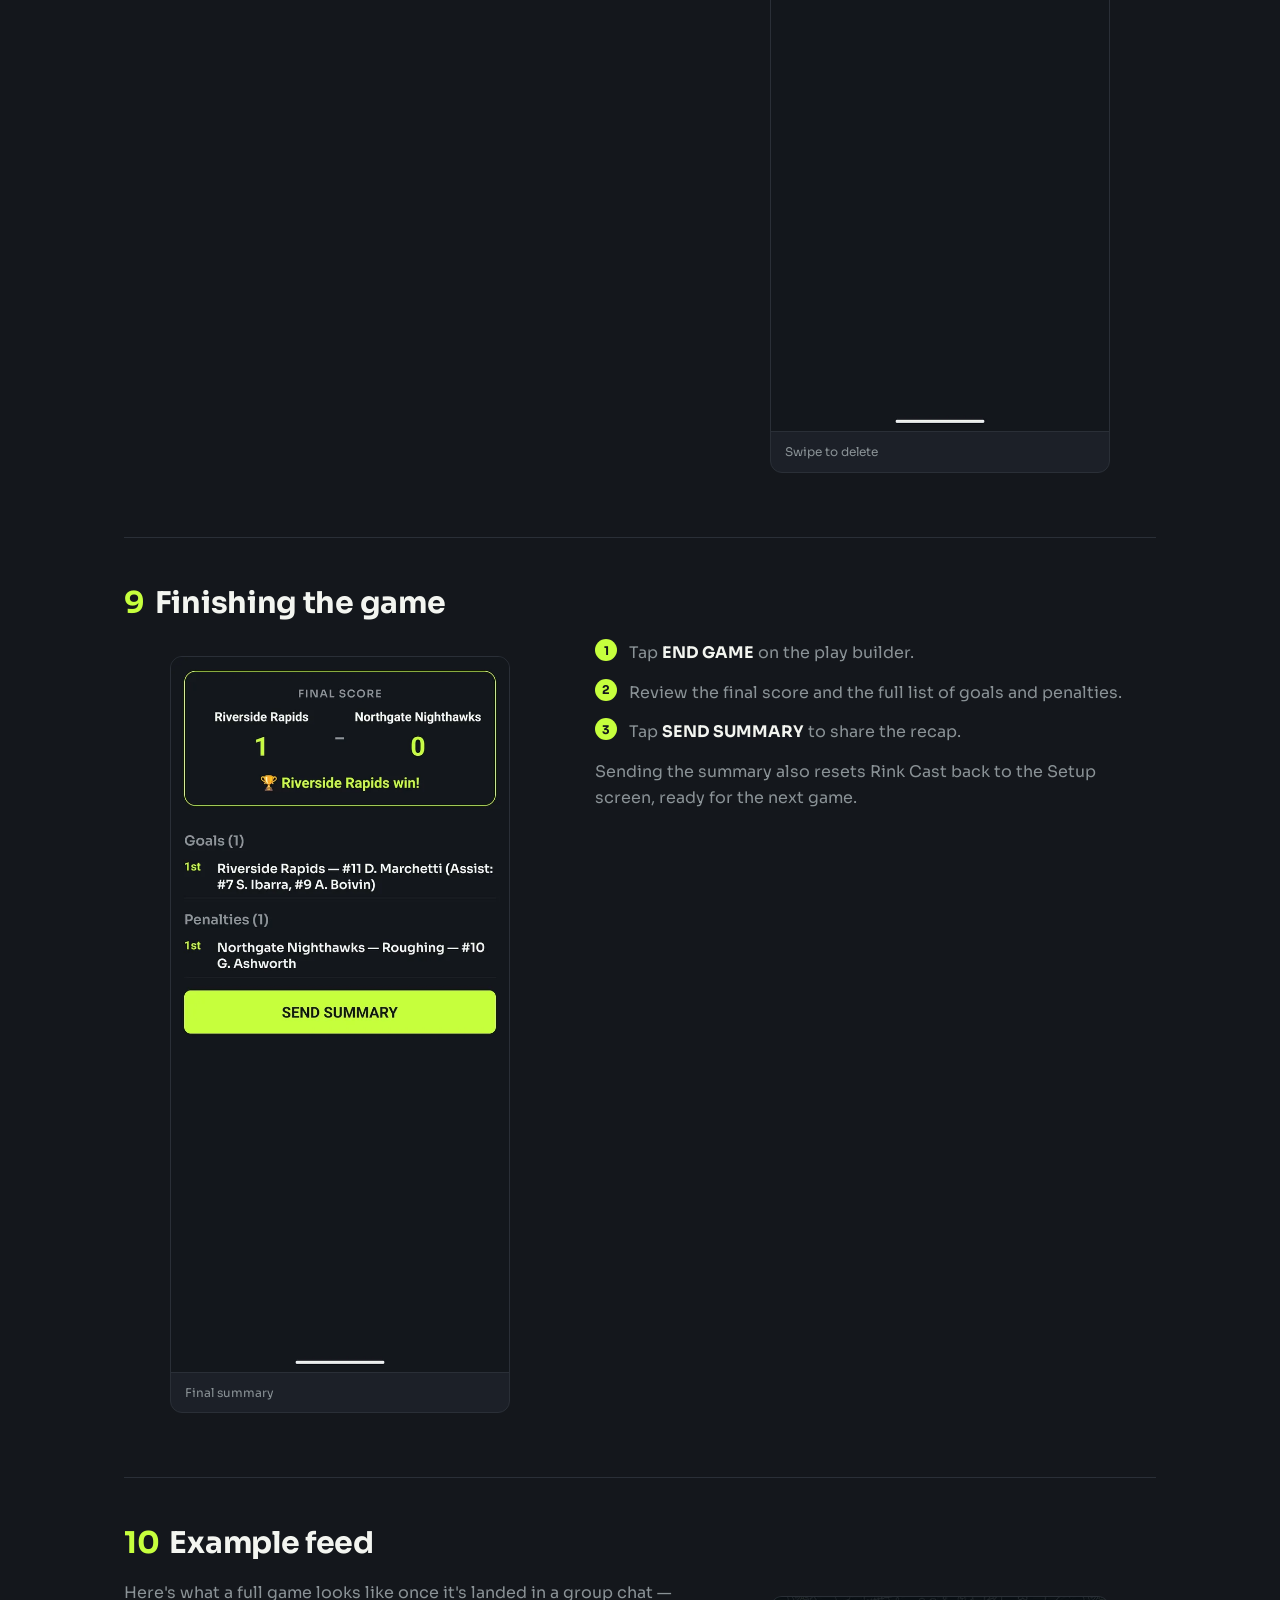
==== commit 5e88328d: "Add iOS coverage to the manual and enable the App Store button The manual now covers iPhone alongsid" ====
--- a/manual.html
+++ b/manual.html
@@ -40,8 +40,8 @@
     <div class="doc-header">
       <h1 class="doc-title">Rink Cast Manual</h1>
       <p class="doc-lead">Everything Rink Cast does, in the order you'll actually use it — from building your first
-        roster to sending the final recap. This covers Android; an iPhone version is coming once Rink Cast is on
-        the App Store.</p>
+        roster to sending the final recap. Covers both Android and iPhone — the steps are the same throughout,
+        with a 📱 note wherever something actually differs.</p>
     </div>
 
     <nav class="toc" aria-label="Table of contents">
@@ -71,13 +71,18 @@
           <p><strong>There's no account and no login.</strong> Rink Cast doesn't ask you to sign up or sign in —
             install it, and you're using it.</p>
           <p>Every new install starts with a <strong>free 30-day trial</strong>. After that, it continues as a paid
-            subscription — $2.99/month or $19.99/year — billed through the Google Play Store, the same as any other
-            subscription app.</p>
+            subscription — $2.99/month or $19.99/year — billed the same as any other subscription app: through the
+            Google Play Store on Android, or the App Store on iPhone.</p>
           <p><strong>Restoring on a new phone:</strong> if you've subscribed before, tap <strong>Restore
             Purchases</strong> on the subscription screen to pick it back up on a new device, no new payment
             required.</p>
-          <p><strong>Cancelling</strong> happens through the Google Play Store, not inside Rink Cast — open the Play
-            Store app, go to Subscriptions, and cancel from there.</p>
+          <div class="doc-callout">
+            <p><strong>🤖 On Android</strong>, cancelling happens through the Google Play Store, not inside Rink
+              Cast — open the Play Store app, go to Subscriptions, and cancel from there.</p>
+            <p><strong>📱 On iPhone</strong>, cancelling happens through Settings, not inside Rink Cast — open
+              Settings, tap your name at the top, then <strong>Subscriptions</strong>, and cancel Rink Cast from
+              there.</p>
+          </div>
           <p>If you ever need help with your subscription, open <strong>Settings</strong> and tap your
             <strong>Support ID</strong> to copy it — that's how support identifies your subscription without needing
             your name or email.</p>
@@ -148,6 +153,12 @@
             <li><strong>Overwrite</strong> — replace your existing team with the imported one</li>
             <li><strong>Copy</strong> — keep both, adding the imported one under a new name</li>
           </ul>
+          <div class="doc-callout">
+            <p><strong>📱 On iPhone</strong>, both <strong>Export Selected</strong> and <strong>Download to
+              Device</strong> hand off to the Files app rather than Android's Download folder — pick <strong>On My
+              iPhone</strong> to keep the file local, or iCloud Drive to sync it. Importing works the same way in
+              reverse: the import icon opens the same Files picker to choose a file from.</p>
+          </div>
         </div>
         <div class="doc-shots doc-shots--row">
           <figure class="doc-shot doc-shot--wide">
@@ -391,13 +402,28 @@
           <p>Messages carry their own period and game-clock time, so even if a few arrive in a burst after a spell
             with no signal (see <a href="#at-the-rink">Using it at the rink</a>), the story still reads in the right
             order.</p>
+          <p>The iPhone screenshots use Messages since it's always available for a screenshot — in practice it
+            works exactly the same in WhatsApp, or whatever you actually send to (see
+            <a href="#where-it-sends">Where announcements get sent</a>).</p>
         </div>
         <div class="doc-shots">
           <figure class="doc-shot doc-shot--wide">
             <img src="screenshots/manual/21-whatsapp-feed.webp" width="640" height="1859" loading="lazy"
               alt="A full game's worth of Rink Cast announcements in a group chat, from game time through the final recap." />
-            <figcaption>A complete game, start to finish</figcaption>
-          </figure>
+            <figcaption>A complete game, start to finish — Android (WhatsApp)</figcaption>
+          </figure>
+          <div class="doc-shots doc-shots--row">
+            <figure class="doc-shot doc-shot--wide">
+              <img src="screenshots/manual/21-whatsapp-feed-ios.webp" width="640" height="1391" loading="lazy"
+                alt="The start of a game's worth of Rink Cast announcements in Messages on iPhone: game time, first goal, an icing call." />
+              <figcaption>iPhone (Messages) — start</figcaption>
+            </figure>
+            <figure class="doc-shot doc-shot--wide">
+              <img src="screenshots/manual/21b-whatsapp-feed-scroll-ios.webp" width="640" height="1391" loading="lazy"
+                alt="The same Messages thread on iPhone scrolled further, through each period ending to the final recap." />
+              <figcaption>iPhone (Messages) — through to final</figcaption>
+            </figure>
+          </div>
         </div>
       </div>
     </section>
@@ -416,11 +442,16 @@
               you're sure.</p>
           </div>
         </div>
-        <div class="doc-shots">
+        <div class="doc-shots doc-shots--row">
           <figure class="doc-shot doc-shot--wide">
             <img src="screenshots/manual/22-resume-prompt.webp" width="640" height="1353" loading="lazy"
-              alt="Resume Game? prompt offering Delete or Resume for a game in progress." />
-            <figcaption>The resume prompt</figcaption>
+              alt="Resume Game? prompt offering Delete or Resume for a game in progress, Android." />
+            <figcaption>Android</figcaption>
+          </figure>
+          <figure class="doc-shot doc-shot--wide">
+            <img src="screenshots/manual/22-resume-prompt-ios.webp" width="640" height="1391" loading="lazy"
+              alt="Resume Game? prompt offering Delete or Resume for a game in progress, iPhone." />
+            <figcaption>iPhone</figcaption>
           </figure>
         </div>
       </div>
@@ -439,7 +470,7 @@
             phone reconnects. Followers may get a burst of messages at once rather than live updates, but nothing is
             lost, and every message already has its period and time on it so the order still makes sense.</p>
           <p>Starting a trial, subscribing, or restoring a purchase on a new phone does need a connection — those go
-            through the Play Store.</p>
+            through the Play Store or App Store.</p>
         </div>
         <div class="doc-shots">
           <figure class="doc-shot doc-shot--wide doc-shot--landscape">
@@ -457,12 +488,18 @@
       <div class="doc-body">
         <div class="doc-text">
           <dl class="doc-faq">
-            <dt>Download to Device didn't seem to do anything.</dt>
+            <dt>Download to Device didn't seem to do anything. <em>(Android)</em></dt>
             <dd>This usually means Rink Cast lost permission to write to the folder you'd previously chosen — often
               after moving files around, or on a fresh install. Try again and pick the destination folder once
               more when prompted; that re-grants access. <strong>Export Selected</strong> (the share option) is a
               reliable fallback if the problem persists.</dd>
 
+            <dt>Download to Device didn't seem to do anything. <em>(iPhone)</em></dt>
+            <dd>Check the Files app in the location you picked — <strong>On My iPhone</strong> or iCloud Drive —
+              the file's usually there even if nothing visibly happened on screen. If iCloud Drive was the target
+              and you're offline, the file may not finish syncing until you're back online. <strong>Export
+              Selected</strong> (the share option) is a reliable fallback if it's still not showing up.</dd>
+
             <dt>A team shows "⚠ no roster."</dt>
             <dd>That team has no players yet. Open it from Manage Teams and add at least one before using it in a
               game — the app doesn't require full rosters, so this is just a heads-up, not a hard block.</dd>
@@ -472,8 +509,9 @@
               support. It identifies your subscription without needing your name, email, or any account.</dd>
 
             <dt>I switched phones — how do I get my subscription back?</dt>
-            <dd>Install Rink Cast and tap <strong>Restore Purchases</strong> on the subscription screen. This
-              needs a connection and works from the same Google account you subscribed with.</dd>
+            <dd>Install Rink Cast and tap <strong>Restore Purchases</strong> on the subscription screen. This needs
+              a connection, and works from the same account you subscribed with — your Google account on Android,
+              or the Apple ID signed into the App Store on iPhone.</dd>
 
             <dt>Can I move my teams to a new phone?</dt>
             <dd>Yes — export them on the old phone, transfer the file however you like (email, cloud storage, a
